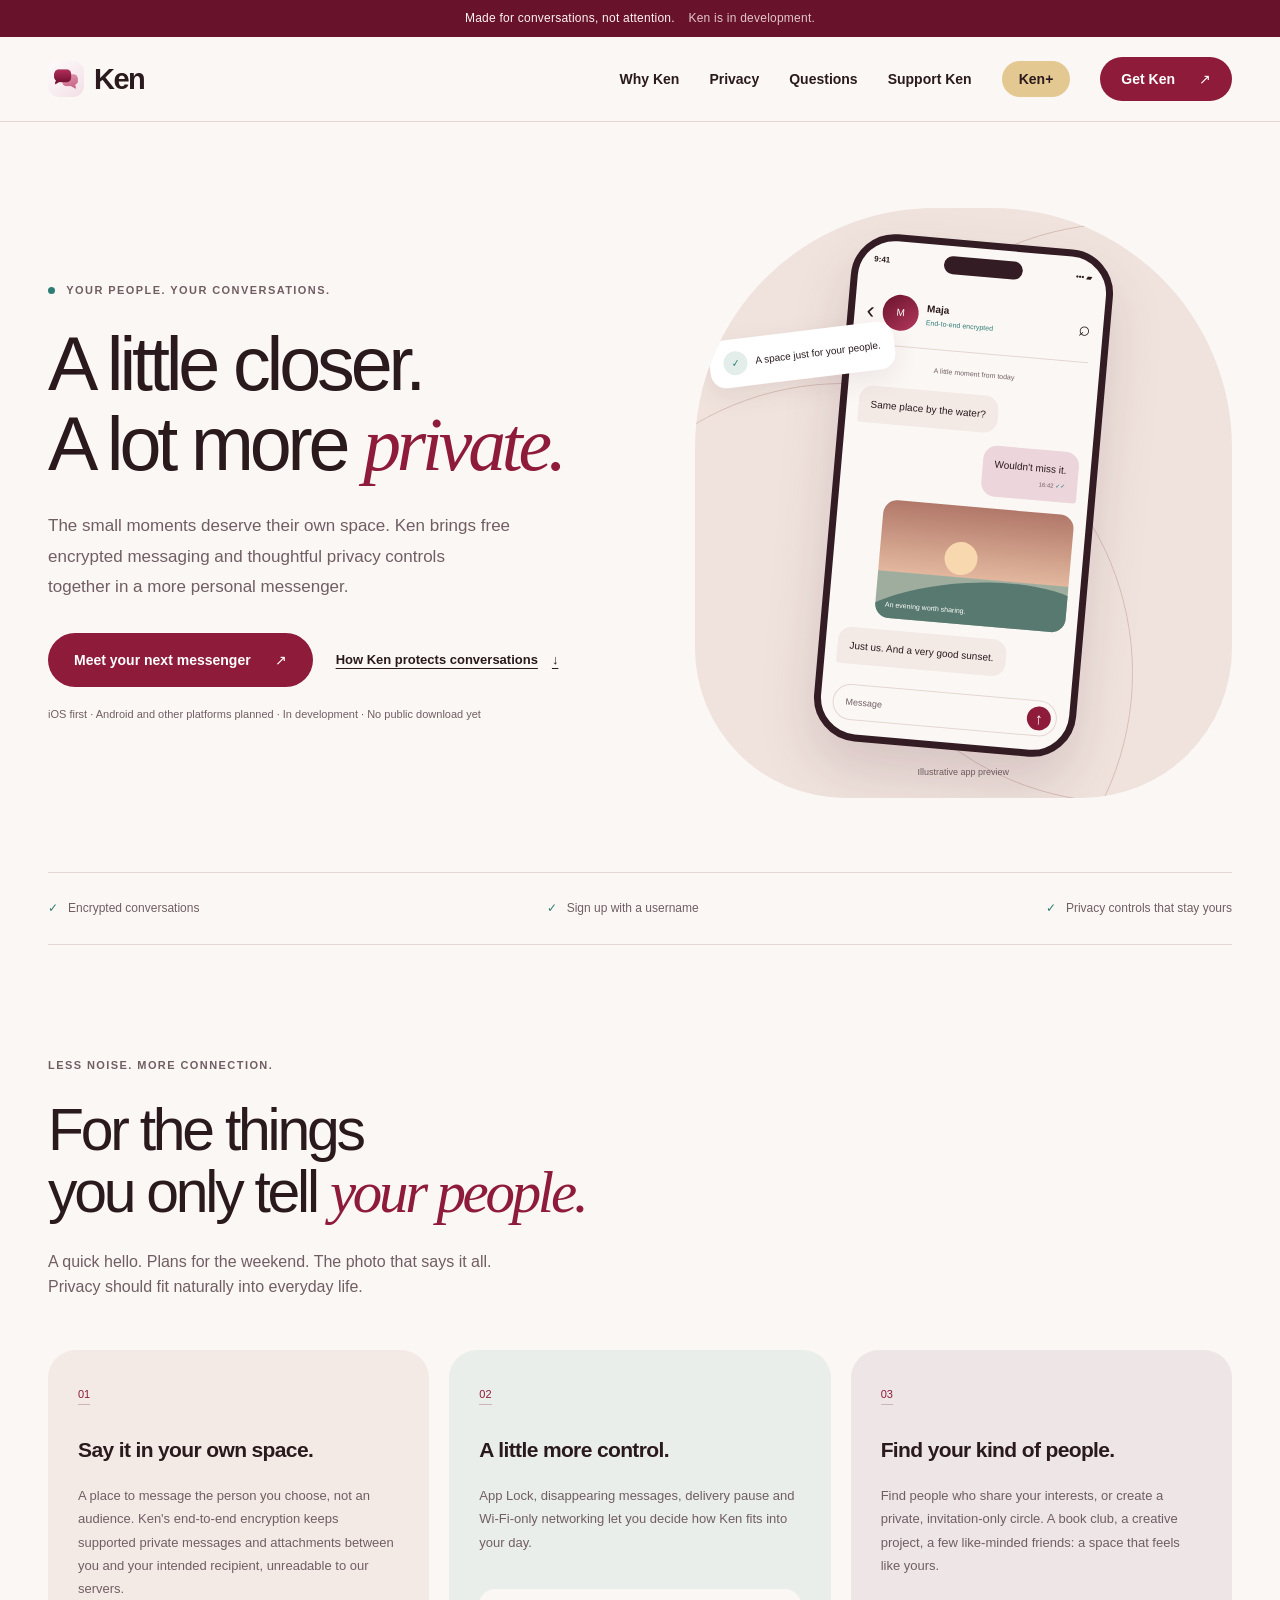
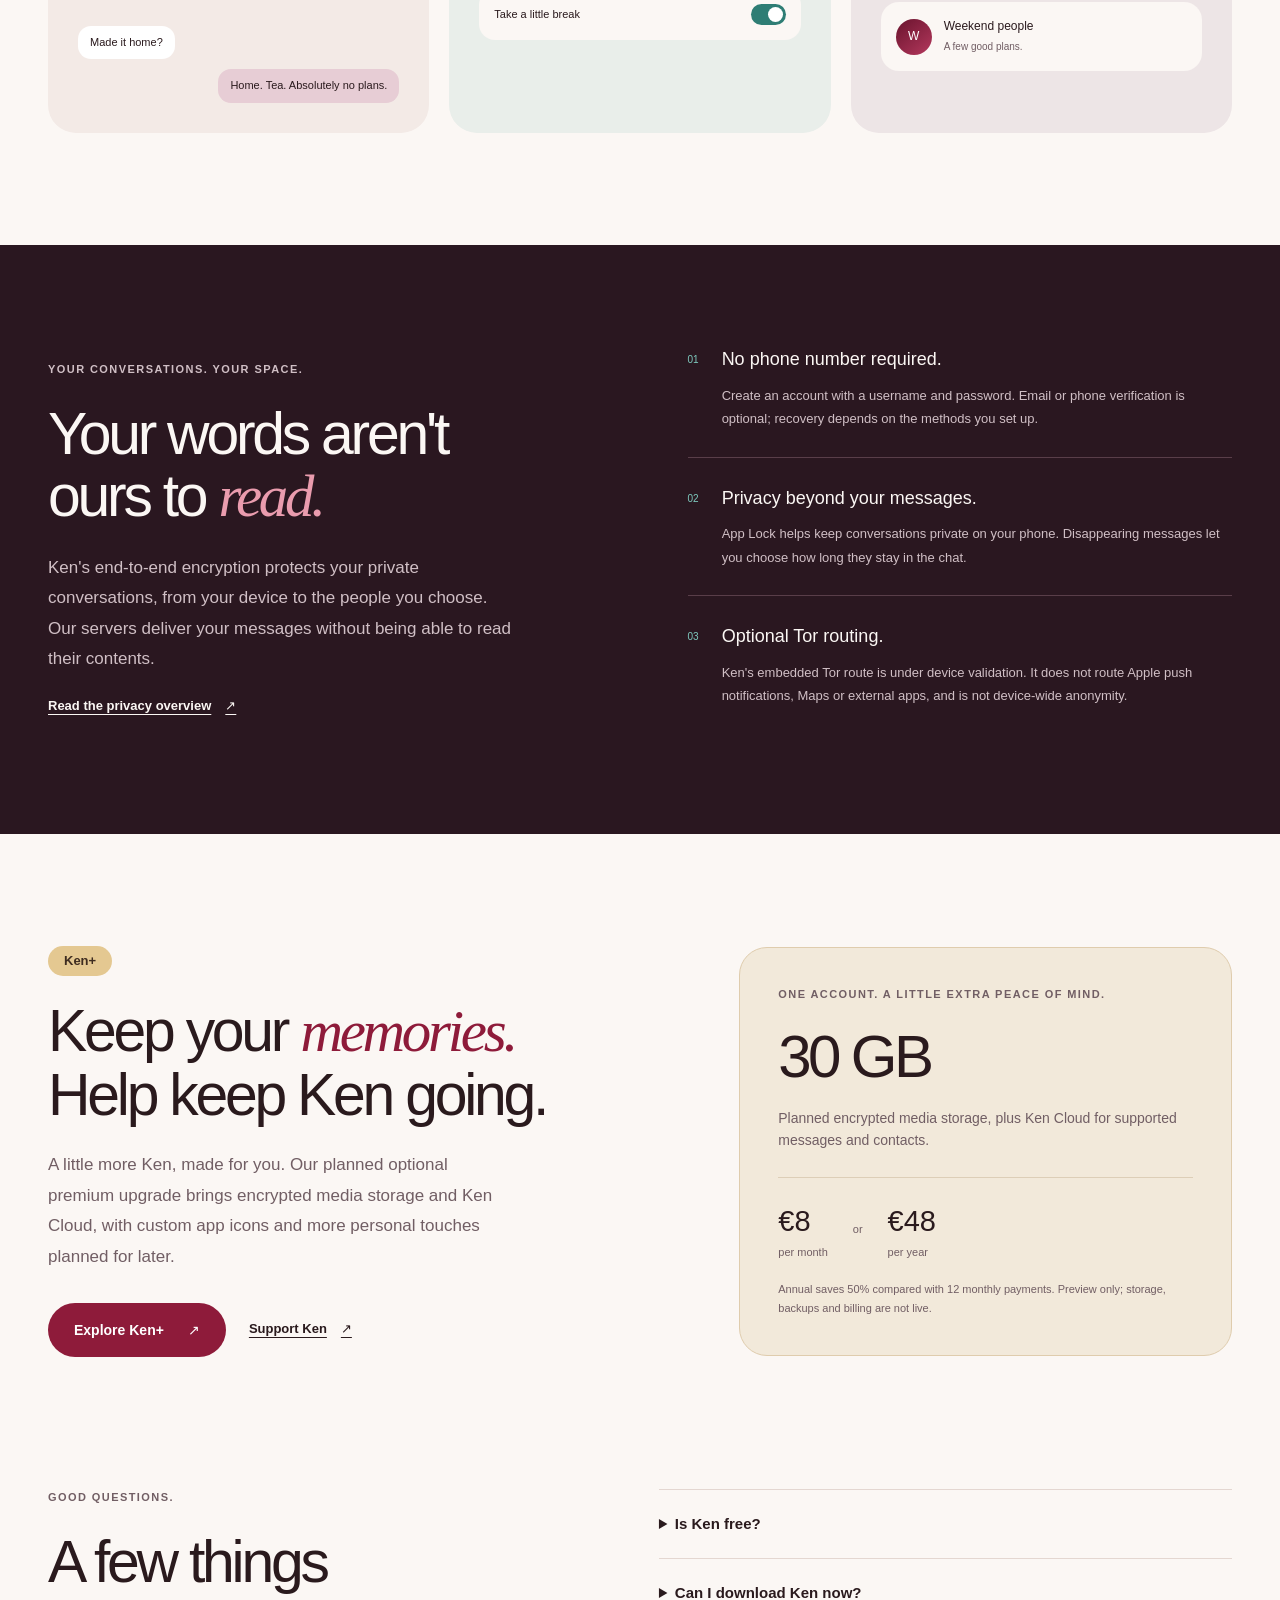
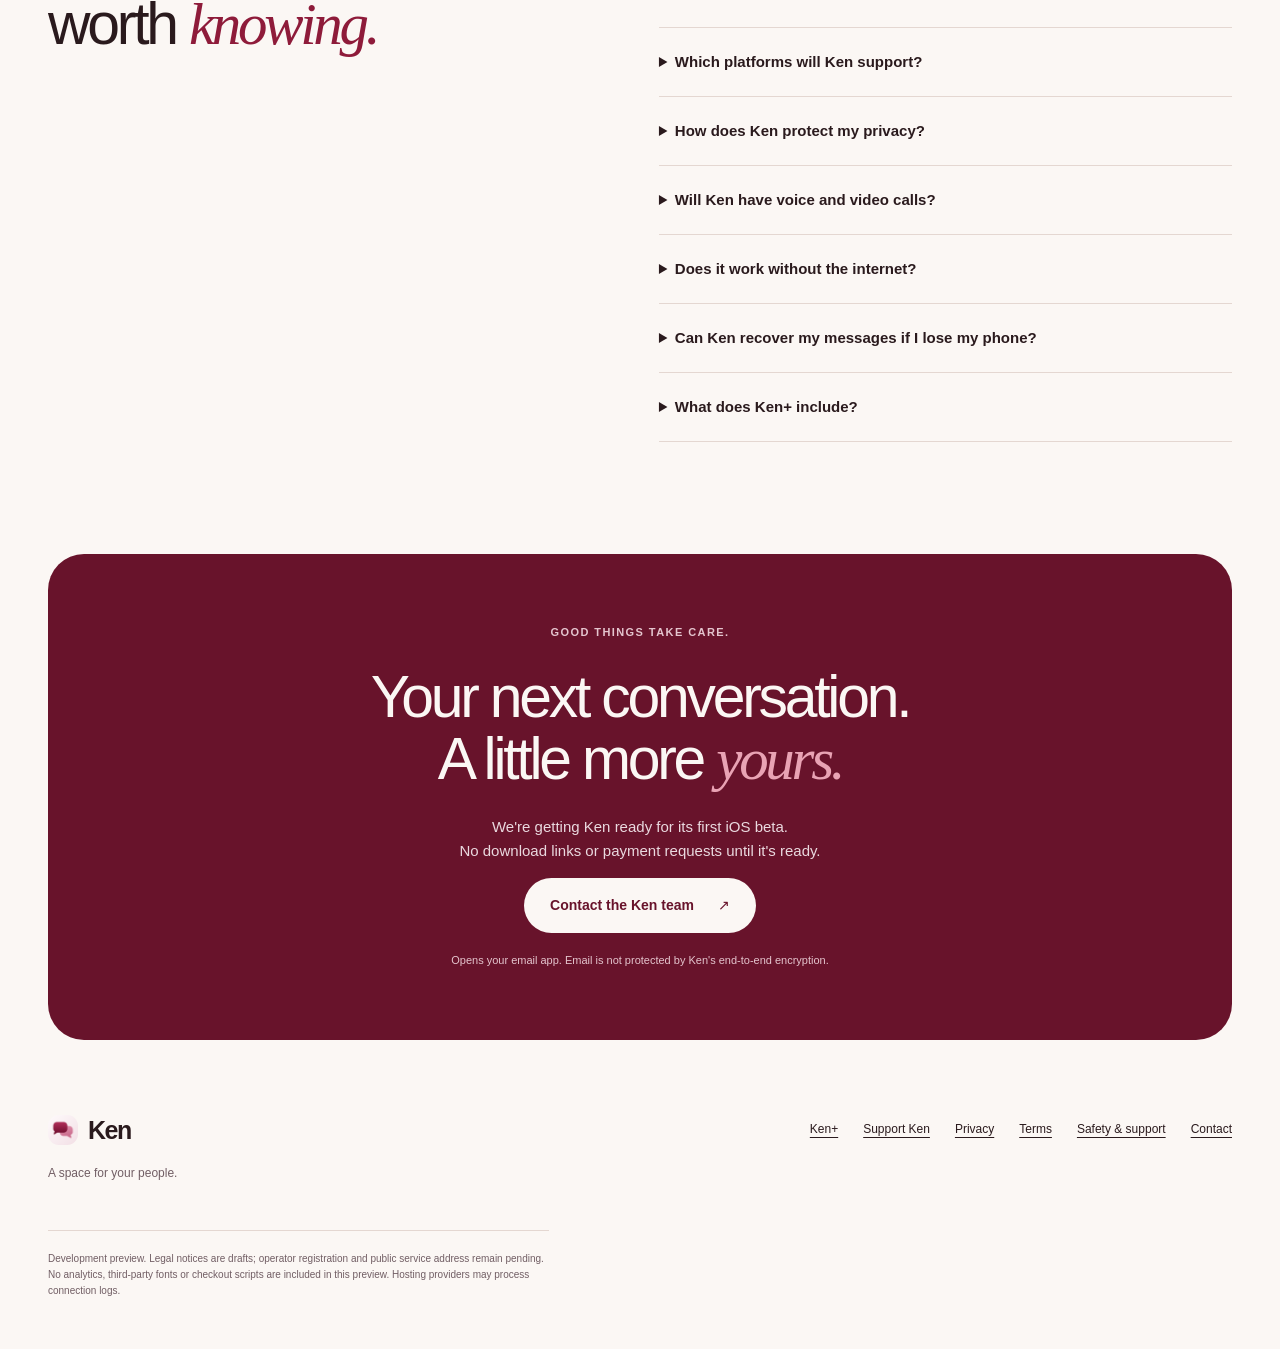
==== index.html @ 47c0e306 "Add one-time donation preview Co-authored-by: Copilot <223556219+Copilot@users.noreply.github.com>" ====
<!doctype html>
<html lang="en">
<head>
  <meta charset="utf-8">
  <meta name="viewport" content="width=device-width, initial-scale=1">
  <meta name="description" content="Meet Ken: free encrypted messaging and thoughtful privacy controls, with Ken+ as an optional premium upgrade. iOS first, with Android and other platforms planned. In development.">
  <meta name="theme-color" content="#8E1B3A">
  <title>Ken — A little closer. A lot more private.</title>
  <link rel="icon" href="ken-logo.png" type="image/png">
  <link rel="stylesheet" href="styles.css?v=20261105-dark">
  <script src="site.js?v=20261105-rates" defer></script>
</head>
<body>
  <a class="skip" href="#main">Skip to content</a>
  <div class="announcement">Made for conversations, not attention. <span>Ken is in development.</span></div>
  <header class="header">
    <nav class="wrap navigation" aria-label="Main navigation">
      <a class="brand" href="./" aria-label="Ken home"><img src="ken-logo.png" width="36" height="36" alt="">Ken</a>
      <button class="menu-button" aria-expanded="false" aria-controls="nav-links">Menu</button>
      <div class="nav-links" id="nav-links">
        <a href="#why-ken">Why Ken</a><a href="#privacy">Privacy</a><a href="#questions">Questions</a><a href="donate.html">Support Ken</a>
        <a class="plus-link" href="ken-plus.html" aria-label="Ken+">Ken<span aria-hidden="true">+</span></a>
        <a class="button small" href="#get-ken">Get Ken <span aria-hidden="true">↗</span></a>
      </div>
    </nav>
  </header>
  <main id="main">
    <section class="wrap hero">
      <div class="hero-copy">
        <p class="eyebrow"><span class="status-dot"></span> Your people. Your conversations.</p>
        <h1>A little closer.<br>A lot more <em>private.</em></h1>
        <p class="intro">The small moments deserve their own space. Ken brings free encrypted messaging and thoughtful privacy controls together in a more personal messenger.</p>
        <div class="actions"><a class="button" href="#get-ken">Meet your next messenger <span aria-hidden="true">↗</span></a><a class="text-link" href="#privacy">How Ken protects conversations <span aria-hidden="true">↓</span></a></div>
        <p class="caption">iOS first · Android and other platforms planned · In development · No public download yet</p>
      </div>
      <div class="hero-art" aria-label="Illustration of the Ken app, not a live conversation">
        <span class="art-orbit orbit-one"></span><span class="art-orbit orbit-two"></span>
        <div class="floating-note"><span class="lock-icon" aria-hidden="true">✓</span> A space just for your people.</div>
        <div class="phone">
          <div class="phone-island"></div>
          <div class="phone-status"><span>9:41</span><span aria-hidden="true">••• ▰</span></div>
          <div class="chat-header"><span aria-hidden="true">‹</span><div class="avatar">M</div><div><strong>Maja</strong><small>End-to-end encrypted</small></div><span class="chat-more" aria-hidden="true">⌕</span></div>
          <p class="chat-date">A little moment from today</p>
          <div class="bubble incoming">Same place by the water?</div>
          <div class="bubble outgoing">Wouldn't miss it. <small>16:42 <span>✓✓</span></small></div>
          <div class="chat-photo"><div class="sun"></div><div class="water"></div><span>An evening worth sharing.</span></div>
          <div class="bubble incoming">Just us. And a very good sunset.</div>
          <div class="phone-compose"><span>Message</span><span class="send-icon" aria-hidden="true">↑</span></div>
        </div>
        <p class="illustration-label">Illustrative app preview</p>
      </div>
    </section>
    <div class="principles wrap" aria-label="Ken at a glance"><span>Encrypted conversations</span><span>Sign up with a username</span><span>Privacy controls that stay yours</span></div>
    <section class="wrap section" id="why-ken">
      <div class="section-heading"><p class="eyebrow">Less noise. More connection.</p><h2>For the things<br>you only tell <em>your people.</em></h2><p>A quick hello. Plans for the weekend. The photo that says it all. Privacy should fit naturally into everyday life.</p></div>
      <div class="feature-grid">
        <article class="feature feature-chat"><span class="feature-icon" aria-hidden="true">01</span><h3>Say it in your own space.</h3><p>A place to message the person you choose, not an audience. Ken's end-to-end encryption keeps supported private messages and attachments between you and your intended recipient, unreadable to our servers.</p><div class="mini-bubbles" aria-hidden="true"><span>Made it home?</span><span>Home. Tea. Absolutely no plans.</span></div></article>
        <article class="feature feature-controls"><span class="feature-icon" aria-hidden="true">02</span><h3>A little more control.</h3><p>App Lock, disappearing messages, delivery pause and Wi-Fi-only networking let you decide how Ken fits into your day.</p><div class="control-demo" aria-hidden="true"><span>Take a little break</span><i class="toggle"></i></div></article>
        <article class="feature feature-community"><span class="feature-icon" aria-hidden="true">03</span><h3>Find your kind of people.</h3><p>Find people who share your interests, or create a private, invitation-only circle. A book club, a creative project, a few like-minded friends: a space that feels like yours.</p><div class="community-demo" aria-hidden="true"><span class="avatar">W</span><span>Weekend people<br><small>A few good plans.</small></span></div></article>
      </div>
    </section>
    <section class="privacy-section" id="privacy"><div class="wrap privacy-grid">
      <div><p class="eyebrow">Your conversations. Your space.</p><h2>Your words aren't<br>ours to <em>read.</em></h2><p class="intro">Ken's end-to-end encryption protects your private conversations, from your device to the people you choose. Our servers deliver your messages without being able to read their contents.</p><a class="text-link" href="legal.html#privacy">Read the privacy overview <span aria-hidden="true">↗</span></a></div>
      <div class="privacy-points">
        <article><span aria-hidden="true">01</span><div><h3>No phone number required.</h3><p>Create an account with a username and password. Email or phone verification is optional; recovery depends on the methods you set up.</p></div></article>
        <article><span aria-hidden="true">02</span><div><h3>Privacy beyond your messages.</h3><p>App Lock helps keep conversations private on your phone. Disappearing messages let you choose how long they stay in the chat.</p></div></article>
        <article><span aria-hidden="true">03</span><div><h3>Optional Tor routing.</h3><p>Ken's embedded Tor route is under device validation. It does not route Apple push notifications, Maps or external apps, and is not device-wide anonymity.</p></div></article>
      </div>
    </div></section>
    <section class="wrap section plus-section">
      <div><span class="plus-badge">Ken+</span><h2>Keep your <em>memories.</em><br>Help keep Ken going.</h2><p class="intro">A little more Ken, made for you. Our planned optional premium upgrade brings encrypted media storage and Ken Cloud, with custom app icons and more personal touches planned for later.</p><div class="actions"><a class="button" href="ken-plus.html">Explore Ken+ <span aria-hidden="true">↗</span></a><a class="text-link" href="donate.html">Support Ken <span aria-hidden="true">↗</span></a></div></div>
      <div class="plus-card"><p class="eyebrow">One account. A little extra peace of mind.</p><h3>30 GB</h3><p>Planned encrypted media storage, plus Ken Cloud for supported messages and contacts.</p><div class="price-pair"><p><strong>€8</strong><span>per month</span></p><span>or</span><p><strong>€48</strong><span>per year</span></p></div><p class="caption">Annual saves 50% compared with 12 monthly payments. Preview only; storage, backups and billing are not live.</p></div>
    </section>
    <section class="wrap section faq-section" id="questions">
      <div class="section-heading"><p class="eyebrow">Good questions.</p><h2>A few things<br>worth <em>knowing.</em></h2></div>
      <div class="faq-list">
        <details><summary>Is Ken free?</summary><p>Yes. Ken's messaging is free. Ken+ is an optional premium upgrade, not a requirement to chat. The app is still in development and is not yet available for public download.</p></details>
        <details><summary>Can I download Ken now?</summary><p>Not yet. Ken is being prepared for an iOS TestFlight beta. Physical-device testing, Apple distribution, legal/operator readiness and other release checks are still in progress. There is no public launch date.</p></details>
        <details><summary>Which platforms will Ken support?</summary><p>We're focusing on iOS for now. Android and other platforms are planned for later, with no release dates announced.</p></details>
        <details><summary>How does Ken protect my privacy?</summary><p>Your conversations are yours. End-to-end encryption keeps supported private messages and attachments unreadable to our servers. For a clear explanation of account information, message delivery and optional services, read our <a href="legal.html#privacy">privacy overview</a>.</p></details>
        <details><summary>Will Ken have voice and video calls?</summary><p>Sometimes a voice says more than a message. Voice and video calling are in development, so you can look forward to hearing a familiar voice or catching up face to face. Calling is experimental and disabled in release builds while production relay setup and two-device testing are completed.</p></details>
        <details><summary>Does it work without the internet?</summary><p>Encrypted nearby messaging over local Wi-Fi/Bluetooth is in development. It is not a released feature. The initial scope requires both apps open and paired nearby devices. Multi-hop relaying is not included, and iOS cannot guarantee forwarding while Ken is closed.</p></details>
        <details><summary>Can Ken recover my messages if I lose my phone?</summary><p>Account recovery does not recover lost device encryption keys or chat history. Ken Cloud is planned, not an available backup service. Keep your existing device and keys safe.</p></details>
        <details><summary>What does Ken+ include?</summary><p>Ken+ is our planned premium upgrade: 30 GB of encrypted media storage plus Ken Cloud for supported messages and contacts, at €8/month or €48/year, tied to one account and not transferable. Custom app icons and other special customization are planned for later; the final feature list will be confirmed before purchase. Billing and premium features are not live. Final tax, cancellation, refund and retention terms will be provided before purchasing becomes possible.</p></details>
      </div>
    </section>
    <section class="wrap get-section" id="get-ken"><p class="eyebrow">Good things take care.</p><h2>Your next conversation.<br>A little more <em>yours.</em></h2><p>We're getting Ken ready for its first iOS beta.<br>No download links or payment requests until it's ready.</p><a class="button light" href="mailto:Kenmessaging@proton.me?subject=Ken%20beta%20enquiry">Contact the Ken team <span aria-hidden="true">↗</span></a><p class="caption">Opens your email app. Email is not protected by Ken's end-to-end encryption.</p></section>
  </main>
  <footer class="wrap footer"><div><a class="brand" href="./"><img src="ken-logo.png" width="30" height="30" alt="">Ken</a><p>A space for your people.</p></div><nav aria-label="Footer"><a href="ken-plus.html">Ken+</a><a href="donate.html">Support Ken</a><a href="legal.html#privacy">Privacy</a><a href="legal.html#terms">Terms</a><a href="legal.html#safety">Safety & support</a><a href="mailto:Kenmessaging@proton.me">Contact</a></nav><p class="footer-note">Development preview. Legal notices are drafts; operator registration and public service address remain pending. No analytics, third-party fonts or checkout scripts are included in this preview. Hosting providers may process connection logs.</p></footer>
</body>
</html>
---- styles.css ----
:root{color-scheme:light;--bg:#FBF7F4;--surface:#F3EAE6;--ink:#2A1A1D;--muted:#715E64;--wine:#8E1B3A;--wine-dark:#68132B;--line:#E4D7D1;--teal:#2E7D74;--gold:#E4C891;--radius:28px;font-family:Inter,ui-sans-serif,-apple-system,BlinkMacSystemFont,"Segoe UI",sans-serif;font-synthesis:none}
@media(prefers-color-scheme:dark){
  :root{color-scheme:dark;--bg:#181316;--surface:#261D22;--ink:#F6EDF0;--muted:#C3ADB6;--wine:#EE9FB6;--wine-dark:#F0B0C2;--line:#503A44;--teal:#83CEC0}
  :root .header{background:rgba(24,19,22,.96)}
  :root .announcement,:root .get-section{background:#521329;color:#F6EDF0}
  :root .button,:root .send-icon{background:#9E294C;color:#fff}
  :root .button:hover{background:#B0395E}
  :root .button.light{background:#F6EDF0;color:#68132B}
  :root .button.light:hover{background:#EADBD4;color:#68132B!important}
  :root .plus-link,:root ::selection{color:#2A1A1D}
  :root .hero-art{background:#302129}
  :root .art-orbit{border-color:#61414E}
  :root .phone{border-color:#76515F;box-shadow:0 28px 55px #0006}
  :root .phone-island{background:#76515F}
  :root .outgoing,:root .mini-bubbles span:last-child{background:#4C2938}
  :root .floating-note,:root .mini-bubbles span{background:#30252B}
  :root .lock-icon{background:#243D36}
  :root .feature-icon{border-color:var(--line)}
  :root .feature-controls{background:#202D29}
  :root .feature-community{background:#30232B}
  :root .control-demo,:root .community-demo{background:var(--bg)}
  :root .privacy-section{color:var(--ink)}
  :root .plus-card{background:#30271F;border-color:#66503A}
  :root .price-pair{border-color:#66503A}
  :root .option input:checked+.option-content{background:#432333}
  :root #recipient-username::placeholder{color:#A49A9F}
}
.field-label{display:block;font-weight:600;margin-bottom:10px}
.estimate-card{padding:22px;border:1px solid var(--line);border-radius:20px;background:var(--surface)}
.estimate-amount{font-size:clamp(20px,4vw,27px);font-weight:600;overflow-wrap:anywhere}
.checkout-form section{min-width:0}
#recipient-username,#custom-amount{box-sizing:border-box;min-width:0;font-size:16px}
#recipient-username::placeholder{color:#808080;opacity:1}
#recipient-username,#custom-amount,#prepaid-months{display:block;width:100%;max-width:100%;min-height:48px;border:1px solid var(--line);border-radius:14px;padding:12px;background:var(--bg);color:var(--ink);font:inherit;margin-bottom:12px}
.order-card dd{overflow-wrap:anywhere;min-width:0}
.menu-button{color:var(--wine-dark);white-space:nowrap;flex-shrink:0;align-items:center;gap:10px;min-height:44px}
.menu-button::after{content:"";width:7px;height:7px;border-right:2px solid currentColor;border-bottom:2px solid currentColor;transform:rotate(45deg);margin-top:-4px}
.menu-button[aria-expanded=true]::after{transform:rotate(225deg);margin-top:4px}
@media(max-width:760px){
  .header .navigation{position:relative;flex-wrap:nowrap;gap:12px}
  .header .brand{flex-shrink:0}
  .js .header .menu-button{display:inline-flex;margin-left:auto}
  .header .nav-links{flex-direction:column;align-items:stretch}
  .js .header .nav-links{position:absolute;top:calc(100% + 8px);right:0;width:min(320px,100%);padding:14px;background:var(--bg);border:1px solid var(--line);border-radius:20px;box-shadow:0 16px 40px #2A1A1D20;gap:4px;max-height:calc(100dvh - 150px);overflow-y:auto}
  .header .nav-links>a{padding:12px 16px;min-height:44px;border-radius:12px}
  .header .nav-links .button{margin:8px 0 0}
  html:not(.js) .header .navigation{flex-wrap:wrap}
}
*{box-sizing:border-box}html{scroll-behavior:smooth;scroll-padding-top:100px}body{margin:0;background:var(--bg);color:var(--ink);font-size:16px;line-height:1.6;-webkit-font-smoothing:antialiased}a{color:inherit;text-underline-offset:4px}button,input{font:inherit}button,a,input,summary{touch-action:manipulation}button{cursor:pointer}img{max-width:100%}::selection{background:var(--gold);color:var(--ink)}:focus-visible{outline:3px solid var(--teal);outline-offset:5px}[hidden]{display:none!important}.wrap{width:min(1200px,calc(100% - 96px));margin-inline:auto}.skip{position:fixed;top:-100px;left:16px;background:var(--bg);padding:12px;z-index:100}.skip:focus{top:12px}.announcement{background:var(--wine-dark);color:#FFF3EF;text-align:center;padding:9px 20px;font-size:12px;letter-spacing:.02em}.announcement span{opacity:.8;margin-left:10px}.header{position:sticky;top:0;z-index:20;background:rgba(251,247,244,.96);border-bottom:1px solid var(--line);backdrop-filter:blur(16px)}.navigation{display:flex;align-items:center;justify-content:space-between;min-height:84px;gap:24px}.brand{display:inline-flex;align-items:center;gap:10px;font-size:29px;font-weight:700;letter-spacing:-1.5px;text-decoration:none}.brand img{border-radius:11px}.nav-links{display:flex;align-items:center;gap:30px;font-size:14px;font-weight:550}.nav-links>a:not(.button){text-decoration:none}.nav-links>a:hover{color:var(--wine)}.plus-link{background:var(--gold);color:var(--ink);padding:7px 17px;border-radius:30px;font-weight:750}.button{display:inline-flex;align-items:center;justify-content:center;gap:24px;background:var(--wine);color:#fff;border:1px solid transparent;border-radius:100px;padding:15px 25px;font-size:14px;font-weight:600;text-decoration:none;transition:background .15s,transform .15s;min-height:48px}.button:hover{background:var(--wine-dark);transform:translateY(-2px);color:#fff!important}.button.small{padding:10px 20px;min-height:44px}.button.light{background:var(--bg);color:var(--wine-dark)}.button.light:hover{background:#EADBD4;color:var(--wine-dark)!important}.button:disabled{opacity:.6;cursor:not-allowed;transform:none}.menu-button{display:none;background:none;border:1px solid var(--line);border-radius:30px;padding:9px 16px}.hero{display:grid;grid-template-columns:1.12fr 1fr;align-items:center;gap:45px;padding-block:86px 74px}.eyebrow{font-size:11px;text-transform:uppercase;letter-spacing:.13em;font-weight:650;margin:0 0 24px;color:var(--muted)}.status-dot{display:inline-block;width:7px;height:7px;background:var(--teal);border-radius:50%;margin-right:7px}h1,h2,h3,p{margin-top:0}h1,h2{font-weight:500;letter-spacing:-.055em;line-height:1.06}h1{font-size:clamp(48px,5.9vw,80px);margin-bottom:26px}h1 em,h2 em{font-family:Georgia,"Times New Roman",serif;font-weight:400;color:var(--wine)}.intro{color:var(--muted);font-size:17px;line-height:1.8;max-width:49ch}.actions{display:flex;align-items:center;gap:23px;flex-wrap:wrap;margin-top:30px}.text-link{font-size:13px;font-weight:600;display:inline-flex;align-items:center;gap:14px}.caption{font-size:11px;line-height:1.7;color:var(--muted);margin:18px 0 0}.hero-art{position:relative;display:grid;place-items:center;min-height:590px;background:#F0E3DD;border-radius:240px 240px 150px 150px;overflow:hidden}.art-orbit{position:absolute;border:1px solid #D7BFB6;border-radius:50%;width:580px;height:580px}.orbit-one{transform:translate(160px,10px)}.orbit-two{transform:translate(-120px,170px)}.phone{background:var(--bg);border:7px solid #331C24;border-radius:44px;width:263px;min-height:509px;position:relative;padding:14px 12px 12px;box-shadow:0 28px 55px #4A1A3026;transform:rotate(5deg);z-index:2;margin:30px 0 45px}.phone-island{background:#331C24;border-radius:20px;position:absolute;top:10px;left:85px;width:79px;height:18px}.phone-status{display:flex;justify-content:space-between;font-size:8px;font-weight:750;margin:0 3px 25px}.chat-header{display:flex;align-items:center;gap:8px;font-size:10px;padding-bottom:14px;border-bottom:1px solid var(--line)}.chat-header>span:first-child{font-size:24px}.avatar{display:grid;place-items:center;background:linear-gradient(140deg,#69132D,#B4385D);color:#fff;border-radius:50%;width:36px;height:36px;flex-shrink:0}.chat-header small{display:block;color:var(--teal);font-size:7px}.chat-more{margin-left:auto;font-size:20px}.chat-date{font-size:7px;color:var(--muted);text-align:center;margin:15px 0}.bubble{font-size:10px;line-height:1.5;padding:11px 12px;border-radius:14px;width:fit-content;max-width:91%;margin-bottom:12px}.incoming{background:var(--surface);border-bottom-left-radius:3px}.outgoing{background:#ECD6DC;margin-left:auto;border-bottom-right-radius:3px}.bubble small{display:block;text-align:right;font-size:6px;margin-top:5px;color:var(--muted)}.bubble small span{color:var(--teal)}.chat-photo{width:85%;height:118px;margin:0 0 12px auto;border-radius:14px;position:relative;overflow:hidden;background:linear-gradient(#B17869,#E2B79E 60%,#9FAD9F 61%)}.sun{width:33px;height:33px;border-radius:50%;background:#F8D8AF;position:absolute;top:36px;left:65px}.water{position:absolute;width:250px;height:90px;bottom:-48px;left:-30px;border-radius:50%;background:#58796F;transform:rotate(-8deg)}.chat-photo span{position:absolute;bottom:8px;left:10px;color:#fff;font-size:7px}.phone-compose{margin-top:20px;border:1px solid var(--line);border-radius:24px;display:flex;align-items:center;justify-content:space-between;padding:5px 5px 5px 12px;color:var(--muted);font-size:9px}.send-icon{background:var(--wine);color:white;width:24px;height:24px;border-radius:50%;display:grid;place-items:center;font-size:16px}.floating-note{position:absolute;top:123px;left:14px;z-index:3;box-shadow:0 8px 26px #4A1A3015;background:#fff;border-radius:16px;padding:12px 14px;transform:rotate(-7deg);font-size:10px;display:flex;align-items:center;gap:8px}.lock-icon{color:var(--teal);background:#E3EEEA;border-radius:50%;padding:4px 8px}.illustration-label{font-size:9px;color:var(--muted);position:absolute;bottom:10px}.principles{display:flex;justify-content:space-between;gap:20px;padding:26px 0;border-top:1px solid var(--line);border-bottom:1px solid var(--line);font-size:12px;color:var(--muted)}.principles span::before{content:"✓";color:var(--teal);margin-right:10px}.section{padding-block:112px}.section-heading{max-width:690px;margin-bottom:50px}h2{font-size:clamp(36px,4.6vw,59px);margin-bottom:24px}.section-heading>p:last-child{max-width:52ch;color:var(--muted)}.feature-grid{display:grid;grid-template-columns:repeat(3,1fr);gap:20px}.feature{border-radius:var(--radius);background:var(--surface);padding:30px;overflow:hidden;min-height:350px}.feature-icon{color:var(--wine);font-size:11px;border-bottom:1px solid #CEB5BB;display:inline-block;margin-bottom:32px}.feature h3{font-size:21px;font-weight:550;letter-spacing:-.03em;line-height:1.25}.feature p{font-size:13px;color:var(--muted);line-height:1.8}.feature-controls{background:#E9EEEA}.feature-community{background:#EDE5E6}.mini-bubbles{margin-top:25px;display:grid;gap:10px;font-size:11px}.mini-bubbles span{padding:8px 12px;background:#fff;border-radius:13px;width:fit-content}.mini-bubbles span:last-child{background:#E7CDD5;margin-left:auto}.control-demo{padding:15px;background:#FBF7F4;border-radius:16px;display:flex;align-items:center;justify-content:space-between;font-size:11px;margin-top:35px;gap:12px}.toggle{display:inline-block;width:35px;height:21px;background:var(--teal);border-radius:20px;position:relative}.toggle::after{content:"";position:absolute;width:15px;height:15px;border-radius:50%;background:#fff;right:3px;top:3px}.community-demo{display:flex;gap:12px;align-items:center;font-size:12px;background:#FBF7F4;padding:15px;border-radius:18px;margin-top:25px}.community-demo small{font-size:10px;color:var(--muted)}.privacy-section{background:#2A1720;color:var(--bg);padding-block:100px}.privacy-grid{display:grid;grid-template-columns:1fr 1fr;gap:95px;align-items:center}.privacy-section .eyebrow,.privacy-section .intro{color:#D0BFC5}.privacy-section h2 em{color:#EA9CAE}.privacy-points article{display:flex;gap:23px;padding:26px 0;border-bottom:1px solid #593E49}.privacy-points article:first-child{padding-top:0}.privacy-points article:last-child{border:0}.privacy-points article>span{font-size:10px;color:#7ECABE;line-height:30px}.privacy-points h3{font-size:18px;font-weight:500;margin-bottom:10px}.privacy-points p{font-size:13px;color:#D0BFC5;margin:0;line-height:1.8}.plus-section{display:grid;grid-template-columns:1.2fr 1fr;gap:100px;align-items:center}.plus-badge{display:inline-block;background:var(--gold);border-radius:30px;color:#3E2C20;font-size:13px;font-weight:700;padding:5px 16px;margin-bottom:24px}.plus-card{background:#F2E9DA;border:1px solid #DFCCAD;border-radius:var(--radius);padding:38px}.plus-card h3{font-size:60px;font-weight:500;letter-spacing:-.06em;line-height:1;margin-bottom:20px}.plus-card>p:not(.eyebrow):not(.caption){font-size:14px;color:var(--muted)}.price-pair{display:flex;align-items:center;gap:25px;padding-top:20px;border-top:1px solid #DDCEB7;margin-top:25px}.price-pair p{margin:0}.price-pair strong{font-size:29px;font-weight:500}.price-pair span{display:block;font-size:11px;color:var(--muted)}.faq-section{padding-top:20px;display:grid;grid-template-columns:1fr 1.1fr;gap:90px}.faq-list{border-top:1px solid var(--line)}details{border-bottom:1px solid var(--line);padding:22px 0}summary{cursor:pointer;font-size:15px;font-weight:550;padding-right:25px}details p{font-size:13px;color:var(--muted);margin:16px 0 0;line-height:1.8}.get-section{background:var(--wine-dark);color:var(--bg);border-radius:36px;padding:70px 30px;text-align:center;margin-bottom:70px}.get-section h2 em{color:#E9A3B4}.get-section .eyebrow,.get-section .caption{color:#E4C5CE}.get-section>p:not(.eyebrow):not(.caption){font-size:15px;color:#EAD9DF}.footer{display:grid;grid-template-columns:1fr 1.5fr;gap:35px;padding-bottom:40px}.footer .brand{font-size:25px}.footer>div>p{font-size:12px;color:var(--muted);margin-top:12px}.footer nav{display:flex;gap:25px;align-items:flex-start;justify-content:flex-end;flex-wrap:wrap;font-size:12px;padding-top:10px}.footer-note{grid-column:1/-1;font-size:10px;color:var(--muted);max-width:90ch;border-top:1px solid var(--line);padding-top:20px}.payment-hero{max-width:780px;padding-block:65px 35px}.payment-hero h1{font-size:64px}.checkout-grid{display:grid;grid-template-columns:1.3fr 1fr;gap:65px;align-items:start;padding-bottom:80px}.checkout-form{display:grid;gap:30px}.checkout-form fieldset{margin:0;padding:0;border:0;min-width:0}.checkout-form legend{font-size:20px;font-weight:550;margin-bottom:12px}.hint{font-size:13px;color:var(--muted)}.plans{display:grid;grid-template-columns:1fr 1fr;gap:12px}.option{display:block;position:relative}.option input{position:absolute;left:18px;top:21px;accent-color:var(--wine);width:16px;height:16px}.option-content{display:block;border:1px solid var(--line);border-radius:18px;padding:18px 18px 18px 45px;height:100%}.option input:checked+.option-content{border-color:var(--wine);background:#F2E4E8;box-shadow:inset 0 0 0 1px var(--wine)}.option input:focus-visible+.option-content{outline:3px solid var(--teal);outline-offset:3px}.option-content strong{display:block;font-weight:550}.option-price{display:block;font-size:29px;margin-top:8px}.option-content small{display:block;font-size:11px;color:var(--muted)}.payment-methods{display:grid;gap:10px}.order-card{background:var(--surface);border:1px solid var(--line);border-radius:24px;padding:28px;position:sticky;top:110px}.order-card h2{font-size:29px;letter-spacing:-.03em}.order-card dl{margin:0}.order-card dl>div{display:flex;justify-content:space-between;gap:20px;padding:13px 0;border-bottom:1px solid var(--line);font-size:13px}.order-card dt{color:var(--muted)}.order-card dd{margin:0;text-align:right}.order-card .total{font-size:20px}.order-card .button{width:100%;margin-top:20px}.notice{padding:18px;border:1px solid var(--line);background:var(--surface);border-radius:16px;font-size:13px}.notice strong{color:var(--wine)}.legal{max-width:780px;padding-block:60px}.legal h1{font-size:56px}.legal h2{font-size:32px;letter-spacing:-.03em}.legal h3{font-size:18px}.legal section{padding-block:30px;border-bottom:1px solid var(--line)}.legal p,.legal li{font-size:14px;color:var(--muted);line-height:1.9}.legal .notice{color:var(--ink)}.legal-nav{display:flex;gap:20px;flex-wrap:wrap;font-size:13px;margin:25px 0}.save-note{color:var(--teal);font-size:13px}.account-example{border:1px dashed var(--line);border-radius:14px;padding:16px;font-size:13px;color:var(--muted)}
@media(min-width:1500px){.hero{padding-block:105px}}@media(max-width:1050px){.wrap{width:calc(100% - 56px)}.hero{gap:20px}.hero-art{min-height:550px}.floating-note{left:5px;font-size:9px}.nav-links{gap:20px}.privacy-grid,.plus-section{gap:50px}.feature{padding:24px}.faq-section{gap:45px}}@media(max-width:760px){.wrap{width:calc(100% - 40px)}.announcement{font-size:10px}.announcement span{display:block;margin:0}.navigation{min-height:70px;flex-wrap:wrap;padding-block:12px;gap:12px}.brand{font-size:26px}.nav-links{gap:14px;font-size:12px;width:100%;padding-bottom:8px;flex-wrap:wrap}.nav-links .button{margin-left:auto;padding:8px 13px}.menu-button{display:block}.js .nav-links{display:none}.js .nav-links.is-open{display:flex}.hero{grid-template-columns:1fr;padding-block:42px;gap:36px}.hero-copy{max-width:560px}.eyebrow{font-size:9px;margin-bottom:20px}h1{font-size:clamp(44px,9vw,65px)}.intro{font-size:15px}.actions{gap:18px}.hero-art{min-height:535px;max-width:440px;width:100%;justify-self:center;border-radius:200px 200px 100px 100px}.floating-note{left:15px;top:122px}.phone{margin-bottom:32px}.principles{gap:12px;flex-wrap:wrap;justify-content:flex-start;font-size:10px}.section{padding-block:65px}.section-heading{margin-bottom:30px}.feature-grid,.privacy-grid,.plus-section,.faq-section,.checkout-grid{grid-template-columns:1fr;gap:24px}.feature{min-height:0;padding:28px}.feature-icon{margin-bottom:25px}.privacy-section{padding-block:60px}.privacy-grid{gap:35px}.plus-section{gap:35px}.plus-card{padding:28px}.faq-section{padding-top:0}.faq-section .section-heading{margin-bottom:0}.get-section{padding:50px 20px;margin-bottom:45px;border-radius:25px}.footer{grid-template-columns:1fr;gap:20px}.footer nav{justify-content:flex-start;gap:18px}.footer-note{margin-top:0}.payment-hero{padding-block:45px 20px}.payment-hero h1{font-size:52px}.checkout-grid{padding-bottom:55px;gap:30px}.order-card{position:static}.legal h1{font-size:42px}.legal{padding-top:40px}}@media(prefers-reduced-motion:reduce){html{scroll-behavior:auto}*,*::before,*::after{transition:none!important;animation:none!important}}
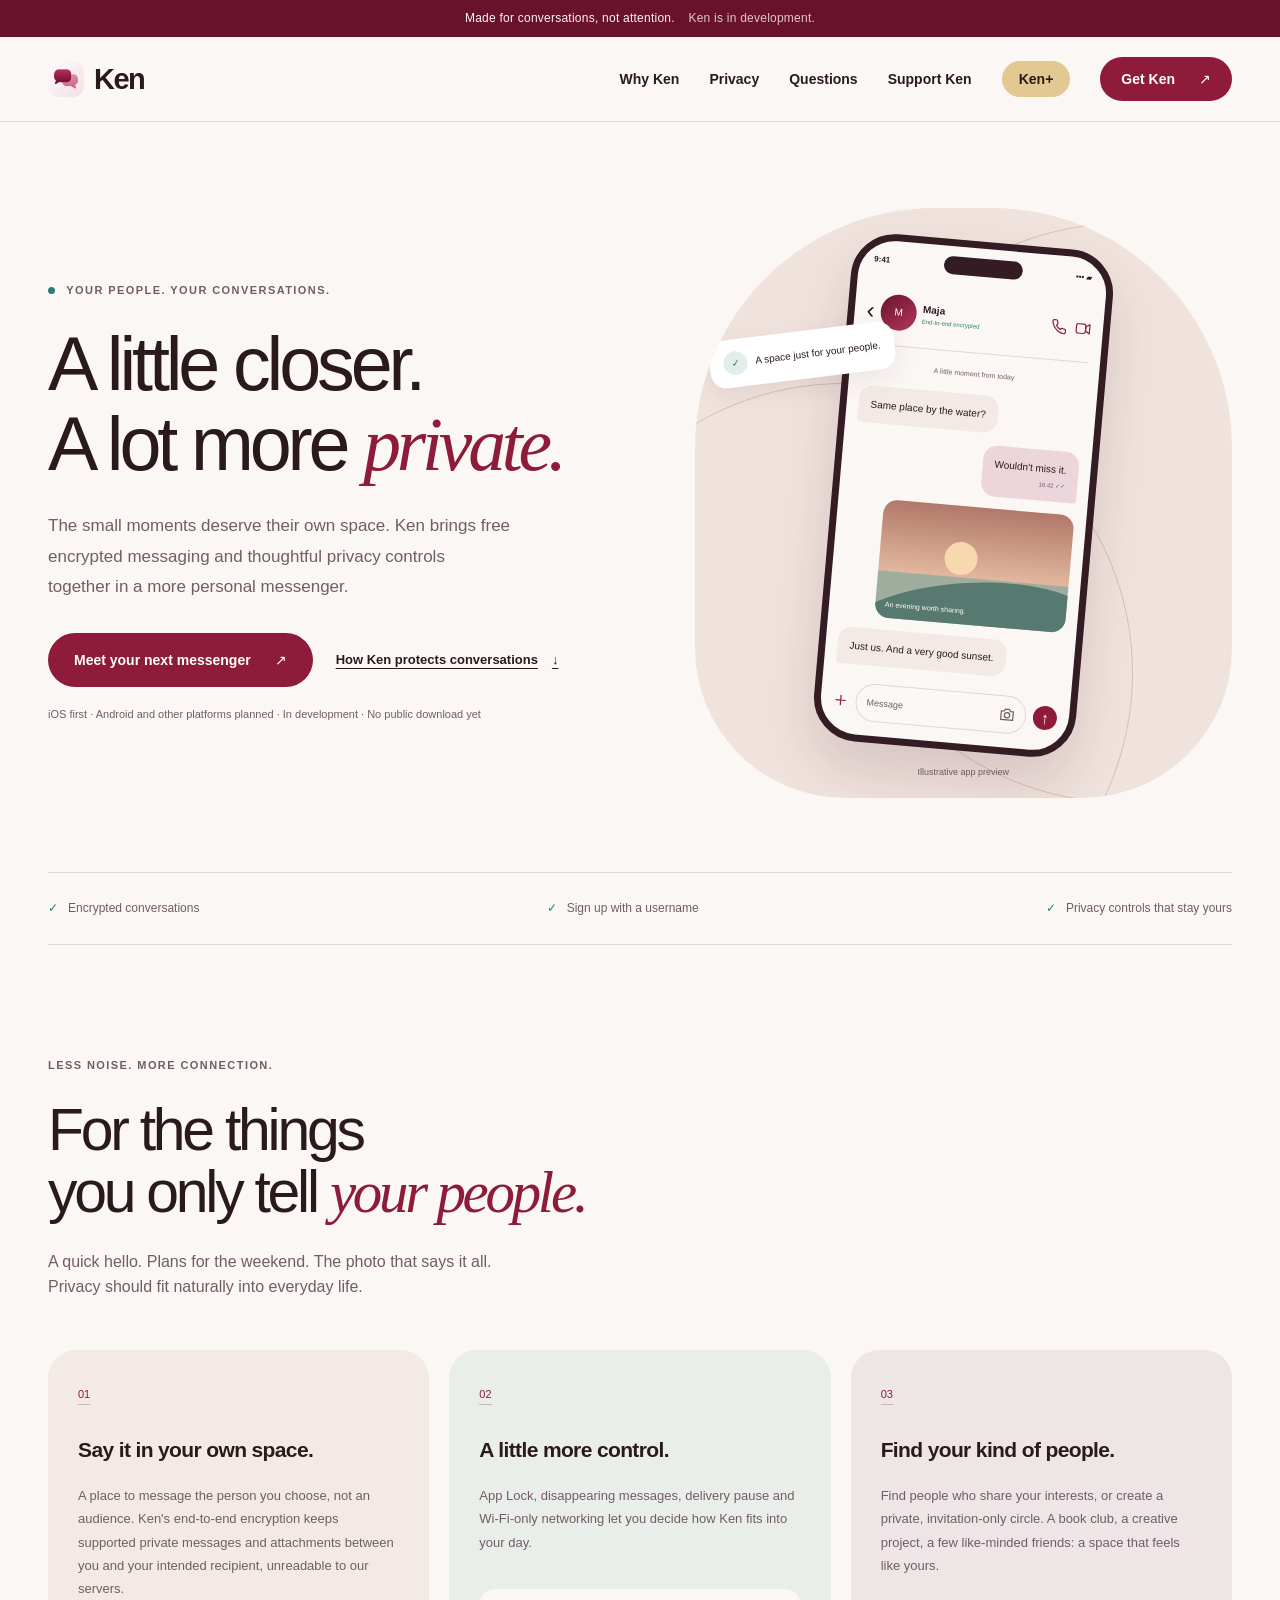
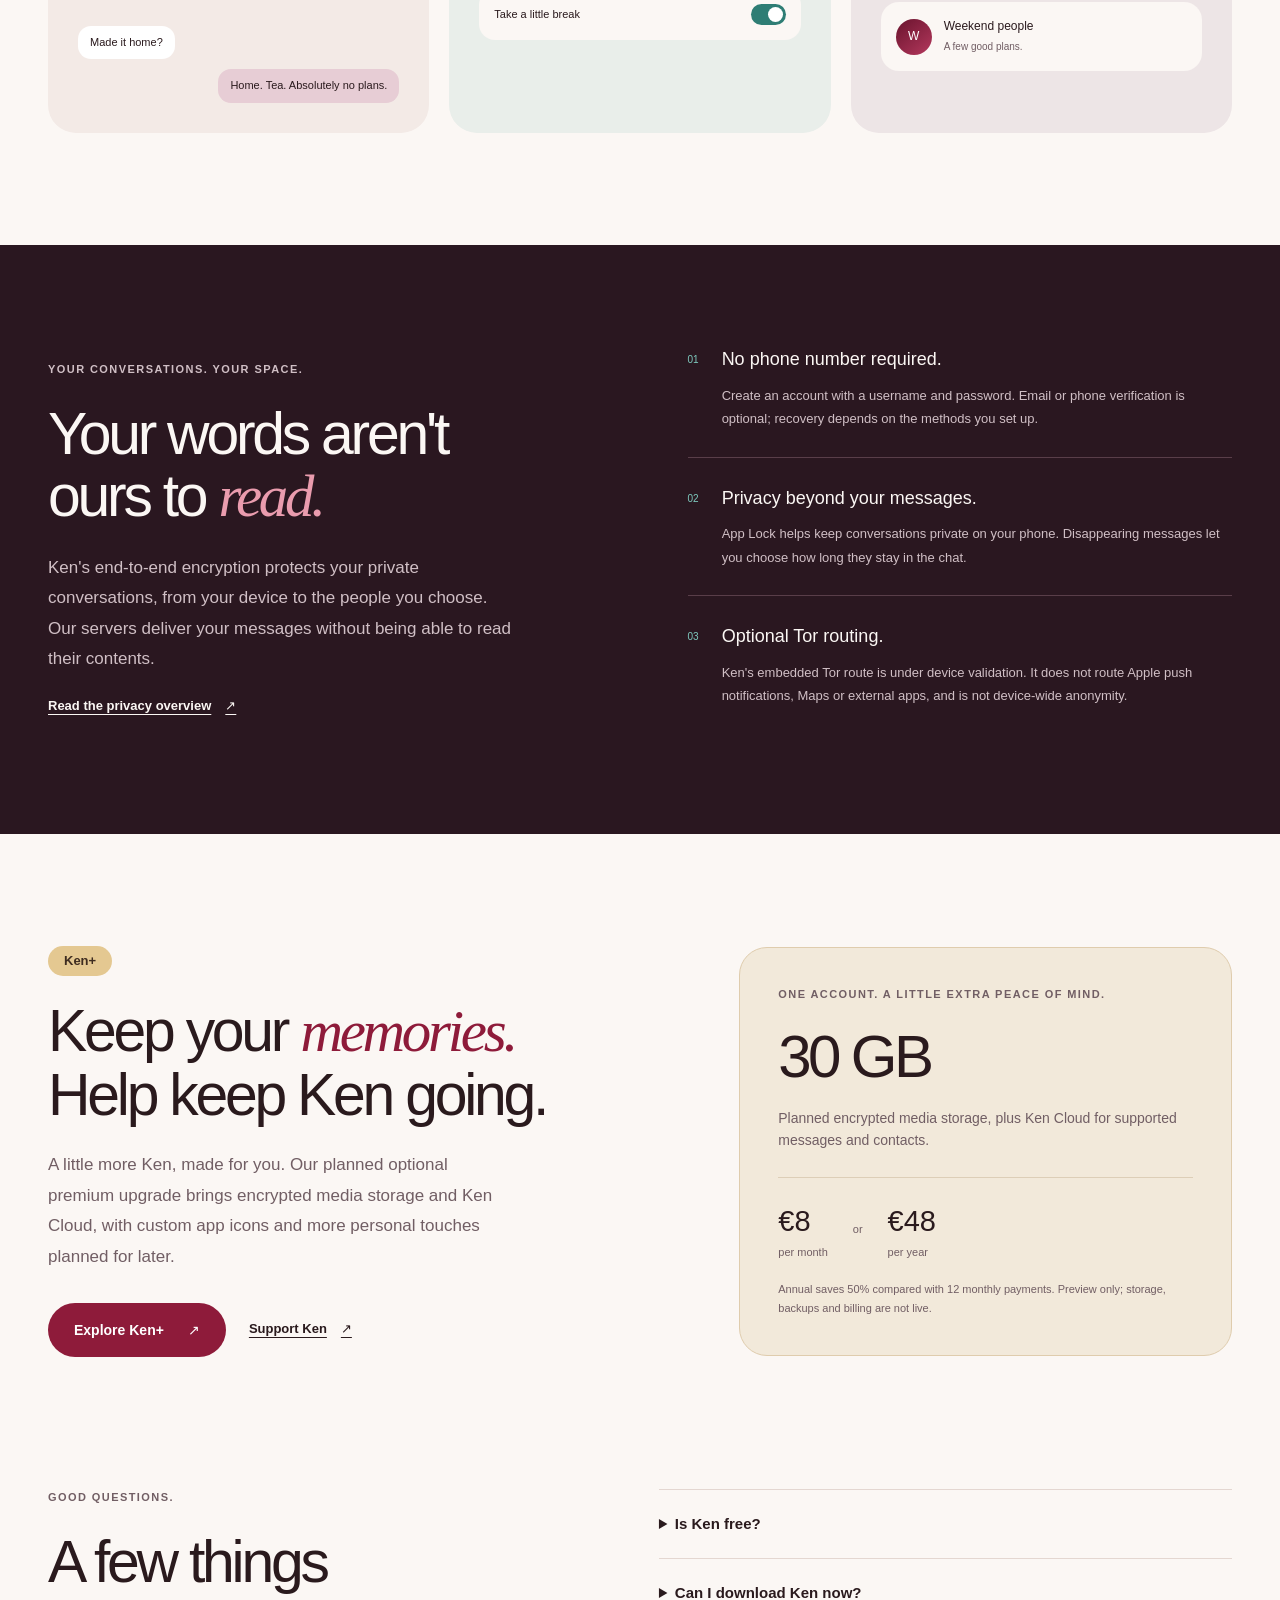
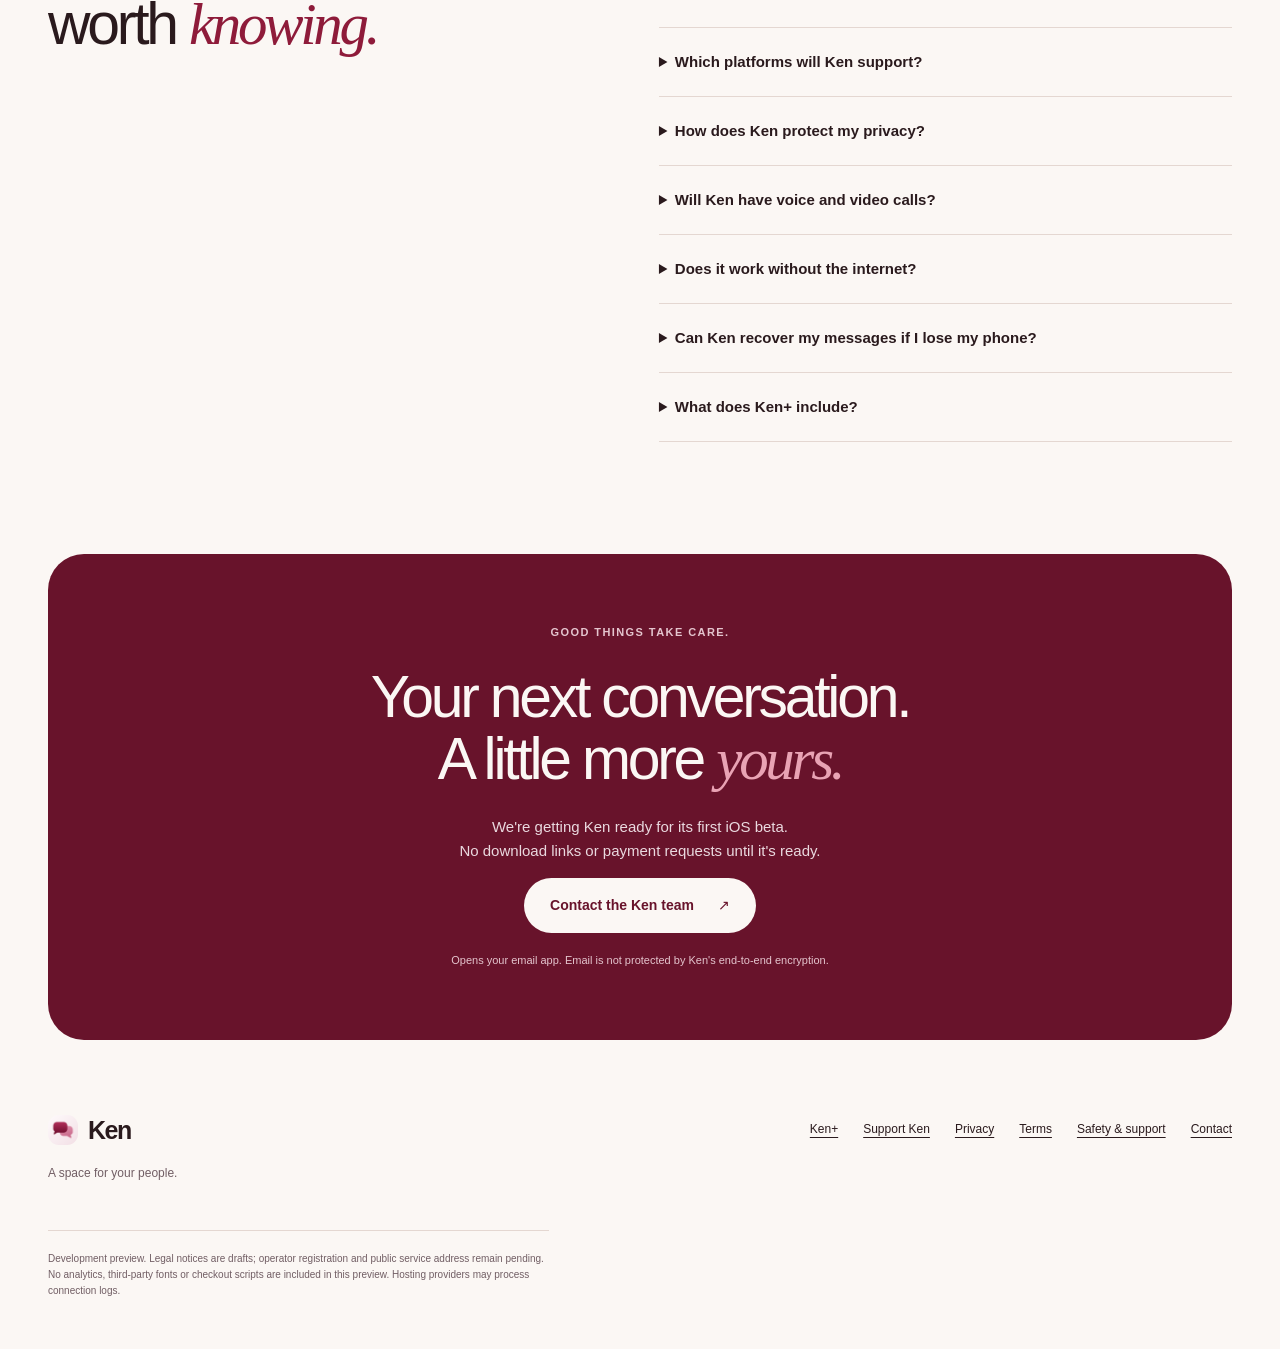
==== commit 0cd26c5e: "Enable Solana donations and unify website navigation Co-authored-by: Copilot <223556219+Copilot@user" ====
--- a/index.html
+++ b/index.html
@@ -7,8 +7,8 @@
   <meta name="theme-color" content="#8E1B3A">
   <title>Ken — A little closer. A lot more private.</title>
   <link rel="icon" href="ken-logo.png" type="image/png">
-  <link rel="stylesheet" href="styles.css?v=20261105-dark">
-  <script src="site.js?v=20261105-rates" defer></script>
+  <link rel="stylesheet" href="styles.css?v=20261107-donations">
+  <script src="site.js?v=20261107-donations" defer></script>
 </head>
 <body>
   <a class="skip" href="#main">Skip to content</a>
@@ -18,9 +18,9 @@
       <a class="brand" href="./" aria-label="Ken home"><img src="ken-logo.png" width="36" height="36" alt="">Ken</a>
       <button class="menu-button" aria-expanded="false" aria-controls="nav-links">Menu</button>
       <div class="nav-links" id="nav-links">
-        <a href="#why-ken">Why Ken</a><a href="#privacy">Privacy</a><a href="#questions">Questions</a><a href="donate.html">Support Ken</a>
+        <a href="./#why-ken">Why Ken</a><a href="./#privacy">Privacy</a><a href="./#questions">Questions</a><a href="donate.html">Support Ken</a>
         <a class="plus-link" href="ken-plus.html" aria-label="Ken+">Ken<span aria-hidden="true">+</span></a>
-        <a class="button small" href="#get-ken">Get Ken <span aria-hidden="true">↗</span></a>
+        <a class="button small" href="./#get-ken">Get Ken <span aria-hidden="true">↗</span></a>
       </div>
     </nav>
   </header>
@@ -39,13 +39,16 @@
         <div class="phone">
           <div class="phone-island"></div>
           <div class="phone-status"><span>9:41</span><span aria-hidden="true">••• ▰</span></div>
-          <div class="chat-header"><span aria-hidden="true">‹</span><div class="avatar">M</div><div><strong>Maja</strong><small>End-to-end encrypted</small></div><span class="chat-more" aria-hidden="true">⌕</span></div>
+          <div class="chat-header"><span aria-hidden="true">‹</span><div class="avatar">M</div><div class="chat-contact"><strong>Maja</strong><small>End-to-end encrypted</small></div><div class="chat-actions">
+            <svg class="phone-icon" viewBox="0 0 24 24" role="img" aria-label="Voice call"><path d="M22 16.9v3a2 2 0 0 1-2.2 2 19.8 19.8 0 0 1-8.6-3.1 19.5 19.5 0 0 1-6-6A19.8 19.8 0 0 1 2.1 4.2 2 2 0 0 1 4.1 2h3a2 2 0 0 1 2 1.7c.1 1 .4 2 .7 2.9a2 2 0 0 1-.5 2.1L8 10a16 16 0 0 0 6 6l1.3-1.3a2 2 0 0 1 2.1-.5c.9.3 1.9.6 2.9.7a2 2 0 0 1 1.7 2Z"/></svg>
+            <svg class="phone-icon" viewBox="0 0 24 24" role="img" aria-label="Video call"><rect x="2" y="5" width="14" height="14" rx="3"/><path d="m16 9 6-4v14l-6-4Z"/></svg>
+          </div></div>
           <p class="chat-date">A little moment from today</p>
           <div class="bubble incoming">Same place by the water?</div>
           <div class="bubble outgoing">Wouldn't miss it. <small>16:42 <span>✓✓</span></small></div>
           <div class="chat-photo"><div class="sun"></div><div class="water"></div><span>An evening worth sharing.</span></div>
           <div class="bubble incoming">Just us. And a very good sunset.</div>
-          <div class="phone-compose"><span>Message</span><span class="send-icon" aria-hidden="true">↑</span></div>
+          <div class="phone-composer"><svg class="phone-icon" viewBox="0 0 24 24" role="img" aria-label="Add attachment"><path d="M12 5v14M5 12h14"/></svg><div class="phone-compose"><span>Message</span><svg class="phone-icon" viewBox="0 0 24 24" role="img" aria-label="Take photo"><path d="M9 4 7 7H3v13h18V7h-4l-2-3Z"/><circle cx="12" cy="13" r="4"/></svg></div><span class="send-icon" aria-label="Send message">↑</span></div>
         </div>
         <p class="illustration-label">Illustrative app preview</p>
       </div>
--- a/styles.css
+++ b/styles.css
@@ -27,12 +27,27 @@
 }
 .field-label{display:block;font-weight:600;margin-bottom:10px}
 .estimate-card{padding:22px;border:1px solid var(--line);border-radius:20px;background:var(--surface)}
+.sol-donation{display:grid;grid-template-columns:minmax(0,1fr);gap:24px;align-items:center;margin-top:24px}
+.sol-donation h2{font-size:clamp(36px,5vw,52px)}
+.wallet-address{display:block;overflow-wrap:anywhere;font-size:16px;padding:14px;border:1px solid var(--line);border-radius:14px;background:var(--bg);margin-bottom:16px;user-select:all}
+.wallet-qr{margin:0;text-align:center;justify-self:center}
+.wallet-qr img{display:block;background:#fff;border-radius:12px}
+.wallet-qr figcaption{font-size:12px;color:var(--muted);margin-top:12px}
+@media(max-width:760px){.sol-donation{grid-template-columns:minmax(0,1fr)}.wallet-qr{justify-self:center}}
 .estimate-amount{font-size:clamp(20px,4vw,27px);font-weight:600;overflow-wrap:anywhere}
 .checkout-form section{min-width:0}
 #recipient-username,#custom-amount{box-sizing:border-box;min-width:0;font-size:16px}
 #recipient-username::placeholder{color:#808080;opacity:1}
 #recipient-username,#custom-amount,#prepaid-months{display:block;width:100%;max-width:100%;min-height:48px;border:1px solid var(--line);border-radius:14px;padding:12px;background:var(--bg);color:var(--ink);font:inherit;margin-bottom:12px}
 .order-card dd{overflow-wrap:anywhere;min-width:0}
+.phone .chat-header{gap:6px}
+.phone .chat-contact{min-width:0}
+.phone .chat-contact small{font-size:6px;white-space:nowrap}
+.chat-actions{display:flex;gap:8px;margin-left:auto;align-items:center;color:var(--wine)}
+.phone-icon{width:16px;height:16px;flex-shrink:0;fill:none;stroke:currentColor;stroke-width:1.8;stroke-linecap:round;stroke-linejoin:round}
+.phone-composer{display:flex;align-items:center;gap:7px;margin-top:18px;color:var(--wine)}
+.phone .phone-compose{flex:1;min-width:0;margin:0;gap:8px;padding:10px}
+.phone-composer .send-icon{flex-shrink:0}
 .menu-button{color:var(--wine-dark);white-space:nowrap;flex-shrink:0;align-items:center;gap:10px;min-height:44px}
 .menu-button::after{content:"";width:7px;height:7px;border-right:2px solid currentColor;border-bottom:2px solid currentColor;transform:rotate(45deg);margin-top:-4px}
 .menu-button[aria-expanded=true]::after{transform:rotate(225deg);margin-top:4px}
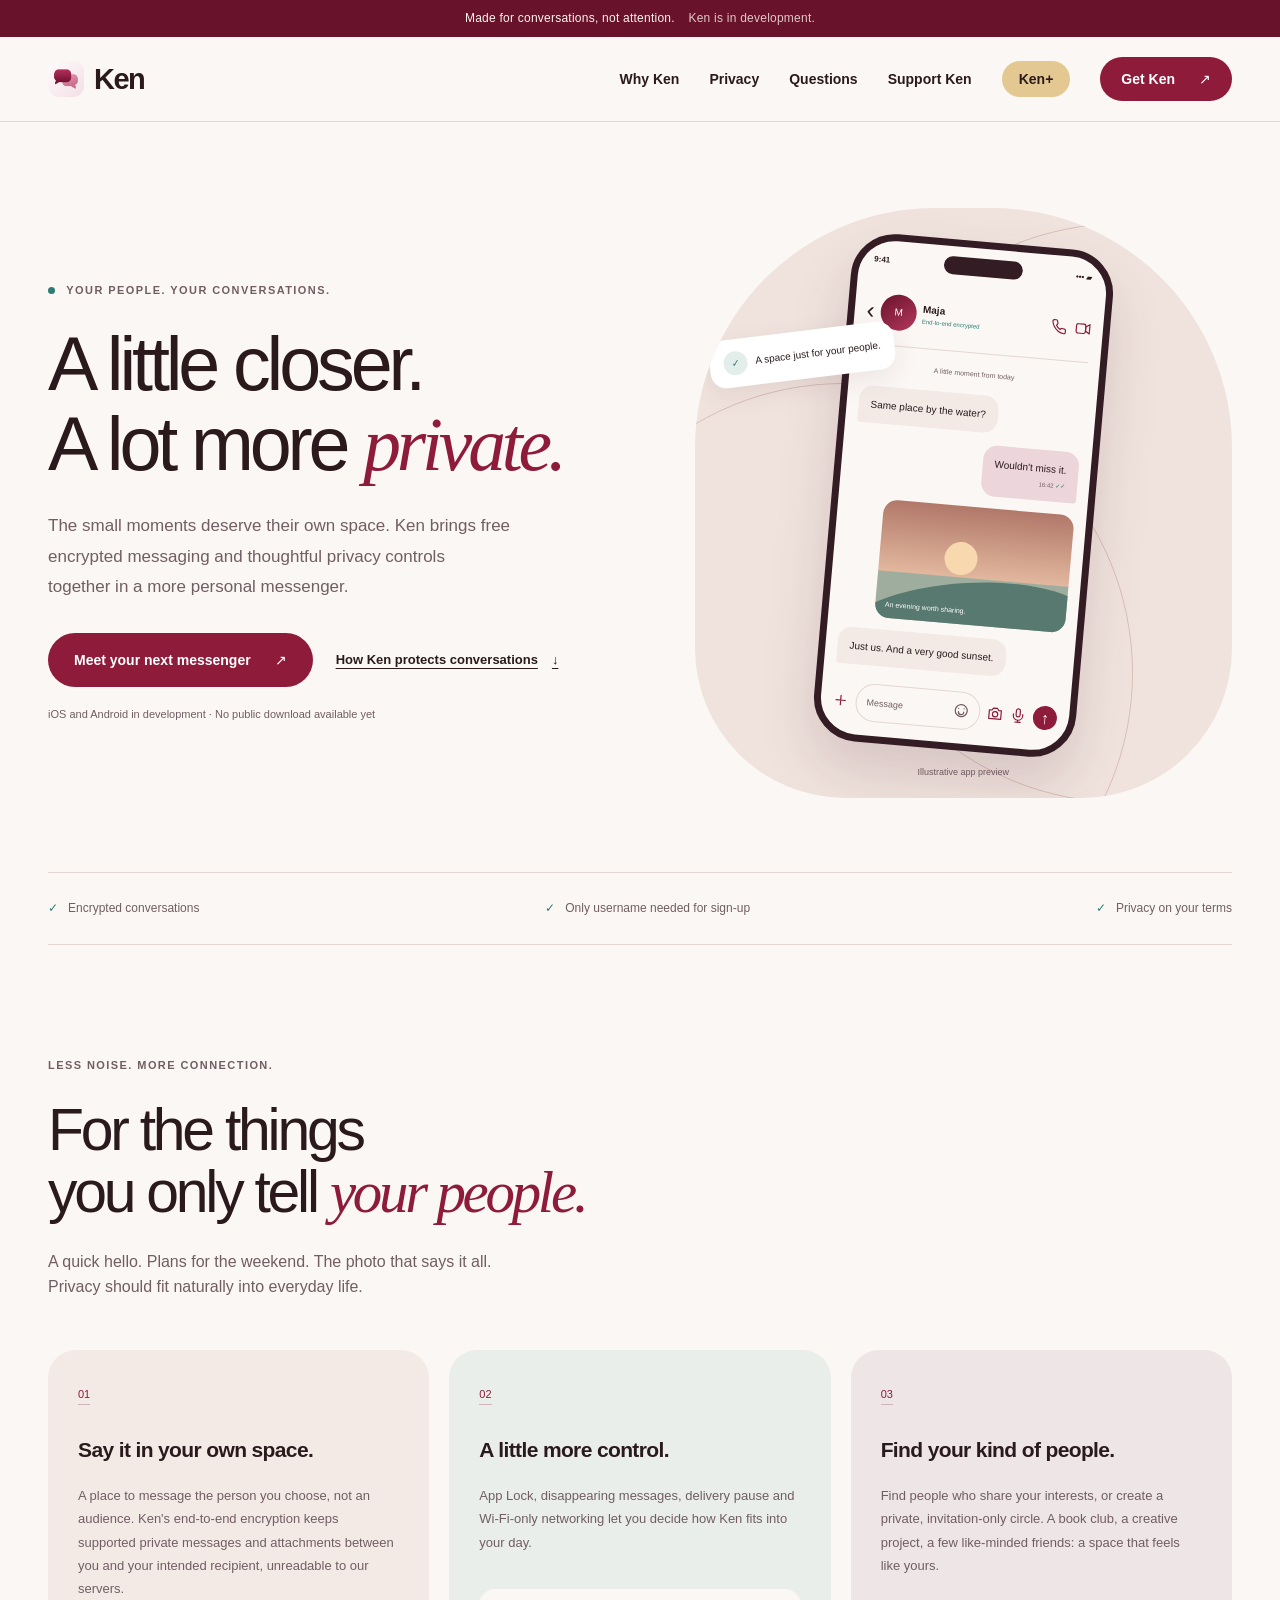
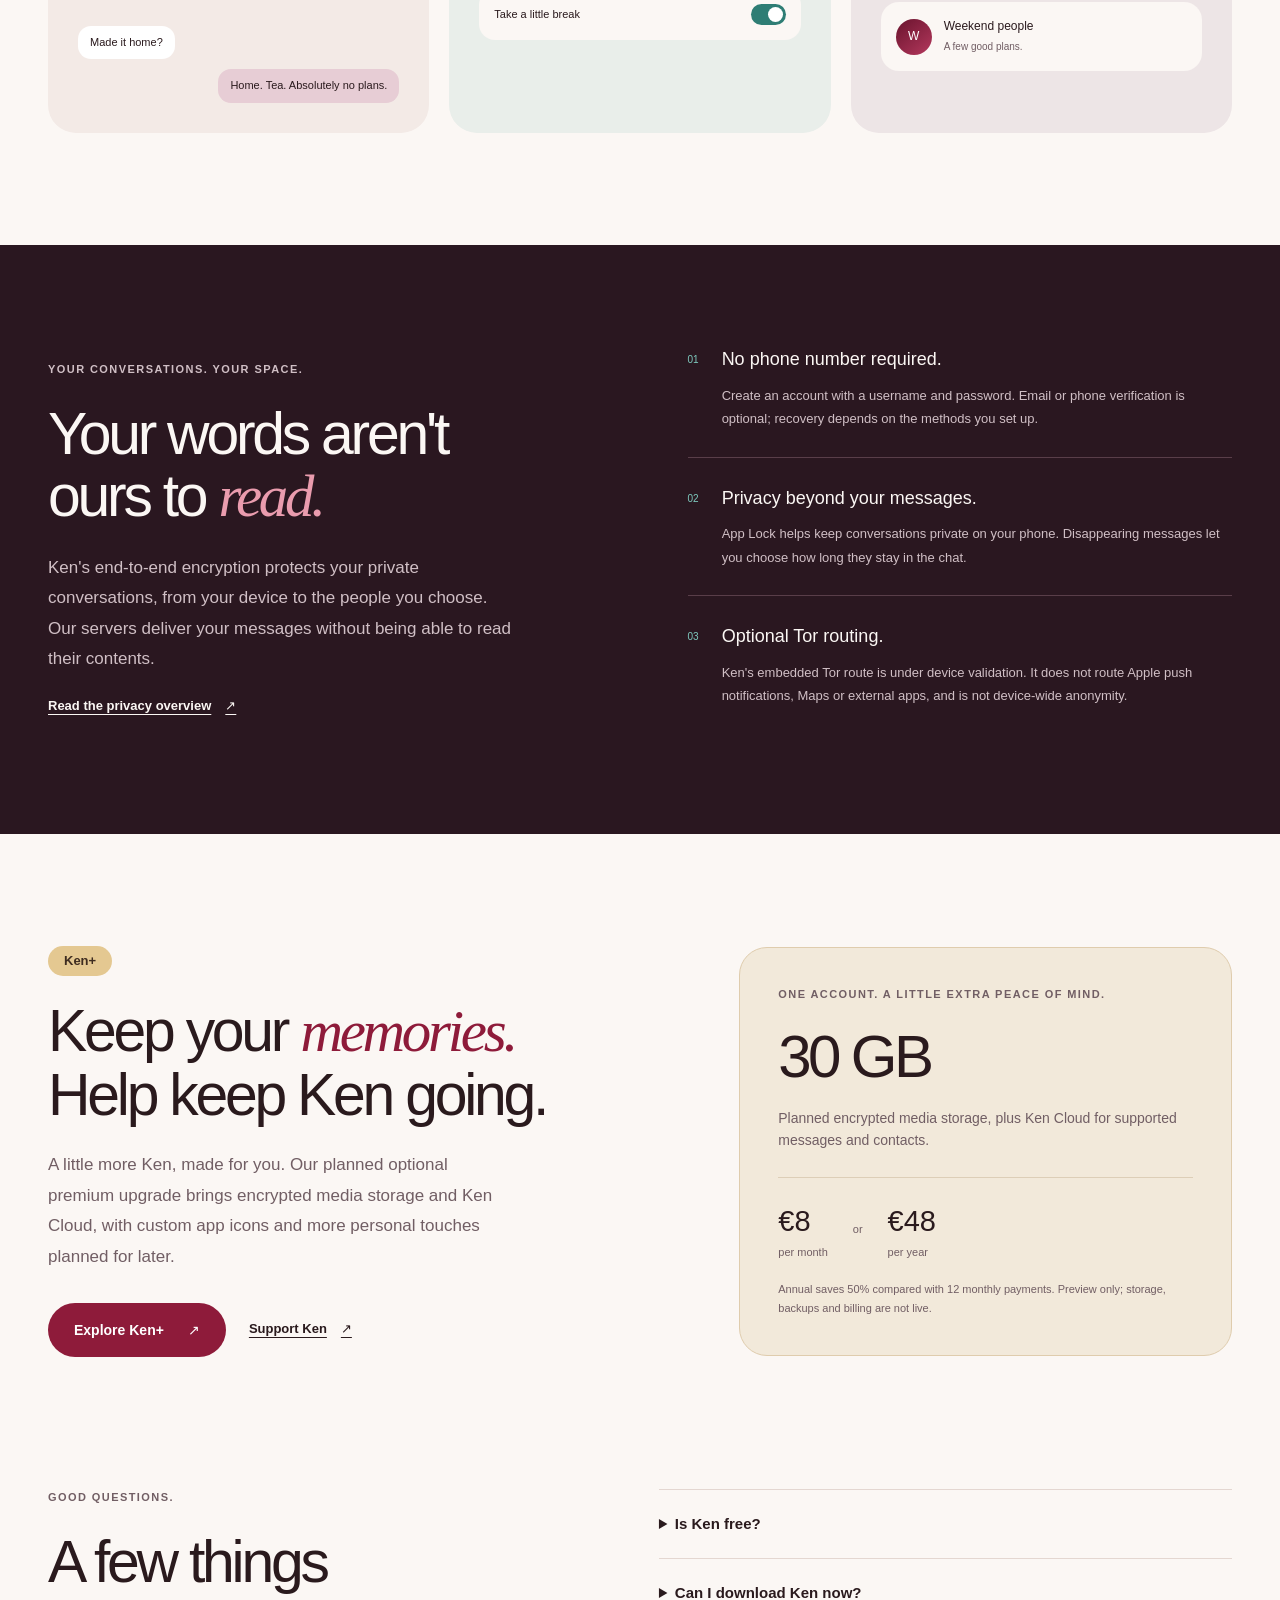
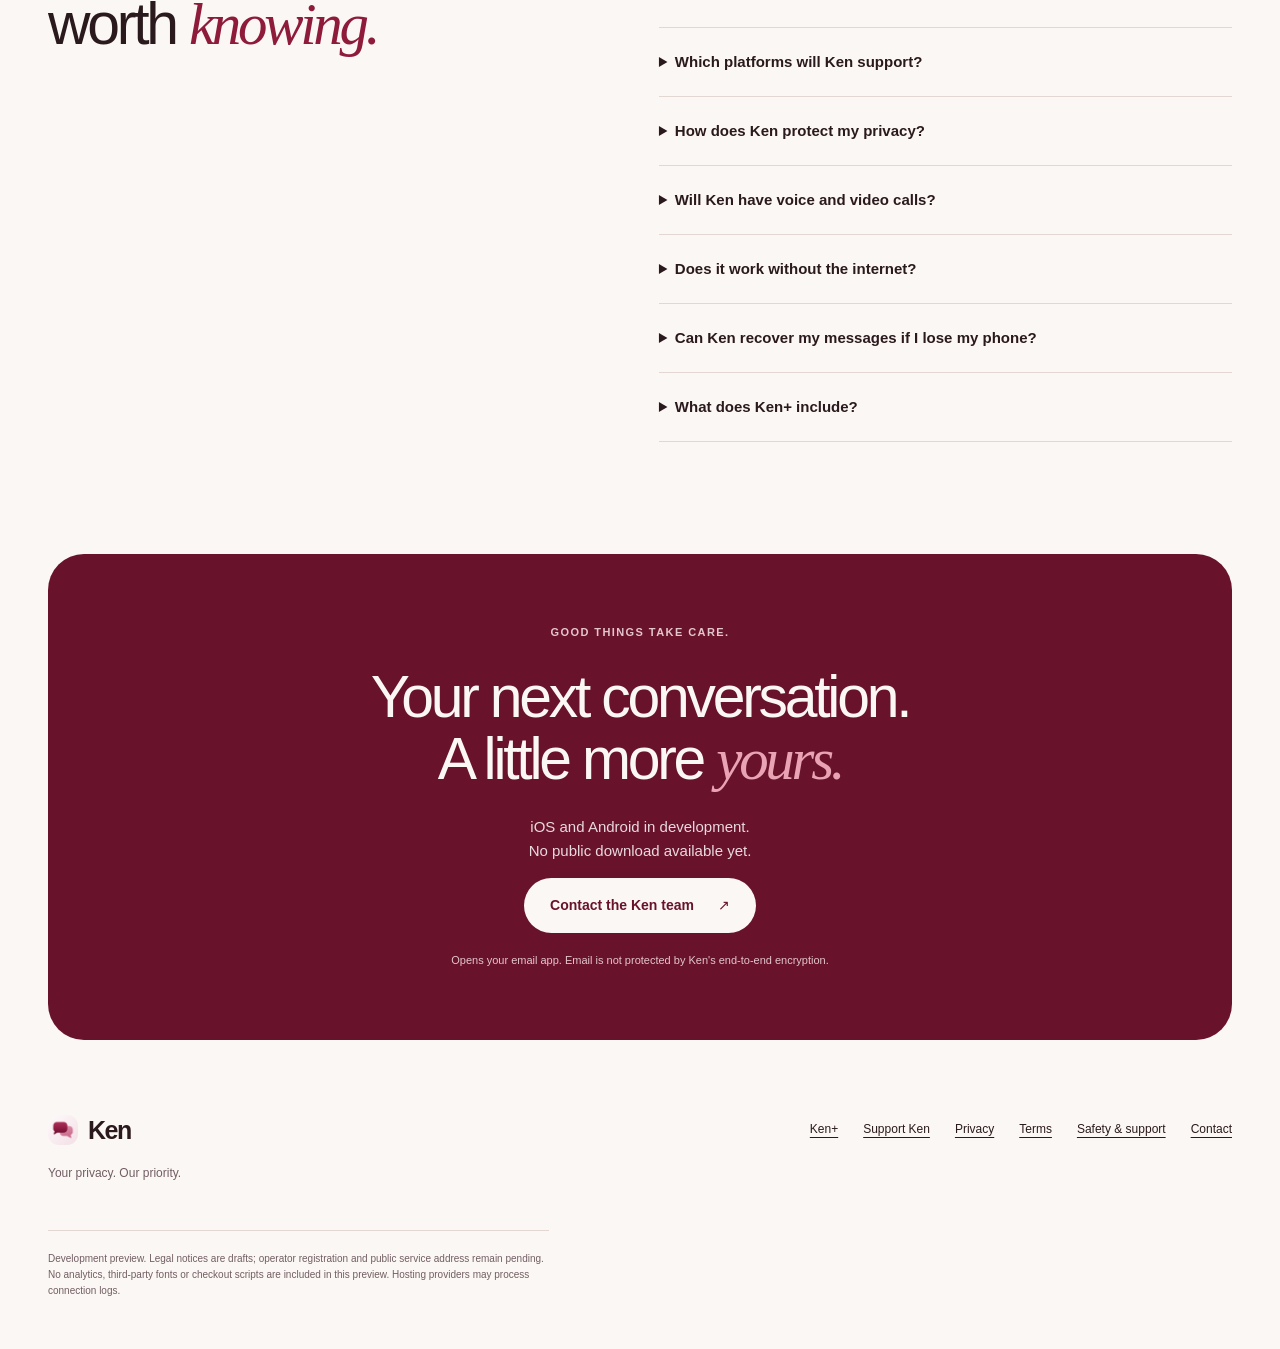
==== commit 9da4f1b0: "Refine homepage copy and align chat composer preview Co-authored-by: Copilot <223556219+Copilot@user" ====
--- a/index.html
+++ b/index.html
@@ -3,7 +3,7 @@
 <head>
   <meta charset="utf-8">
   <meta name="viewport" content="width=device-width, initial-scale=1">
-  <meta name="description" content="Meet Ken: free encrypted messaging and thoughtful privacy controls, with Ken+ as an optional premium upgrade. iOS first, with Android and other platforms planned. In development.">
+  <meta name="description" content="Meet Ken: free encrypted messaging and thoughtful privacy controls, with Ken+ as an optional premium upgrade. iOS and Android in development. No public download available yet.">
   <meta name="theme-color" content="#8E1B3A">
   <title>Ken — A little closer. A lot more private.</title>
   <link rel="icon" href="ken-logo.png" type="image/png">
@@ -31,7 +31,7 @@
         <h1>A little closer.<br>A lot more <em>private.</em></h1>
         <p class="intro">The small moments deserve their own space. Ken brings free encrypted messaging and thoughtful privacy controls together in a more personal messenger.</p>
         <div class="actions"><a class="button" href="#get-ken">Meet your next messenger <span aria-hidden="true">↗</span></a><a class="text-link" href="#privacy">How Ken protects conversations <span aria-hidden="true">↓</span></a></div>
-        <p class="caption">iOS first · Android and other platforms planned · In development · No public download yet</p>
+        <p class="caption">iOS and Android in development · No public download available yet</p>
       </div>
       <div class="hero-art" aria-label="Illustration of the Ken app, not a live conversation">
         <span class="art-orbit orbit-one"></span><span class="art-orbit orbit-two"></span>
@@ -48,12 +48,12 @@
           <div class="bubble outgoing">Wouldn't miss it. <small>16:42 <span>✓✓</span></small></div>
           <div class="chat-photo"><div class="sun"></div><div class="water"></div><span>An evening worth sharing.</span></div>
           <div class="bubble incoming">Just us. And a very good sunset.</div>
-          <div class="phone-composer"><svg class="phone-icon" viewBox="0 0 24 24" role="img" aria-label="Add attachment"><path d="M12 5v14M5 12h14"/></svg><div class="phone-compose"><span>Message</span><svg class="phone-icon" viewBox="0 0 24 24" role="img" aria-label="Take photo"><path d="M9 4 7 7H3v13h18V7h-4l-2-3Z"/><circle cx="12" cy="13" r="4"/></svg></div><span class="send-icon" aria-label="Send message">↑</span></div>
+          <div class="phone-composer"><svg class="phone-icon" viewBox="0 0 24 24" role="img" aria-label="Add attachment"><path d="M12 5v14M5 12h14"/></svg><div class="phone-compose"><span>Message</span><svg class="phone-icon" viewBox="0 0 24 24" role="img" aria-label="Emojis"><circle cx="12" cy="12" r="9"/><path d="M8 14a4 4 0 0 0 8 0M8 9h.01M16 9h.01"/></svg></div><svg class="phone-icon" viewBox="0 0 24 24" role="img" aria-label="Photo options"><path d="M9 4 7 7H3v13h18V7h-4l-2-3Z"/><circle cx="12" cy="13" r="4"/></svg><svg class="phone-icon" viewBox="0 0 24 24" role="img" aria-label="Record voice message"><rect x="9" y="2" width="6" height="12" rx="3"/><path d="M5 10v2a7 7 0 0 0 14 0v-2M12 19v3M8 22h8"/></svg><span class="send-icon" aria-label="Send message">↑</span></div>
         </div>
         <p class="illustration-label">Illustrative app preview</p>
       </div>
     </section>
-    <div class="principles wrap" aria-label="Ken at a glance"><span>Encrypted conversations</span><span>Sign up with a username</span><span>Privacy controls that stay yours</span></div>
+    <div class="principles wrap" aria-label="Ken at a glance"><span>Encrypted conversations</span><span>Only username needed for sign-up</span><span>Privacy on your terms</span></div>
     <section class="wrap section" id="why-ken">
       <div class="section-heading"><p class="eyebrow">Less noise. More connection.</p><h2>For the things<br>you only tell <em>your people.</em></h2><p>A quick hello. Plans for the weekend. The photo that says it all. Privacy should fit naturally into everyday life.</p></div>
       <div class="feature-grid">
@@ -79,7 +79,7 @@
       <div class="faq-list">
         <details><summary>Is Ken free?</summary><p>Yes. Ken's messaging is free. Ken+ is an optional premium upgrade, not a requirement to chat. The app is still in development and is not yet available for public download.</p></details>
         <details><summary>Can I download Ken now?</summary><p>Not yet. Ken is being prepared for an iOS TestFlight beta. Physical-device testing, Apple distribution, legal/operator readiness and other release checks are still in progress. There is no public launch date.</p></details>
-        <details><summary>Which platforms will Ken support?</summary><p>We're focusing on iOS for now. Android and other platforms are planned for later, with no release dates announced.</p></details>
+        <details><summary>Which platforms will Ken support?</summary><p>iOS and Android are in development. No public download is available yet, and no release dates have been announced.</p></details>
         <details><summary>How does Ken protect my privacy?</summary><p>Your conversations are yours. End-to-end encryption keeps supported private messages and attachments unreadable to our servers. For a clear explanation of account information, message delivery and optional services, read our <a href="legal.html#privacy">privacy overview</a>.</p></details>
         <details><summary>Will Ken have voice and video calls?</summary><p>Sometimes a voice says more than a message. Voice and video calling are in development, so you can look forward to hearing a familiar voice or catching up face to face. Calling is experimental and disabled in release builds while production relay setup and two-device testing are completed.</p></details>
         <details><summary>Does it work without the internet?</summary><p>Encrypted nearby messaging over local Wi-Fi/Bluetooth is in development. It is not a released feature. The initial scope requires both apps open and paired nearby devices. Multi-hop relaying is not included, and iOS cannot guarantee forwarding while Ken is closed.</p></details>
@@ -87,8 +87,8 @@
         <details><summary>What does Ken+ include?</summary><p>Ken+ is our planned premium upgrade: 30 GB of encrypted media storage plus Ken Cloud for supported messages and contacts, at €8/month or €48/year, tied to one account and not transferable. Custom app icons and other special customization are planned for later; the final feature list will be confirmed before purchase. Billing and premium features are not live. Final tax, cancellation, refund and retention terms will be provided before purchasing becomes possible.</p></details>
       </div>
     </section>
-    <section class="wrap get-section" id="get-ken"><p class="eyebrow">Good things take care.</p><h2>Your next conversation.<br>A little more <em>yours.</em></h2><p>We're getting Ken ready for its first iOS beta.<br>No download links or payment requests until it's ready.</p><a class="button light" href="mailto:Kenmessaging@proton.me?subject=Ken%20beta%20enquiry">Contact the Ken team <span aria-hidden="true">↗</span></a><p class="caption">Opens your email app. Email is not protected by Ken's end-to-end encryption.</p></section>
+    <section class="wrap get-section" id="get-ken"><p class="eyebrow">Good things take care.</p><h2>Your next conversation.<br>A little more <em>yours.</em></h2><p>iOS and Android in development.<br>No public download available yet.</p><a class="button light" href="mailto:Kenmessaging@proton.me?subject=Ken%20beta%20enquiry">Contact the Ken team <span aria-hidden="true">↗</span></a><p class="caption">Opens your email app. Email is not protected by Ken's end-to-end encryption.</p></section>
   </main>
-  <footer class="wrap footer"><div><a class="brand" href="./"><img src="ken-logo.png" width="30" height="30" alt="">Ken</a><p>A space for your people.</p></div><nav aria-label="Footer"><a href="ken-plus.html">Ken+</a><a href="donate.html">Support Ken</a><a href="legal.html#privacy">Privacy</a><a href="legal.html#terms">Terms</a><a href="legal.html#safety">Safety & support</a><a href="mailto:Kenmessaging@proton.me">Contact</a></nav><p class="footer-note">Development preview. Legal notices are drafts; operator registration and public service address remain pending. No analytics, third-party fonts or checkout scripts are included in this preview. Hosting providers may process connection logs.</p></footer>
+  <footer class="wrap footer"><div><a class="brand" href="./"><img src="ken-logo.png" width="30" height="30" alt="">Ken</a><p>Your privacy. Our priority.</p></div><nav aria-label="Footer"><a href="ken-plus.html">Ken+</a><a href="donate.html">Support Ken</a><a href="legal.html#privacy">Privacy</a><a href="legal.html#terms">Terms</a><a href="legal.html#safety">Safety & support</a><a href="mailto:Kenmessaging@proton.me">Contact</a></nav><p class="footer-note">Development preview. Legal notices are drafts; operator registration and public service address remain pending. No analytics, third-party fonts or checkout scripts are included in this preview. Hosting providers may process connection logs.</p></footer>
 </body>
 </html>
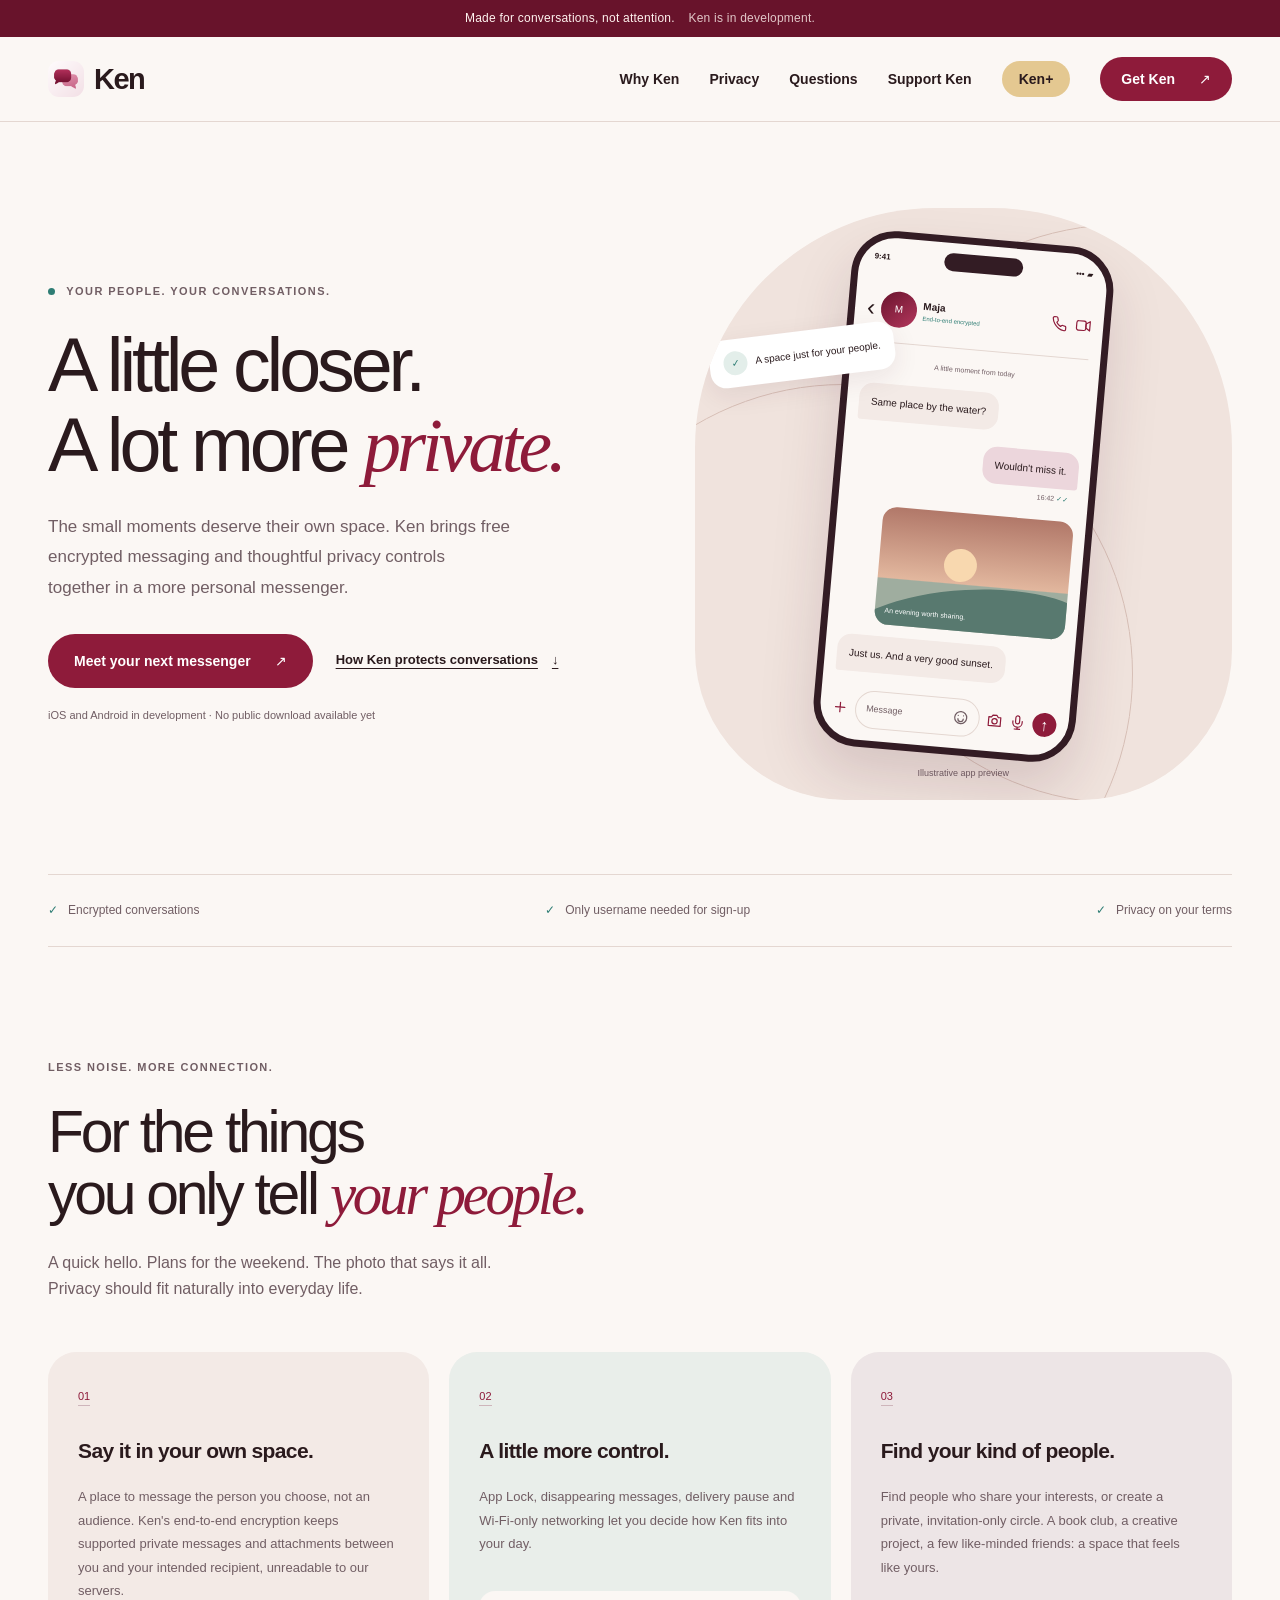
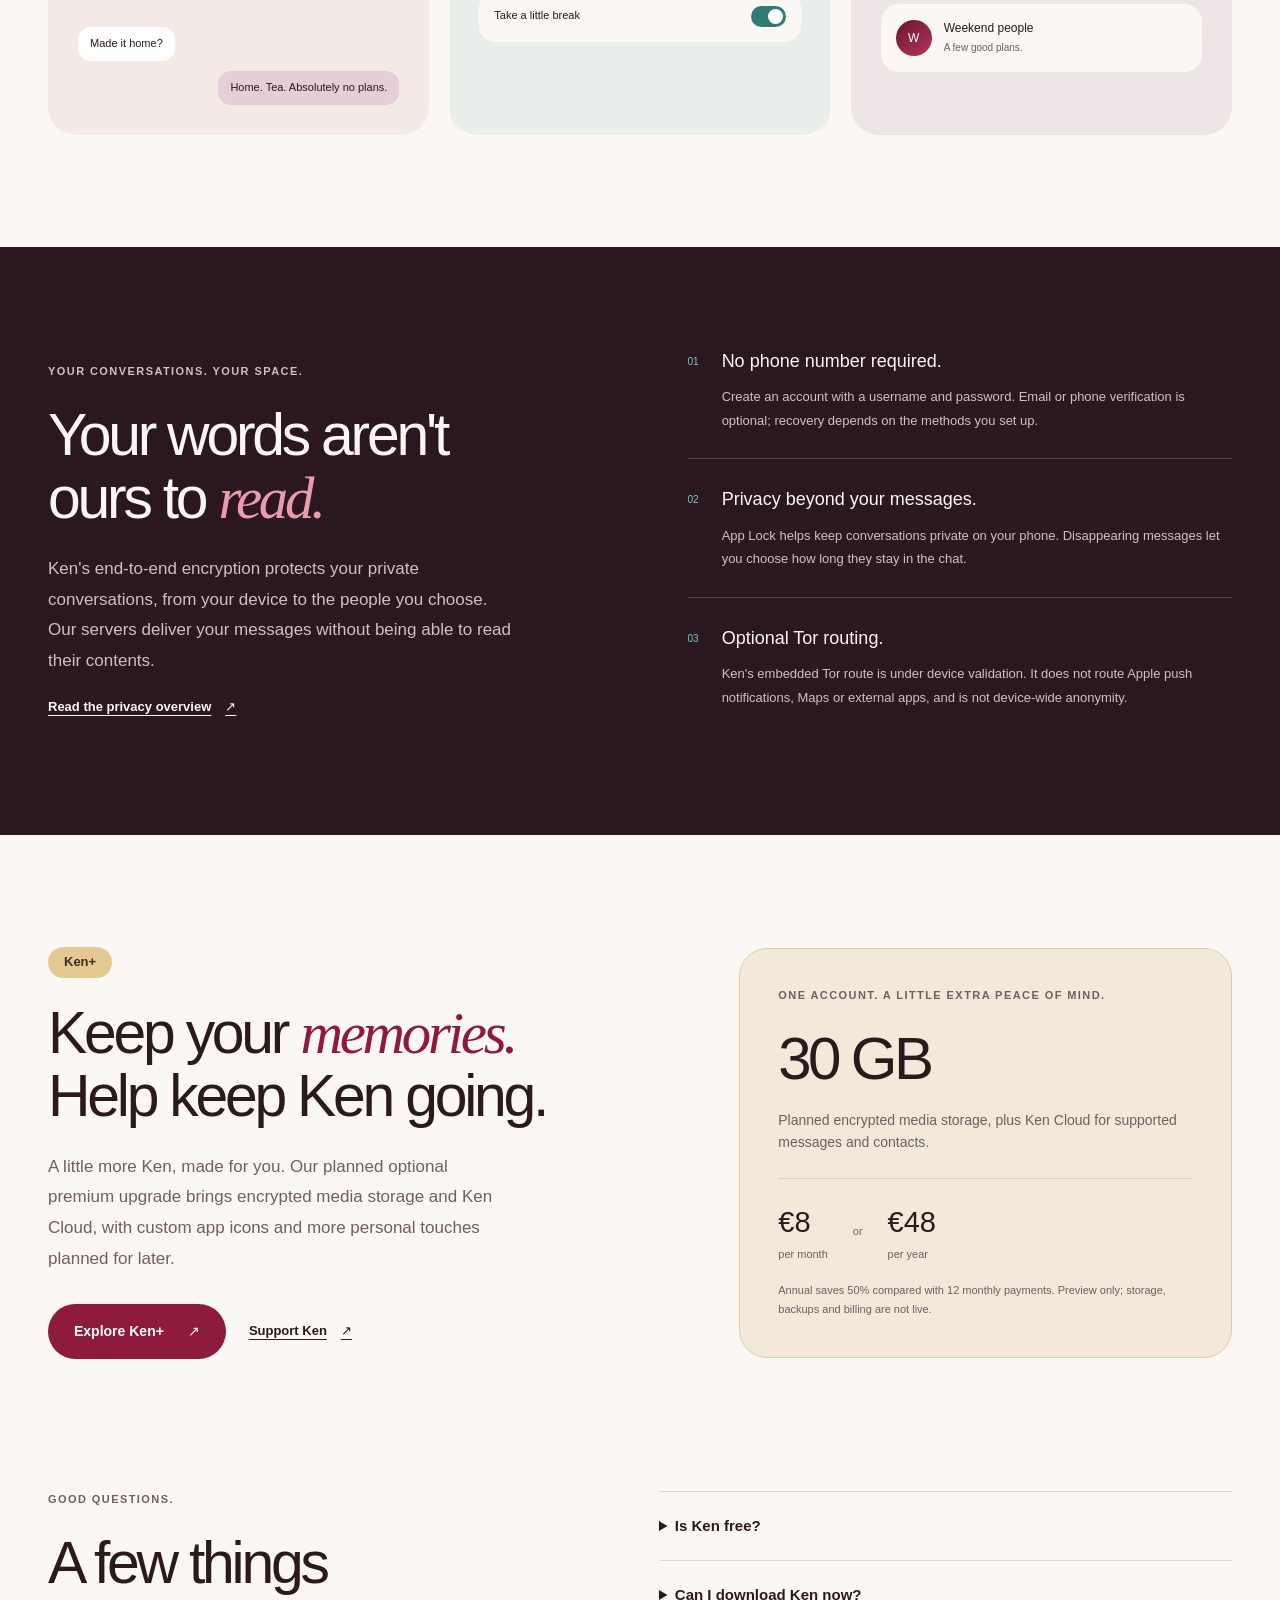
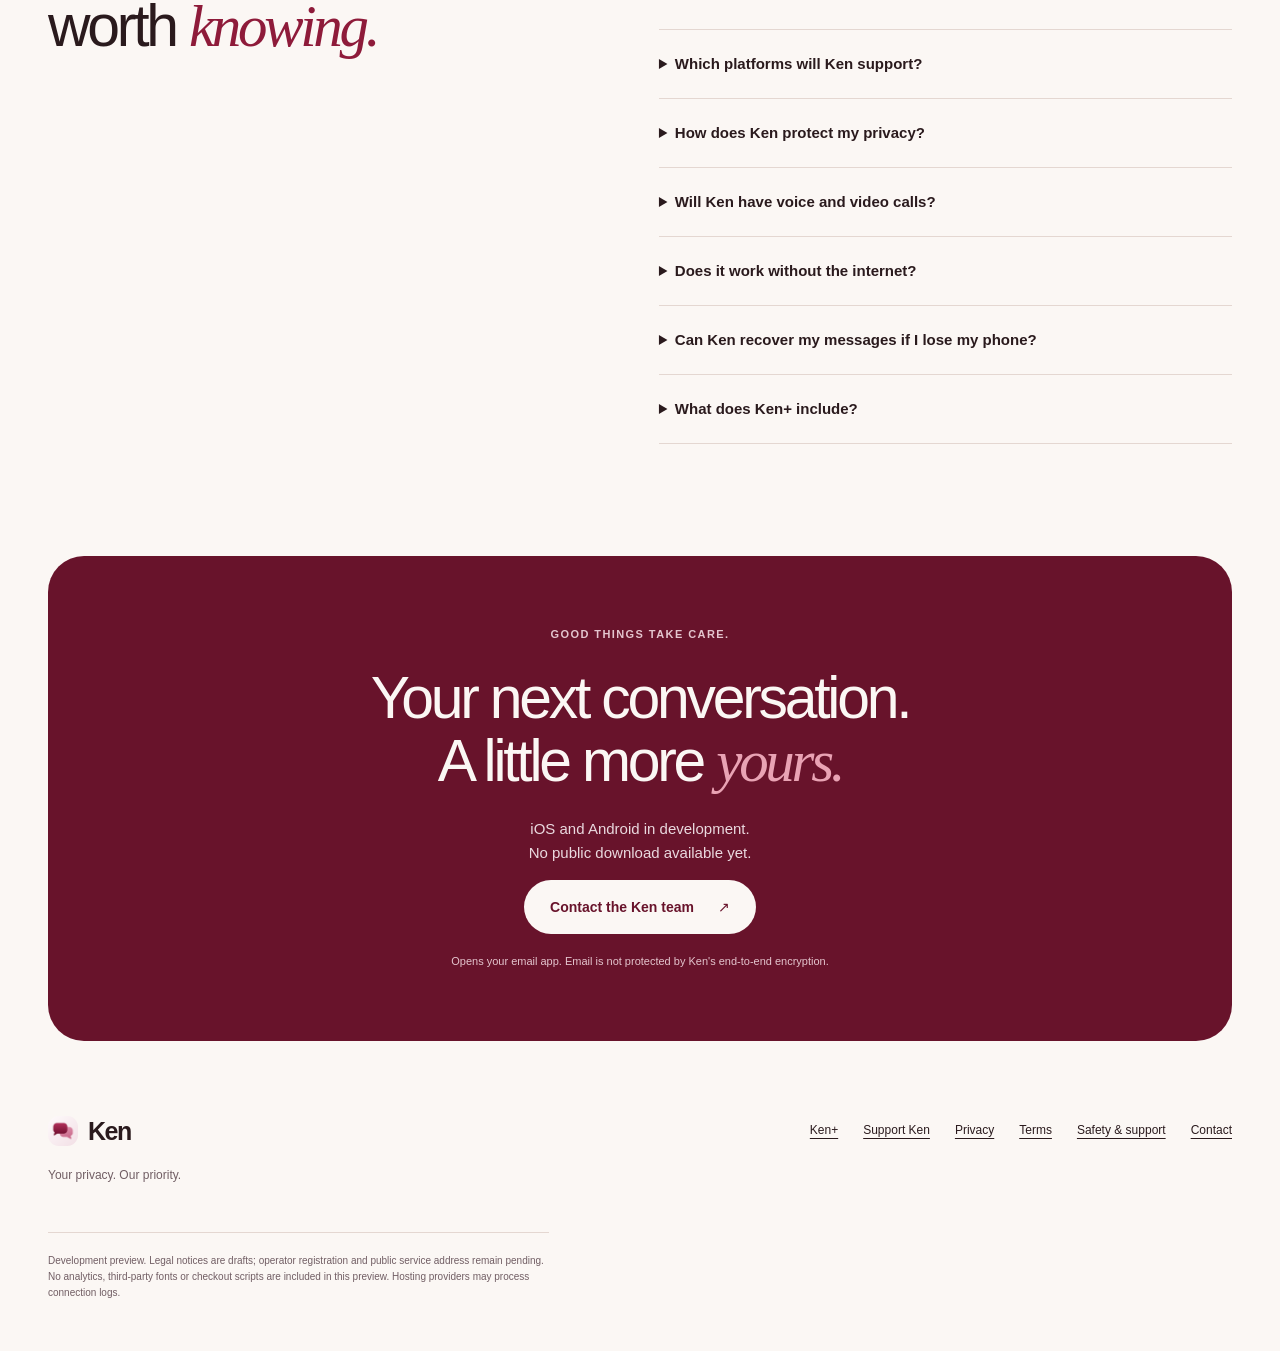
==== commit e0450838: "Move preview read receipt outside the chat bubble Co-authored-by: Copilot <223556219+Copilot@users.n" ====
--- a/index.html
+++ b/index.html
@@ -7,7 +7,7 @@
   <meta name="theme-color" content="#8E1B3A">
   <title>Ken — A little closer. A lot more private.</title>
   <link rel="icon" href="ken-logo.png" type="image/png">
-  <link rel="stylesheet" href="styles.css?v=20261107-donations">
+  <link rel="stylesheet" href="styles.css?v=20261107-receipts">
   <script src="site.js?v=20261107-donations" defer></script>
 </head>
 <body>
@@ -45,7 +45,7 @@
           </div></div>
           <p class="chat-date">A little moment from today</p>
           <div class="bubble incoming">Same place by the water?</div>
-          <div class="bubble outgoing">Wouldn't miss it. <small>16:42 <span>✓✓</span></small></div>
+          <div class="outgoing-message"><div class="bubble outgoing">Wouldn't miss it.</div><small class="message-receipt">16:42 <span aria-label="Read">✓✓</span></small></div>
           <div class="chat-photo"><div class="sun"></div><div class="water"></div><span>An evening worth sharing.</span></div>
           <div class="bubble incoming">Just us. And a very good sunset.</div>
           <div class="phone-composer"><svg class="phone-icon" viewBox="0 0 24 24" role="img" aria-label="Add attachment"><path d="M12 5v14M5 12h14"/></svg><div class="phone-compose"><span>Message</span><svg class="phone-icon" viewBox="0 0 24 24" role="img" aria-label="Emojis"><circle cx="12" cy="12" r="9"/><path d="M8 14a4 4 0 0 0 8 0M8 9h.01M16 9h.01"/></svg></div><svg class="phone-icon" viewBox="0 0 24 24" role="img" aria-label="Photo options"><path d="M9 4 7 7H3v13h18V7h-4l-2-3Z"/><circle cx="12" cy="13" r="4"/></svg><svg class="phone-icon" viewBox="0 0 24 24" role="img" aria-label="Record voice message"><rect x="9" y="2" width="6" height="12" rx="3"/><path d="M5 10v2a7 7 0 0 0 14 0v-2M12 19v3M8 22h8"/></svg><span class="send-icon" aria-label="Send message">↑</span></div>
--- a/styles.css
+++ b/styles.css
@@ -48,6 +48,10 @@
 .phone-composer{display:flex;align-items:center;gap:7px;margin-top:18px;color:var(--wine)}
 .phone .phone-compose{flex:1;min-width:0;margin:0;gap:8px;padding:10px}
 .phone-composer .send-icon{flex-shrink:0}
+.outgoing-message{display:flex;flex-direction:column;align-items:flex-end;margin:16px 0}
+.phone .outgoing-message .outgoing{margin:0}
+.message-receipt{font-size:7px;color:var(--muted);padding:4px 8px 0}
+.message-receipt span{color:var(--teal)}
 .menu-button{color:var(--wine-dark);white-space:nowrap;flex-shrink:0;align-items:center;gap:10px;min-height:44px}
 .menu-button::after{content:"";width:7px;height:7px;border-right:2px solid currentColor;border-bottom:2px solid currentColor;transform:rotate(45deg);margin-top:-4px}
 .menu-button[aria-expanded=true]::after{transform:rotate(225deg);margin-top:4px}
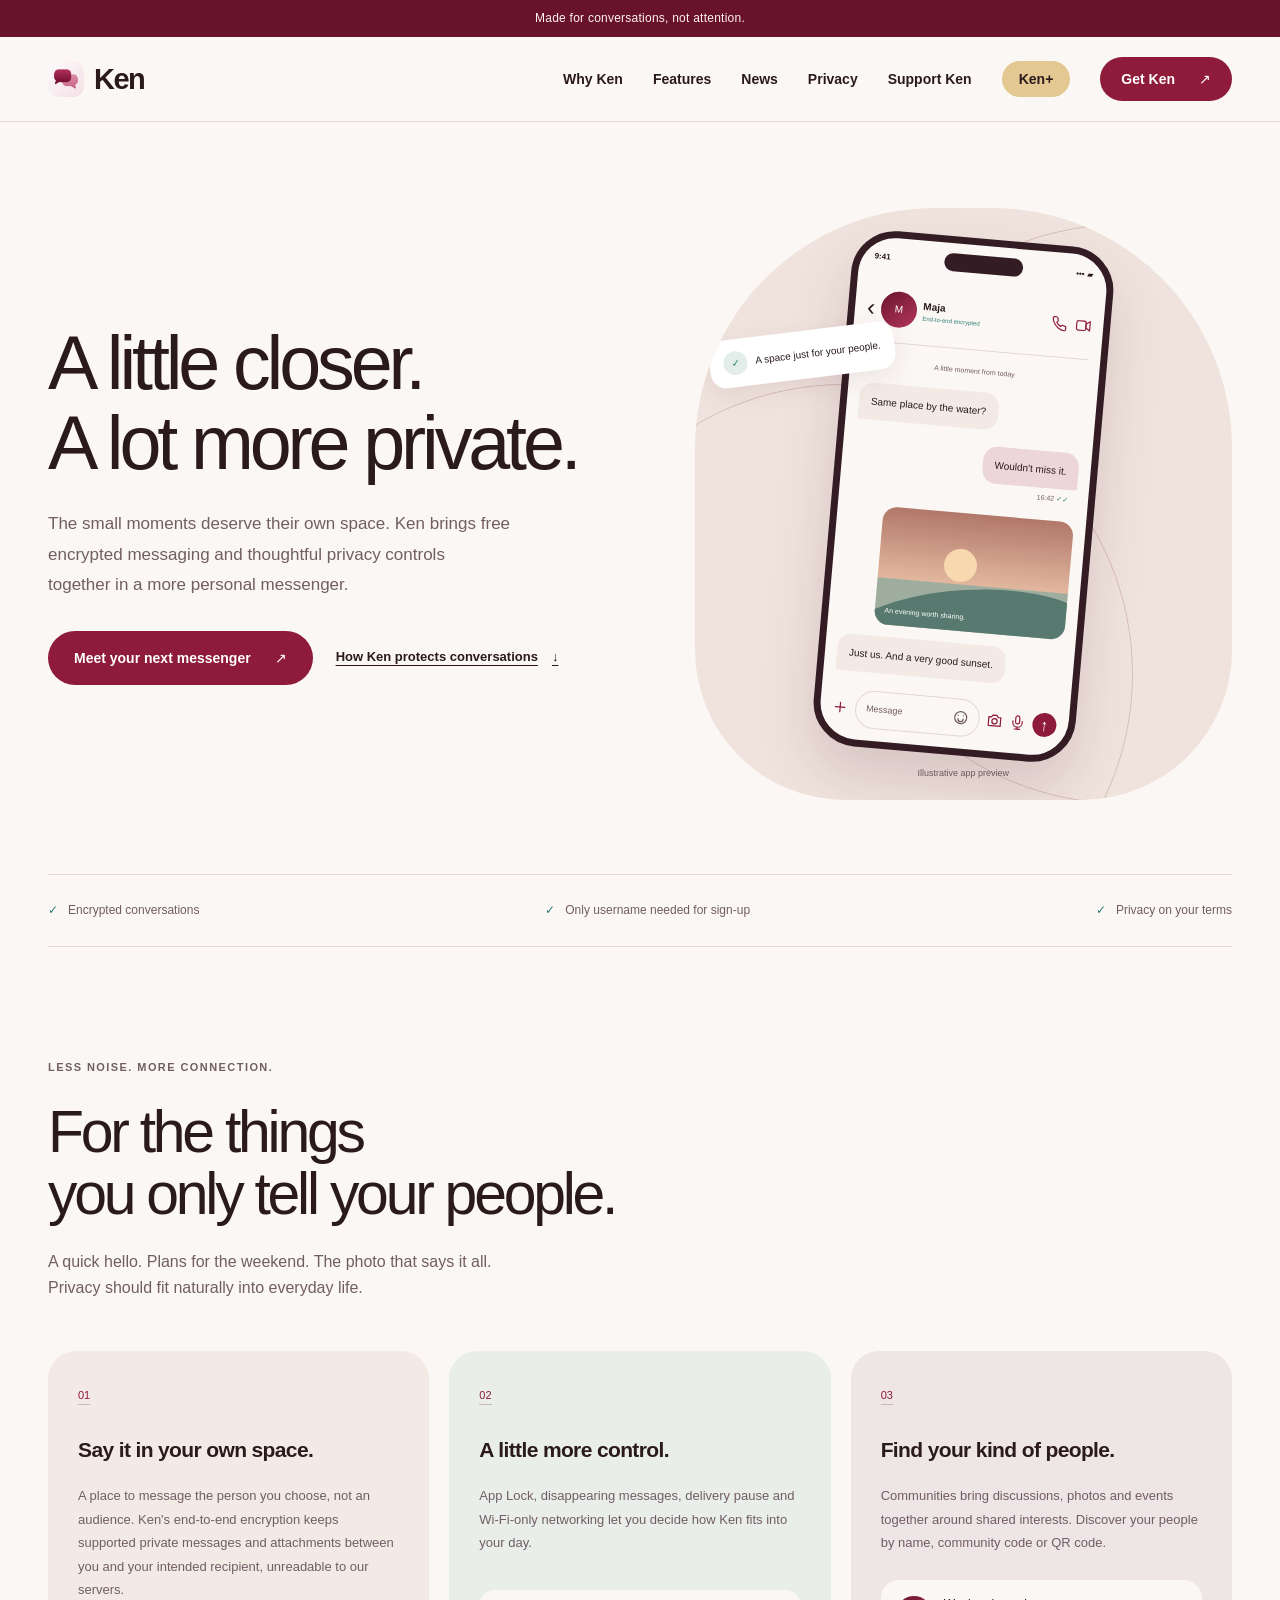
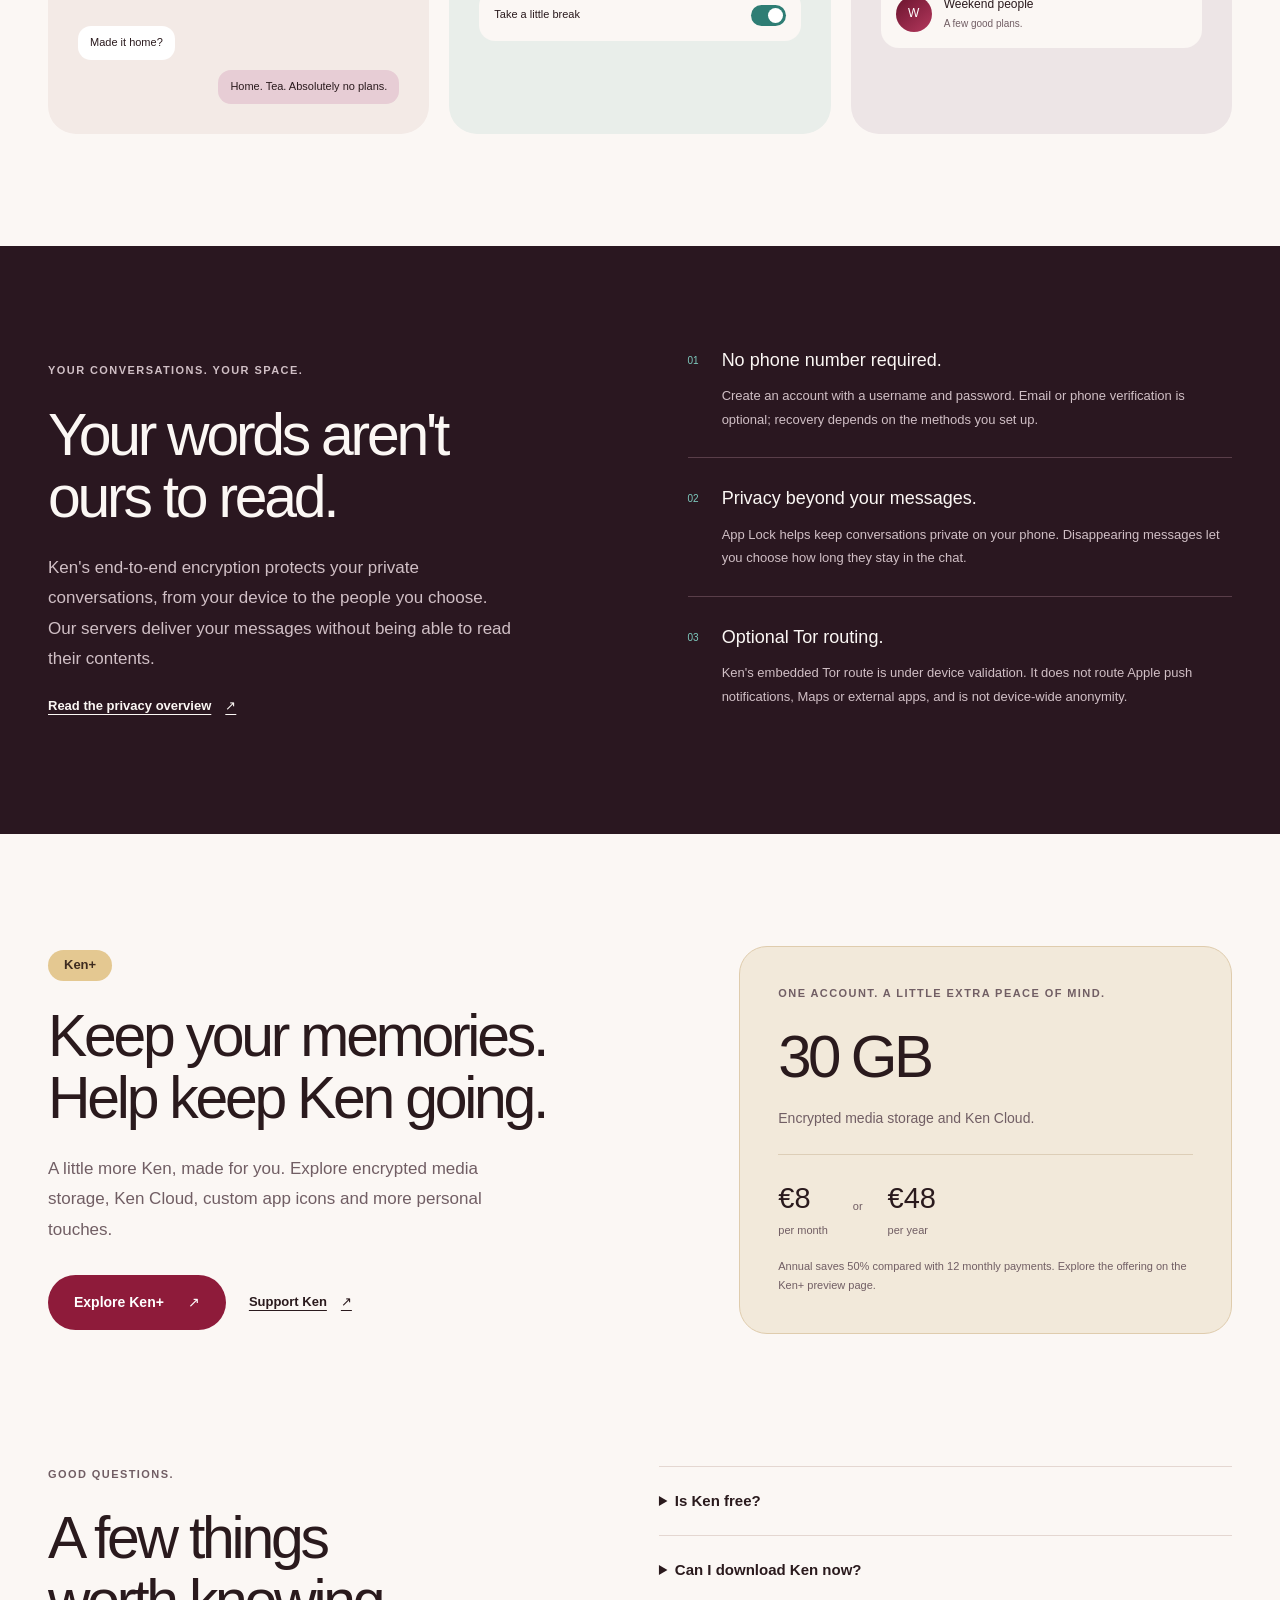
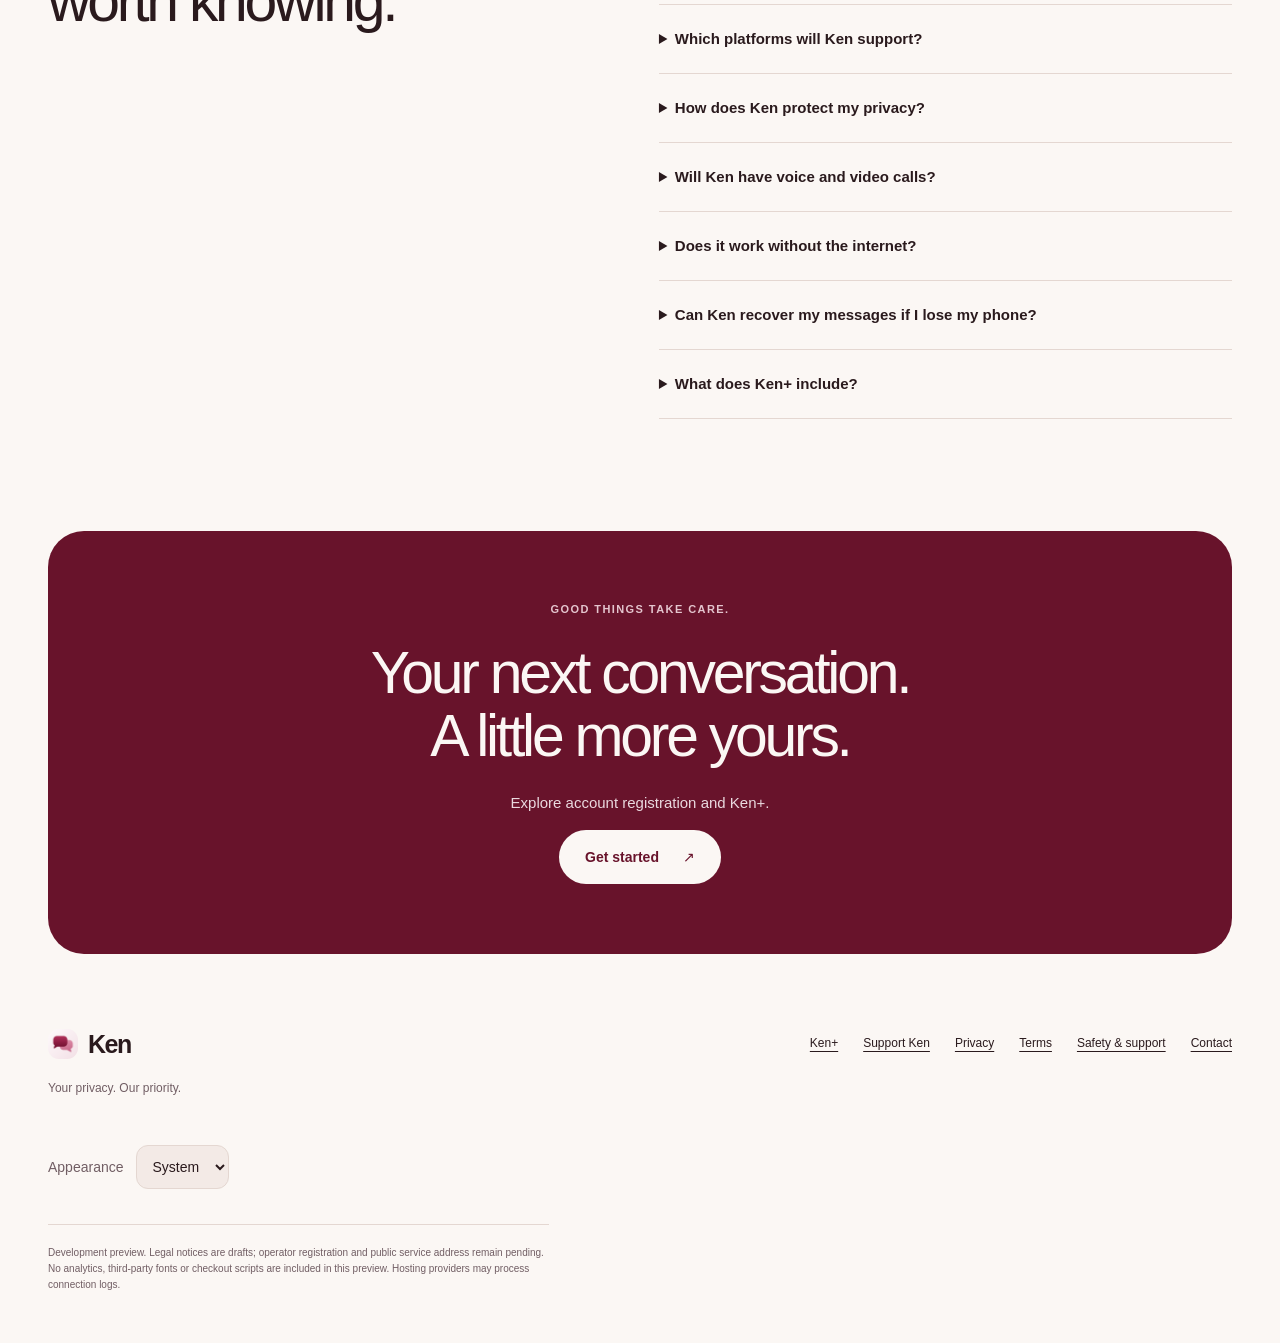
==== commit 475cf9f5: "Add feature pages and launch dedicated Ken website subdomains Simplify marketing copy, preserve bill" ====
--- a/index.html
+++ b/index.html
@@ -3,22 +3,23 @@
 <head>
   <meta charset="utf-8">
   <meta name="viewport" content="width=device-width, initial-scale=1">
-  <meta name="description" content="Meet Ken: free encrypted messaging and thoughtful privacy controls, with Ken+ as an optional premium upgrade. iOS and Android in development. No public download available yet.">
+  <meta name="description" content="Meet Ken: encrypted messaging, communities and thoughtful privacy controls. Explore the features, Ken+ and news.">
+  <link rel="canonical" href="https://kenmessaging.app/">
   <meta name="theme-color" content="#8E1B3A">
   <title>Ken — A little closer. A lot more private.</title>
   <link rel="icon" href="ken-logo.png" type="image/png">
-  <link rel="stylesheet" href="styles.css?v=20261107-receipts">
-  <script src="site.js?v=20261107-donations" defer></script>
+  <link rel="stylesheet" href="styles.css?v=20261109">
+  <script src="site.js?v=20261109" defer></script>
 </head>
 <body>
   <a class="skip" href="#main">Skip to content</a>
-  <div class="announcement">Made for conversations, not attention. <span>Ken is in development.</span></div>
+  <div class="announcement">Made for conversations, not attention.</div>
   <header class="header">
     <nav class="wrap navigation" aria-label="Main navigation">
       <a class="brand" href="./" aria-label="Ken home"><img src="ken-logo.png" width="36" height="36" alt="">Ken</a>
       <button class="menu-button" aria-expanded="false" aria-controls="nav-links">Menu</button>
       <div class="nav-links" id="nav-links">
-        <a href="./#why-ken">Why Ken</a><a href="./#privacy">Privacy</a><a href="./#questions">Questions</a><a href="donate.html">Support Ken</a>
+        <a href="./#why-ken">Why Ken</a><a href="features.html">Features</a><a href="https://news.kenmessaging.app/">News</a><a href="./#privacy">Privacy</a><a href="donate.html">Support Ken</a>
         <a class="plus-link" href="ken-plus.html" aria-label="Ken+">Ken<span aria-hidden="true">+</span></a>
         <a class="button small" href="./#get-ken">Get Ken <span aria-hidden="true">↗</span></a>
       </div>
@@ -27,11 +28,9 @@
   <main id="main">
     <section class="wrap hero">
       <div class="hero-copy">
-        <p class="eyebrow"><span class="status-dot"></span> Your people. Your conversations.</p>
-        <h1>A little closer.<br>A lot more <em>private.</em></h1>
+        <h1>A little closer.<br>A lot more private.</h1>
         <p class="intro">The small moments deserve their own space. Ken brings free encrypted messaging and thoughtful privacy controls together in a more personal messenger.</p>
         <div class="actions"><a class="button" href="#get-ken">Meet your next messenger <span aria-hidden="true">↗</span></a><a class="text-link" href="#privacy">How Ken protects conversations <span aria-hidden="true">↓</span></a></div>
-        <p class="caption">iOS and Android in development · No public download available yet</p>
       </div>
       <div class="hero-art" aria-label="Illustration of the Ken app, not a live conversation">
         <span class="art-orbit orbit-one"></span><span class="art-orbit orbit-two"></span>
@@ -55,15 +54,15 @@
     </section>
     <div class="principles wrap" aria-label="Ken at a glance"><span>Encrypted conversations</span><span>Only username needed for sign-up</span><span>Privacy on your terms</span></div>
     <section class="wrap section" id="why-ken">
-      <div class="section-heading"><p class="eyebrow">Less noise. More connection.</p><h2>For the things<br>you only tell <em>your people.</em></h2><p>A quick hello. Plans for the weekend. The photo that says it all. Privacy should fit naturally into everyday life.</p></div>
+      <div class="section-heading"><p class="eyebrow">Less noise. More connection.</p><h2>For the things<br>you only tell your people.</h2><p>A quick hello. Plans for the weekend. The photo that says it all. Privacy should fit naturally into everyday life.</p></div>
       <div class="feature-grid">
         <article class="feature feature-chat"><span class="feature-icon" aria-hidden="true">01</span><h3>Say it in your own space.</h3><p>A place to message the person you choose, not an audience. Ken's end-to-end encryption keeps supported private messages and attachments between you and your intended recipient, unreadable to our servers.</p><div class="mini-bubbles" aria-hidden="true"><span>Made it home?</span><span>Home. Tea. Absolutely no plans.</span></div></article>
         <article class="feature feature-controls"><span class="feature-icon" aria-hidden="true">02</span><h3>A little more control.</h3><p>App Lock, disappearing messages, delivery pause and Wi-Fi-only networking let you decide how Ken fits into your day.</p><div class="control-demo" aria-hidden="true"><span>Take a little break</span><i class="toggle"></i></div></article>
-        <article class="feature feature-community"><span class="feature-icon" aria-hidden="true">03</span><h3>Find your kind of people.</h3><p>Find people who share your interests, or create a private, invitation-only circle. A book club, a creative project, a few like-minded friends: a space that feels like yours.</p><div class="community-demo" aria-hidden="true"><span class="avatar">W</span><span>Weekend people<br><small>A few good plans.</small></span></div></article>
+        <article class="feature feature-community"><span class="feature-icon" aria-hidden="true">03</span><h3>Find your kind of people.</h3><p>Communities bring discussions, photos and events together around shared interests. Discover your people by name, community code or QR code.</p><div class="community-demo" aria-hidden="true"><span class="avatar">W</span><span>Weekend people<br><small>A few good plans.</small></span></div></article>
       </div>
     </section>
     <section class="privacy-section" id="privacy"><div class="wrap privacy-grid">
-      <div><p class="eyebrow">Your conversations. Your space.</p><h2>Your words aren't<br>ours to <em>read.</em></h2><p class="intro">Ken's end-to-end encryption protects your private conversations, from your device to the people you choose. Our servers deliver your messages without being able to read their contents.</p><a class="text-link" href="legal.html#privacy">Read the privacy overview <span aria-hidden="true">↗</span></a></div>
+      <div><p class="eyebrow">Your conversations. Your space.</p><h2>Your words aren't<br>ours to read.</h2><p class="intro">Ken's end-to-end encryption protects your private conversations, from your device to the people you choose. Our servers deliver your messages without being able to read their contents.</p><a class="text-link" href="legal.html#privacy">Read the privacy overview <span aria-hidden="true">↗</span></a></div>
       <div class="privacy-points">
         <article><span aria-hidden="true">01</span><div><h3>No phone number required.</h3><p>Create an account with a username and password. Email or phone verification is optional; recovery depends on the methods you set up.</p></div></article>
         <article><span aria-hidden="true">02</span><div><h3>Privacy beyond your messages.</h3><p>App Lock helps keep conversations private on your phone. Disappearing messages let you choose how long they stay in the chat.</p></div></article>
@@ -71,24 +70,24 @@
       </div>
     </div></section>
     <section class="wrap section plus-section">
-      <div><span class="plus-badge">Ken+</span><h2>Keep your <em>memories.</em><br>Help keep Ken going.</h2><p class="intro">A little more Ken, made for you. Our planned optional premium upgrade brings encrypted media storage and Ken Cloud, with custom app icons and more personal touches planned for later.</p><div class="actions"><a class="button" href="ken-plus.html">Explore Ken+ <span aria-hidden="true">↗</span></a><a class="text-link" href="donate.html">Support Ken <span aria-hidden="true">↗</span></a></div></div>
-      <div class="plus-card"><p class="eyebrow">One account. A little extra peace of mind.</p><h3>30 GB</h3><p>Planned encrypted media storage, plus Ken Cloud for supported messages and contacts.</p><div class="price-pair"><p><strong>€8</strong><span>per month</span></p><span>or</span><p><strong>€48</strong><span>per year</span></p></div><p class="caption">Annual saves 50% compared with 12 monthly payments. Preview only; storage, backups and billing are not live.</p></div>
+      <div><span class="plus-badge">Ken+</span><h2>Keep your memories.<br>Help keep Ken going.</h2><p class="intro">A little more Ken, made for you. Explore encrypted media storage, Ken Cloud, custom app icons and more personal touches.</p><div class="actions"><a class="button" href="ken-plus.html">Explore Ken+ <span aria-hidden="true">↗</span></a><a class="text-link" href="donate.html">Support Ken <span aria-hidden="true">↗</span></a></div></div>
+      <div class="plus-card"><p class="eyebrow">One account. A little extra peace of mind.</p><h3>30 GB</h3><p>Encrypted media storage and Ken Cloud.</p><div class="price-pair"><p><strong>€8</strong><span>per month</span></p><span>or</span><p><strong>€48</strong><span>per year</span></p></div><p class="caption">Annual saves 50% compared with 12 monthly payments. Explore the offering on the Ken+ preview page.</p></div>
     </section>
     <section class="wrap section faq-section" id="questions">
-      <div class="section-heading"><p class="eyebrow">Good questions.</p><h2>A few things<br>worth <em>knowing.</em></h2></div>
+      <div class="section-heading"><p class="eyebrow">Good questions.</p><h2>A few things<br>worth knowing.</h2></div>
       <div class="faq-list">
-        <details><summary>Is Ken free?</summary><p>Yes. Ken's messaging is free. Ken+ is an optional premium upgrade, not a requirement to chat. The app is still in development and is not yet available for public download.</p></details>
+        <details><summary>Is Ken free?</summary><p>Yes. Ken's messaging is free. Ken+ is an optional premium upgrade, not a requirement to chat.</p></details>
         <details><summary>Can I download Ken now?</summary><p>Not yet. Ken is being prepared for an iOS TestFlight beta. Physical-device testing, Apple distribution, legal/operator readiness and other release checks are still in progress. There is no public launch date.</p></details>
         <details><summary>Which platforms will Ken support?</summary><p>iOS and Android are in development. No public download is available yet, and no release dates have been announced.</p></details>
         <details><summary>How does Ken protect my privacy?</summary><p>Your conversations are yours. End-to-end encryption keeps supported private messages and attachments unreadable to our servers. For a clear explanation of account information, message delivery and optional services, read our <a href="legal.html#privacy">privacy overview</a>.</p></details>
-        <details><summary>Will Ken have voice and video calls?</summary><p>Sometimes a voice says more than a message. Voice and video calling are in development, so you can look forward to hearing a familiar voice or catching up face to face. Calling is experimental and disabled in release builds while production relay setup and two-device testing are completed.</p></details>
-        <details><summary>Does it work without the internet?</summary><p>Encrypted nearby messaging over local Wi-Fi/Bluetooth is in development. It is not a released feature. The initial scope requires both apps open and paired nearby devices. Multi-hop relaying is not included, and iOS cannot guarantee forwarding while Ken is closed.</p></details>
-        <details><summary>Can Ken recover my messages if I lose my phone?</summary><p>Account recovery does not recover lost device encryption keys or chat history. Ken Cloud is planned, not an available backup service. Keep your existing device and keys safe.</p></details>
-        <details><summary>What does Ken+ include?</summary><p>Ken+ is our planned premium upgrade: 30 GB of encrypted media storage plus Ken Cloud for supported messages and contacts, at €8/month or €48/year, tied to one account and not transferable. Custom app icons and other special customization are planned for later; the final feature list will be confirmed before purchase. Billing and premium features are not live. Final tax, cancellation, refund and retention terms will be provided before purchasing becomes possible.</p></details>
+        <details><summary>Will Ken have voice and video calls?</summary><p>Yes. Voice and video calling are part of Ken. Our <a href="features.html">feature list</a> covers the experience we are building.</p></details>
+        <details><summary>Does it work without the internet?</summary><p>Nearby discovery connects people around you. Offline Wi-Fi/Bluetooth messaging is also part of our feature vision, but isn't available in the current app.</p></details>
+        <details><summary>Can Ken recover my messages if I lose my phone?</summary><p>Account recovery does not recover lost device encryption keys or chat history. Keep your existing device and keys safe. Ken Cloud is not an available recovery service yet.</p></details>
+        <details><summary>What does Ken+ include?</summary><p>Explore 30 GB of encrypted media storage, Ken Cloud, custom icons and other personalization on the <a href="ken-plus.html">Ken+ page</a>. Messaging stays free.</p></details>
       </div>
     </section>
-    <section class="wrap get-section" id="get-ken"><p class="eyebrow">Good things take care.</p><h2>Your next conversation.<br>A little more <em>yours.</em></h2><p>iOS and Android in development.<br>No public download available yet.</p><a class="button light" href="mailto:Kenmessaging@proton.me?subject=Ken%20beta%20enquiry">Contact the Ken team <span aria-hidden="true">↗</span></a><p class="caption">Opens your email app. Email is not protected by Ken's end-to-end encryption.</p></section>
+    <section class="wrap get-section" id="get-ken"><p class="eyebrow">Good things take care.</p><h2>Your next conversation.<br>A little more yours.</h2><p>Explore account registration and Ken+.</p><a class="button light" href="https://register.kenmessaging.app/">Get started <span aria-hidden="true">↗</span></a></section>
   </main>
-  <footer class="wrap footer"><div><a class="brand" href="./"><img src="ken-logo.png" width="30" height="30" alt="">Ken</a><p>Your privacy. Our priority.</p></div><nav aria-label="Footer"><a href="ken-plus.html">Ken+</a><a href="donate.html">Support Ken</a><a href="legal.html#privacy">Privacy</a><a href="legal.html#terms">Terms</a><a href="legal.html#safety">Safety & support</a><a href="mailto:Kenmessaging@proton.me">Contact</a></nav><p class="footer-note">Development preview. Legal notices are drafts; operator registration and public service address remain pending. No analytics, third-party fonts or checkout scripts are included in this preview. Hosting providers may process connection logs.</p></footer>
+  <footer class="wrap footer"><div><a class="brand" href="./"><img src="ken-logo.png" width="30" height="30" alt="">Ken</a><p>Your privacy. Our priority.</p></div><nav aria-label="Footer"><a href="ken-plus.html">Ken+</a><a href="donate.html">Support Ken</a><a href="legal.html#privacy">Privacy</a><a href="legal.html#terms">Terms</a><a href="legal.html#safety">Safety & support</a><a href="mailto:Kenmessaging@proton.me">Contact</a></nav><label class="theme-choice">Appearance <select data-theme-choice><option value="system">System</option><option value="light">Light</option><option value="dark">Dark</option></select></label><p class="footer-note">Development preview. Legal notices are drafts; operator registration and public service address remain pending. No analytics, third-party fonts or checkout scripts are included in this preview. Hosting providers may process connection logs.</p></footer>
 </body>
 </html>
--- a/styles.css
+++ b/styles.css
@@ -1,32 +1,59 @@
 :root{color-scheme:light;--bg:#FBF7F4;--surface:#F3EAE6;--ink:#2A1A1D;--muted:#715E64;--wine:#8E1B3A;--wine-dark:#68132B;--line:#E4D7D1;--teal:#2E7D74;--gold:#E4C891;--radius:28px;font-family:Inter,ui-sans-serif,-apple-system,BlinkMacSystemFont,"Segoe UI",sans-serif;font-synthesis:none}
+:root[data-theme=dark]{color-scheme:dark;--bg:#181316;--surface:#261D22;--ink:#F6EDF0;--muted:#C3ADB6;--wine:#EE9FB6;--wine-dark:#F0B0C2;--line:#503A44;--teal:#83CEC0}
+:root[data-theme=dark] .header{background:rgba(24,19,22,.96)}
+:root[data-theme=dark] .announcement,:root[data-theme=dark] .get-section{background:#521329;color:#F6EDF0}
+:root[data-theme=dark] .button,:root[data-theme=dark] .send-icon{background:#9E294C;color:#fff}
+:root[data-theme=dark] .button:hover{background:#B0395E}
+:root[data-theme=dark] .button.light{background:#F6EDF0;color:#68132B}
+:root[data-theme=dark] .button.light:hover{background:#EADBD4;color:#68132B!important}
+:root[data-theme=dark] .plus-link,:root[data-theme=dark] ::selection{color:#2A1A1D}
+:root[data-theme=dark] .hero-art{background:#302129}
+:root[data-theme=dark] .art-orbit{border-color:#61414E}
+:root[data-theme=dark] .phone{border-color:#76515F;box-shadow:0 28px 55px #0006}
+:root[data-theme=dark] .phone-island{background:#76515F}
+:root[data-theme=dark] .outgoing,:root[data-theme=dark] .mini-bubbles span:last-child{background:#4C2938}
+:root[data-theme=dark] .floating-note,:root[data-theme=dark] .mini-bubbles span{background:#30252B}
+:root[data-theme=dark] .lock-icon{background:#243D36}
+:root[data-theme=dark] .feature-icon{border-color:var(--line)}
+:root[data-theme=dark] .feature-controls{background:#202D29}
+:root[data-theme=dark] .feature-community{background:#30232B}
+:root[data-theme=dark] .control-demo,:root[data-theme=dark] .community-demo{background:var(--bg)}
+:root[data-theme=dark] .privacy-section{color:var(--ink)}
+:root[data-theme=dark] .plus-card{background:#30271F;border-color:#66503A}
+:root[data-theme=dark] .price-pair{border-color:#66503A}
+:root[data-theme=dark] .option input:checked+.option-content{background:#432333}
+:root[data-theme=dark] #recipient-username::placeholder{color:#A49A9F}
 @media(prefers-color-scheme:dark){
-  :root{color-scheme:dark;--bg:#181316;--surface:#261D22;--ink:#F6EDF0;--muted:#C3ADB6;--wine:#EE9FB6;--wine-dark:#F0B0C2;--line:#503A44;--teal:#83CEC0}
-  :root .header{background:rgba(24,19,22,.96)}
-  :root .announcement,:root .get-section{background:#521329;color:#F6EDF0}
-  :root .button,:root .send-icon{background:#9E294C;color:#fff}
-  :root .button:hover{background:#B0395E}
-  :root .button.light{background:#F6EDF0;color:#68132B}
-  :root .button.light:hover{background:#EADBD4;color:#68132B!important}
-  :root .plus-link,:root ::selection{color:#2A1A1D}
-  :root .hero-art{background:#302129}
-  :root .art-orbit{border-color:#61414E}
-  :root .phone{border-color:#76515F;box-shadow:0 28px 55px #0006}
-  :root .phone-island{background:#76515F}
-  :root .outgoing,:root .mini-bubbles span:last-child{background:#4C2938}
-  :root .floating-note,:root .mini-bubbles span{background:#30252B}
-  :root .lock-icon{background:#243D36}
-  :root .feature-icon{border-color:var(--line)}
-  :root .feature-controls{background:#202D29}
-  :root .feature-community{background:#30232B}
-  :root .control-demo,:root .community-demo{background:var(--bg)}
-  :root .privacy-section{color:var(--ink)}
-  :root .plus-card{background:#30271F;border-color:#66503A}
-  :root .price-pair{border-color:#66503A}
-  :root .option input:checked+.option-content{background:#432333}
-  :root #recipient-username::placeholder{color:#A49A9F}
+  :root:not([data-theme]){color-scheme:dark;--bg:#181316;--surface:#261D22;--ink:#F6EDF0;--muted:#C3ADB6;--wine:#EE9FB6;--wine-dark:#F0B0C2;--line:#503A44;--teal:#83CEC0}
+  :root:not([data-theme]) .header{background:rgba(24,19,22,.96)}
+  :root:not([data-theme]) .announcement,:root:not([data-theme]) .get-section{background:#521329;color:#F6EDF0}
+  :root:not([data-theme]) .button,:root:not([data-theme]) .send-icon{background:#9E294C;color:#fff}
+  :root:not([data-theme]) .button:hover{background:#B0395E}
+  :root:not([data-theme]) .button.light{background:#F6EDF0;color:#68132B}
+  :root:not([data-theme]) .button.light:hover{background:#EADBD4;color:#68132B!important}
+  :root:not([data-theme]) .plus-link,:root:not([data-theme]) ::selection{color:#2A1A1D}
+  :root:not([data-theme]) .hero-art{background:#302129}
+  :root:not([data-theme]) .art-orbit{border-color:#61414E}
+  :root:not([data-theme]) .phone{border-color:#76515F;box-shadow:0 28px 55px #0006}
+  :root:not([data-theme]) .phone-island{background:#76515F}
+  :root:not([data-theme]) .outgoing,:root:not([data-theme]) .mini-bubbles span:last-child{background:#4C2938}
+  :root:not([data-theme]) .floating-note,:root:not([data-theme]) .mini-bubbles span{background:#30252B}
+  :root:not([data-theme]) .lock-icon{background:#243D36}
+  :root:not([data-theme]) .feature-icon{border-color:var(--line)}
+  :root:not([data-theme]) .feature-controls{background:#202D29}
+  :root:not([data-theme]) .feature-community{background:#30232B}
+  :root:not([data-theme]) .control-demo,:root:not([data-theme]) .community-demo{background:var(--bg)}
+  :root:not([data-theme]) .privacy-section{color:var(--ink)}
+  :root:not([data-theme]) .plus-card{background:#30271F;border-color:#66503A}
+  :root:not([data-theme]) .price-pair{border-color:#66503A}
+  :root:not([data-theme]) .option input:checked+.option-content{background:#432333}
+  :root:not([data-theme]) #recipient-username::placeholder{color:#A49A9F}
 }
+em{font-style:normal}
 .field-label{display:block;font-weight:600;margin-bottom:10px}
 .estimate-card{padding:22px;border:1px solid var(--line);border-radius:20px;background:var(--surface)}
+.theme-choice{display:flex;align-items:center;gap:12px;color:var(--muted);font-size:14px}
+.theme-choice select{font:inherit;color:var(--ink);background:var(--surface);border:1px solid var(--line);border-radius:12px;min-height:44px;padding:8px 12px}
 .sol-donation{display:grid;grid-template-columns:minmax(0,1fr);gap:24px;align-items:center;margin-top:24px}
 .sol-donation h2{font-size:clamp(36px,5vw,52px)}
 .wallet-address{display:block;overflow-wrap:anywhere;font-size:16px;padding:14px;border:1px solid var(--line);border-radius:14px;background:var(--bg);margin-bottom:16px;user-select:all}
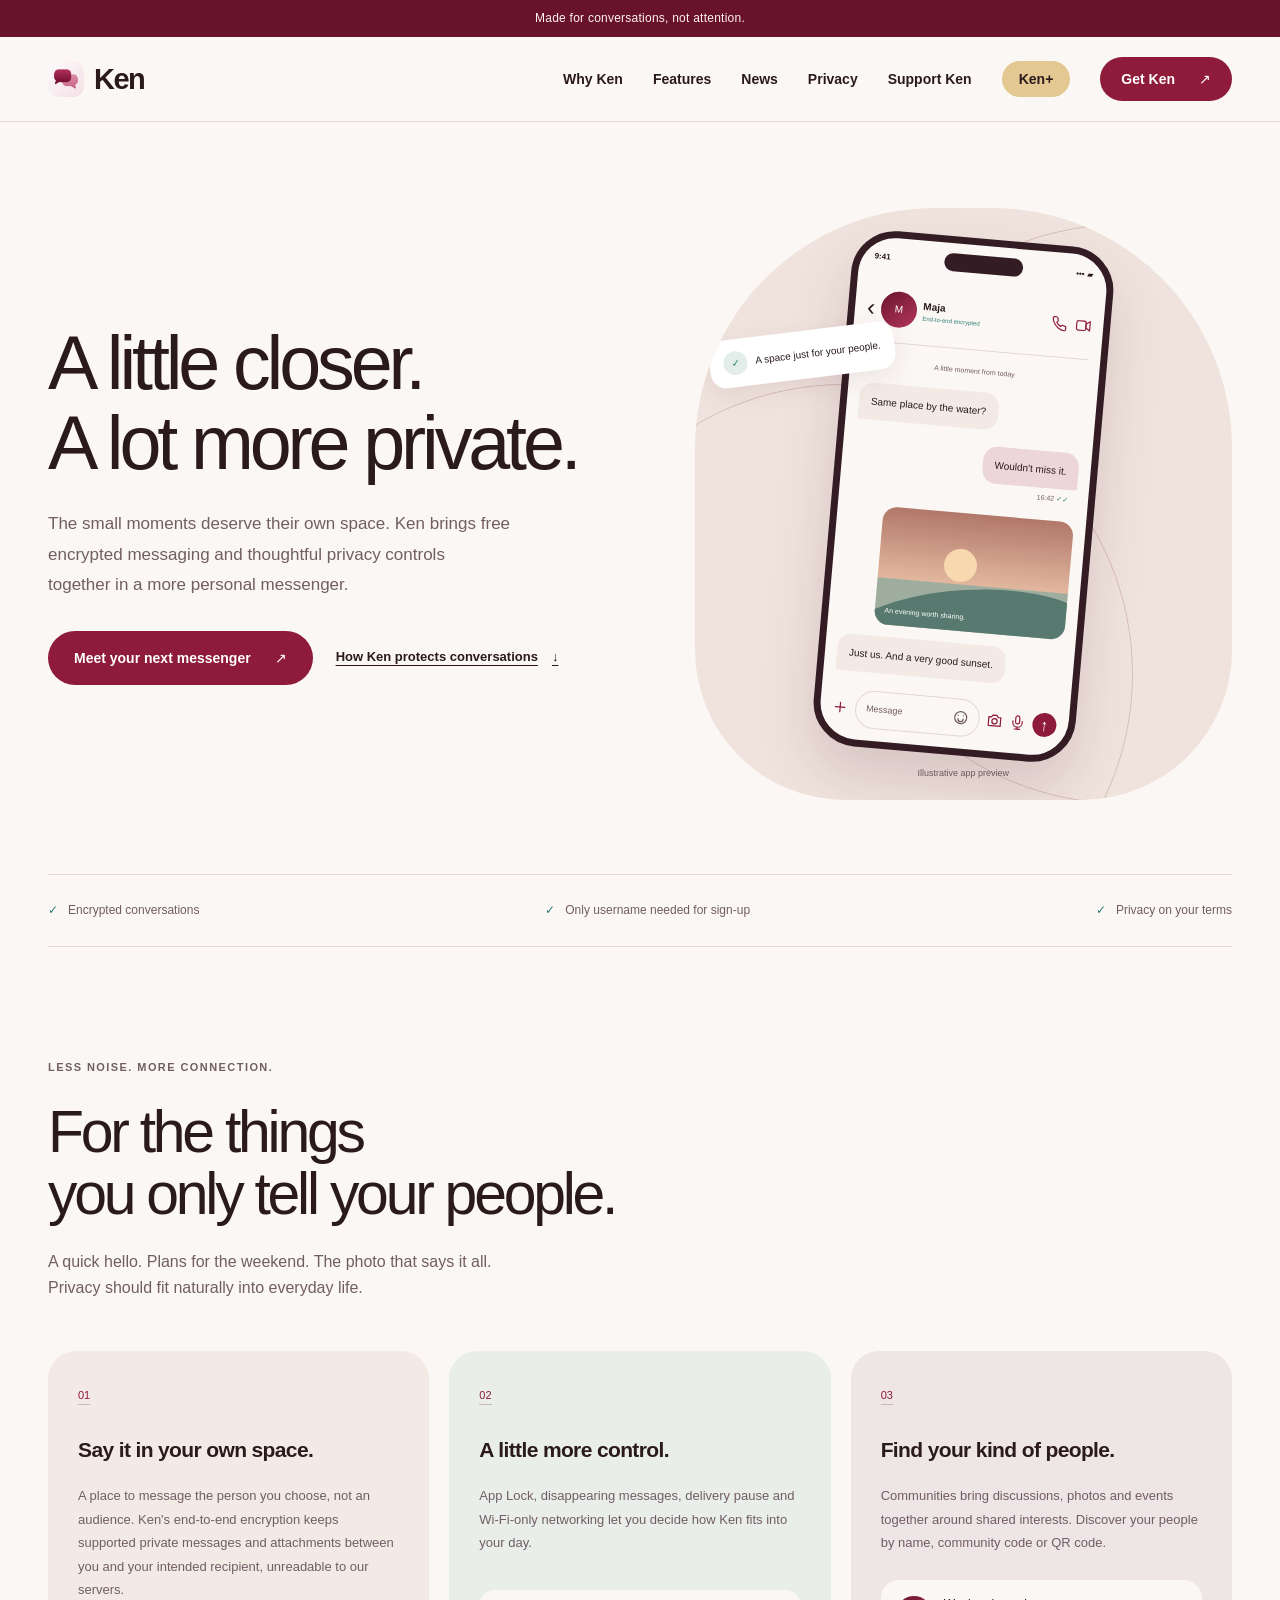
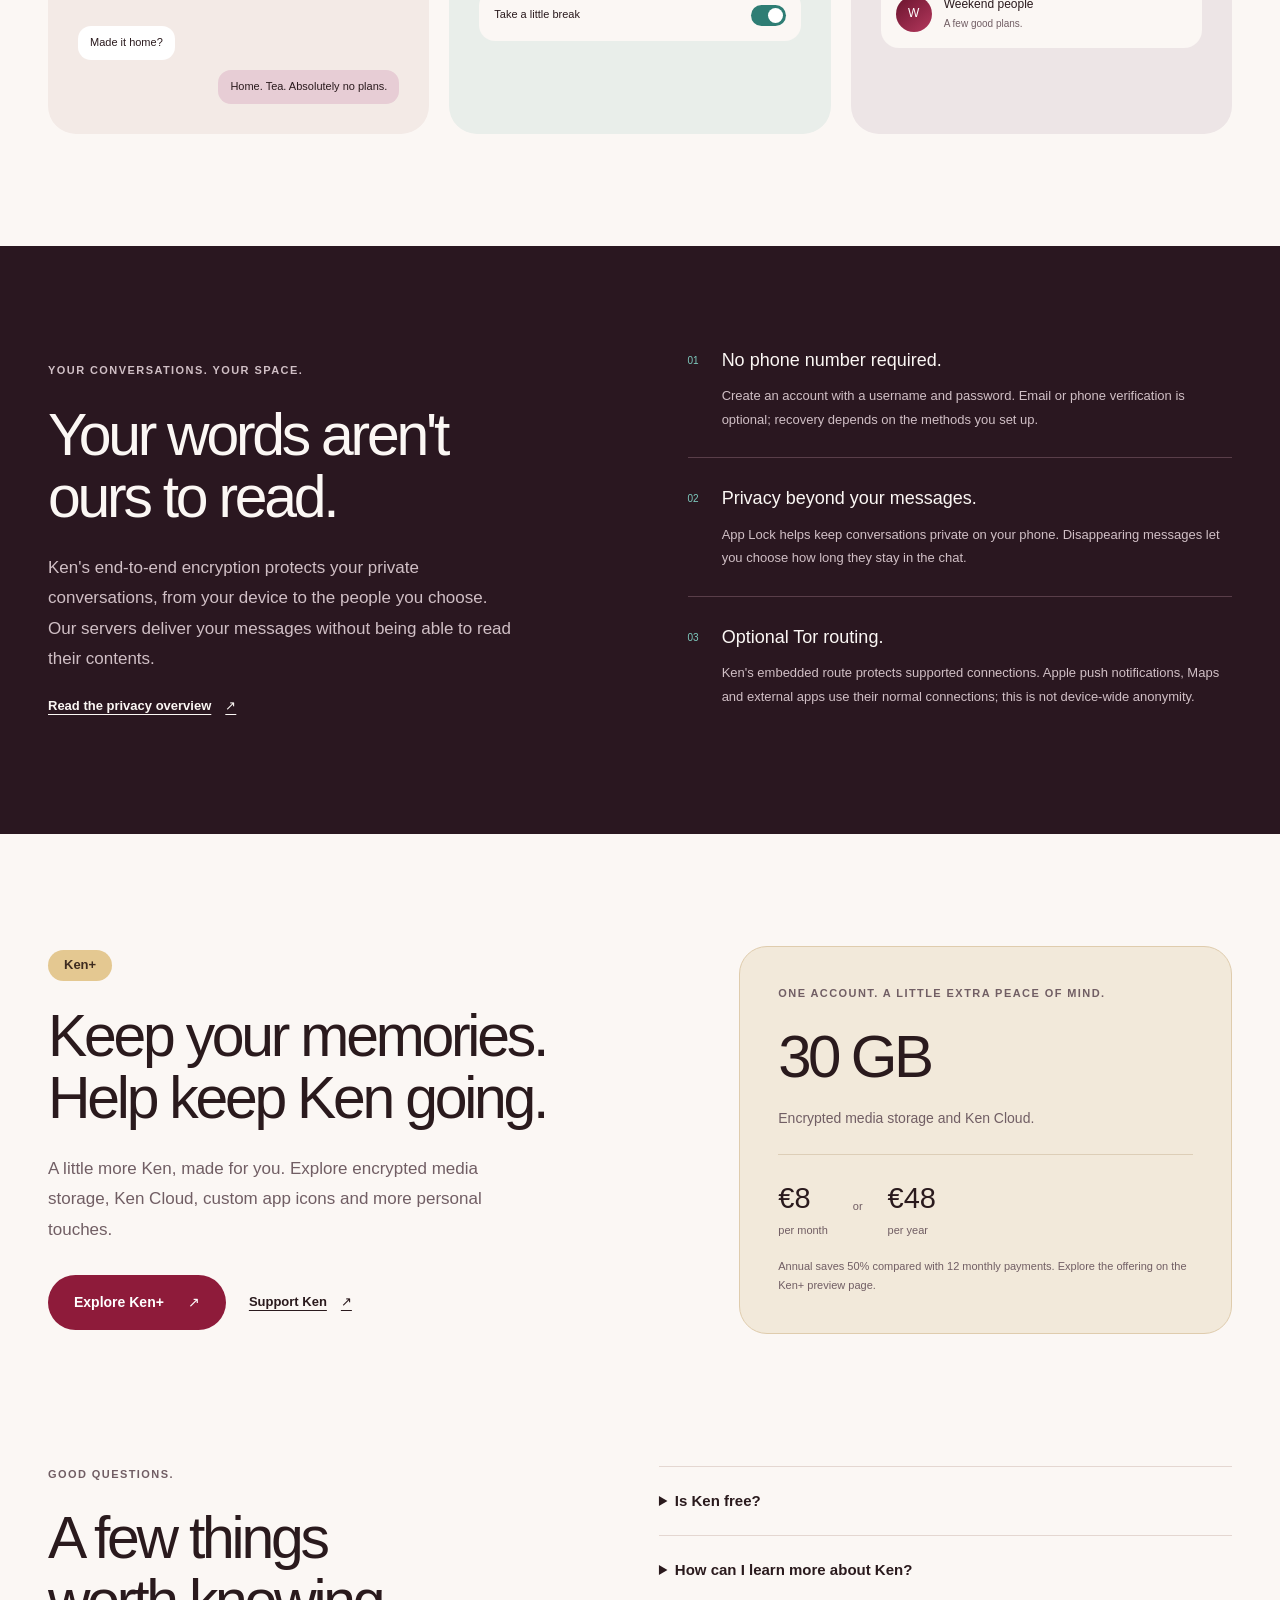
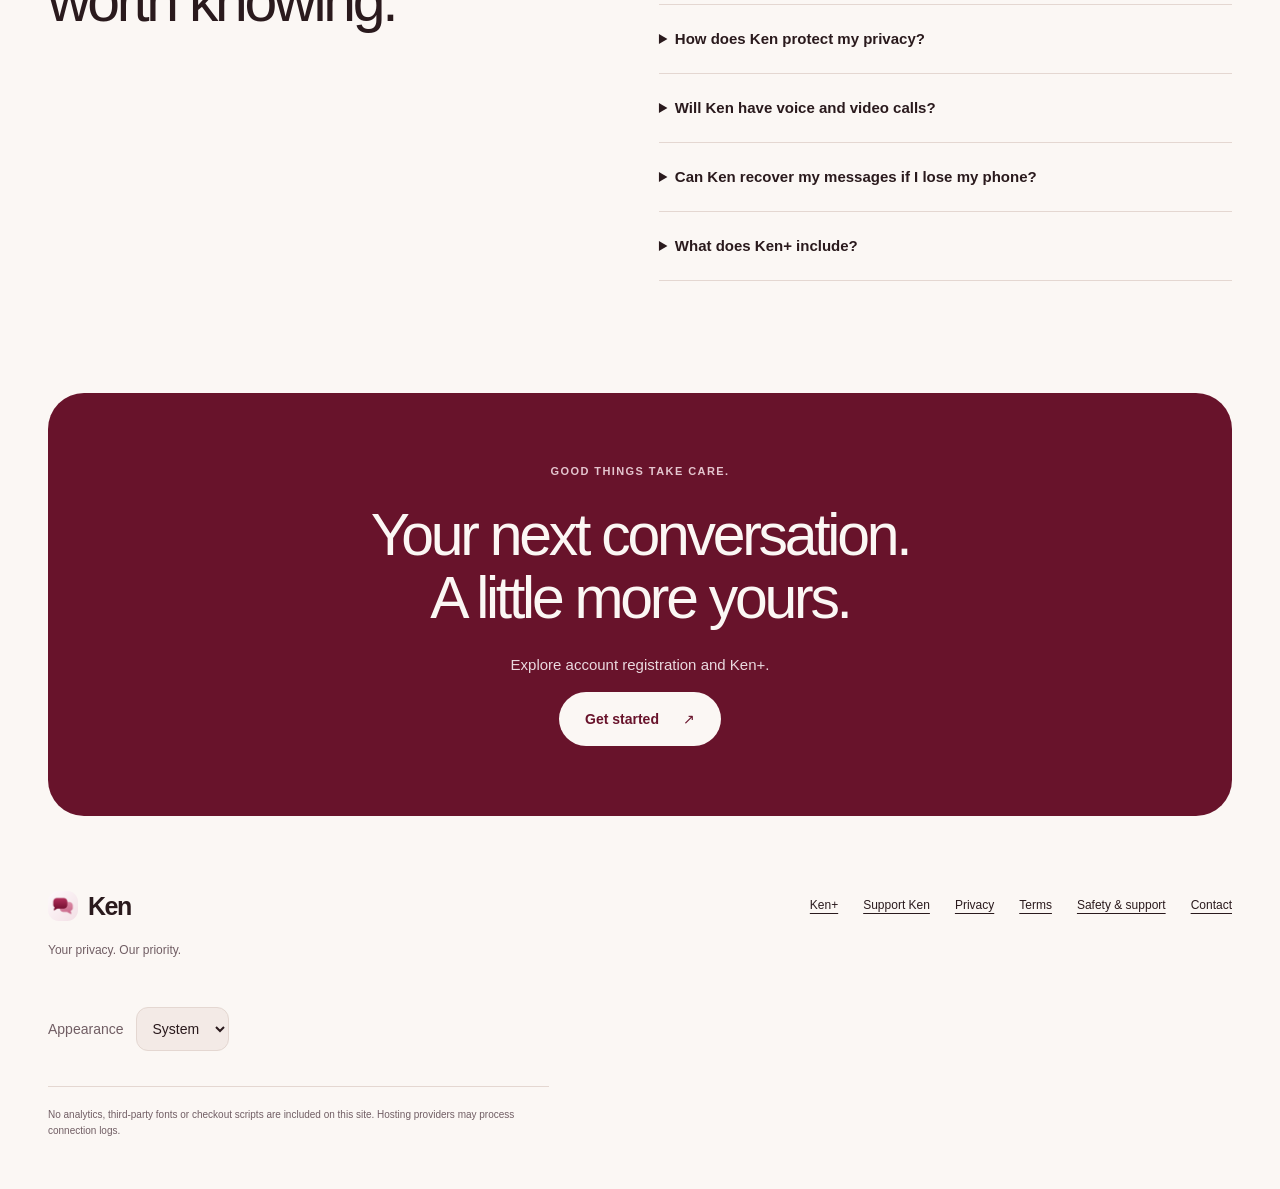
==== commit 7ba61aaf: "Remove repetitive availability notices from website Keep essential payment, legal and privacy disclo" ====
--- a/index.html
+++ b/index.html
@@ -8,8 +8,8 @@
   <meta name="theme-color" content="#8E1B3A">
   <title>Ken — A little closer. A lot more private.</title>
   <link rel="icon" href="ken-logo.png" type="image/png">
-  <link rel="stylesheet" href="styles.css?v=20261109">
-  <script src="site.js?v=20261109" defer></script>
+  <link rel="stylesheet" href="styles.css?v=20261110">
+  <script src="site.js?v=20261110" defer></script>
 </head>
 <body>
   <a class="skip" href="#main">Skip to content</a>
@@ -66,7 +66,7 @@
       <div class="privacy-points">
         <article><span aria-hidden="true">01</span><div><h3>No phone number required.</h3><p>Create an account with a username and password. Email or phone verification is optional; recovery depends on the methods you set up.</p></div></article>
         <article><span aria-hidden="true">02</span><div><h3>Privacy beyond your messages.</h3><p>App Lock helps keep conversations private on your phone. Disappearing messages let you choose how long they stay in the chat.</p></div></article>
-        <article><span aria-hidden="true">03</span><div><h3>Optional Tor routing.</h3><p>Ken's embedded Tor route is under device validation. It does not route Apple push notifications, Maps or external apps, and is not device-wide anonymity.</p></div></article>
+        <article><span aria-hidden="true">03</span><div><h3>Optional Tor routing.</h3><p>Ken's embedded route protects supported connections. Apple push notifications, Maps and external apps use their normal connections; this is not device-wide anonymity.</p></div></article>
       </div>
     </div></section>
     <section class="wrap section plus-section">
@@ -77,17 +77,15 @@
       <div class="section-heading"><p class="eyebrow">Good questions.</p><h2>A few things<br>worth knowing.</h2></div>
       <div class="faq-list">
         <details><summary>Is Ken free?</summary><p>Yes. Ken's messaging is free. Ken+ is an optional premium upgrade, not a requirement to chat.</p></details>
-        <details><summary>Can I download Ken now?</summary><p>Not yet. Ken is being prepared for an iOS TestFlight beta. Physical-device testing, Apple distribution, legal/operator readiness and other release checks are still in progress. There is no public launch date.</p></details>
-        <details><summary>Which platforms will Ken support?</summary><p>iOS and Android are in development. No public download is available yet, and no release dates have been announced.</p></details>
+        <details><summary>How can I learn more about Ken?</summary><p>Explore the <a href="features.html">features</a> and follow product updates on <a href="https://news.kenmessaging.app/">Ken News</a>.</p></details>
         <details><summary>How does Ken protect my privacy?</summary><p>Your conversations are yours. End-to-end encryption keeps supported private messages and attachments unreadable to our servers. For a clear explanation of account information, message delivery and optional services, read our <a href="legal.html#privacy">privacy overview</a>.</p></details>
         <details><summary>Will Ken have voice and video calls?</summary><p>Yes. Voice and video calling are part of Ken. Our <a href="features.html">feature list</a> covers the experience we are building.</p></details>
-        <details><summary>Does it work without the internet?</summary><p>Nearby discovery connects people around you. Offline Wi-Fi/Bluetooth messaging is also part of our feature vision, but isn't available in the current app.</p></details>
-        <details><summary>Can Ken recover my messages if I lose my phone?</summary><p>Account recovery does not recover lost device encryption keys or chat history. Keep your existing device and keys safe. Ken Cloud is not an available recovery service yet.</p></details>
+        <details><summary>Can Ken recover my messages if I lose my phone?</summary><p>Account recovery does not recover lost device encryption keys or chat history. Keep your existing device and keys safe.</p></details>
         <details><summary>What does Ken+ include?</summary><p>Explore 30 GB of encrypted media storage, Ken Cloud, custom icons and other personalization on the <a href="ken-plus.html">Ken+ page</a>. Messaging stays free.</p></details>
       </div>
     </section>
     <section class="wrap get-section" id="get-ken"><p class="eyebrow">Good things take care.</p><h2>Your next conversation.<br>A little more yours.</h2><p>Explore account registration and Ken+.</p><a class="button light" href="https://register.kenmessaging.app/">Get started <span aria-hidden="true">↗</span></a></section>
   </main>
-  <footer class="wrap footer"><div><a class="brand" href="./"><img src="ken-logo.png" width="30" height="30" alt="">Ken</a><p>Your privacy. Our priority.</p></div><nav aria-label="Footer"><a href="ken-plus.html">Ken+</a><a href="donate.html">Support Ken</a><a href="legal.html#privacy">Privacy</a><a href="legal.html#terms">Terms</a><a href="legal.html#safety">Safety & support</a><a href="mailto:Kenmessaging@proton.me">Contact</a></nav><label class="theme-choice">Appearance <select data-theme-choice><option value="system">System</option><option value="light">Light</option><option value="dark">Dark</option></select></label><p class="footer-note">Development preview. Legal notices are drafts; operator registration and public service address remain pending. No analytics, third-party fonts or checkout scripts are included in this preview. Hosting providers may process connection logs.</p></footer>
+  <footer class="wrap footer"><div><a class="brand" href="./"><img src="ken-logo.png" width="30" height="30" alt="">Ken</a><p>Your privacy. Our priority.</p></div><nav aria-label="Footer"><a href="ken-plus.html">Ken+</a><a href="donate.html">Support Ken</a><a href="legal.html#privacy">Privacy</a><a href="legal.html#terms">Terms</a><a href="legal.html#safety">Safety & support</a><a href="mailto:Kenmessaging@proton.me">Contact</a></nav><label class="theme-choice">Appearance <select data-theme-choice><option value="system">System</option><option value="light">Light</option><option value="dark">Dark</option></select></label><p class="footer-note">No analytics, third-party fonts or checkout scripts are included on this site. Hosting providers may process connection logs.</p></footer>
 </body>
 </html>
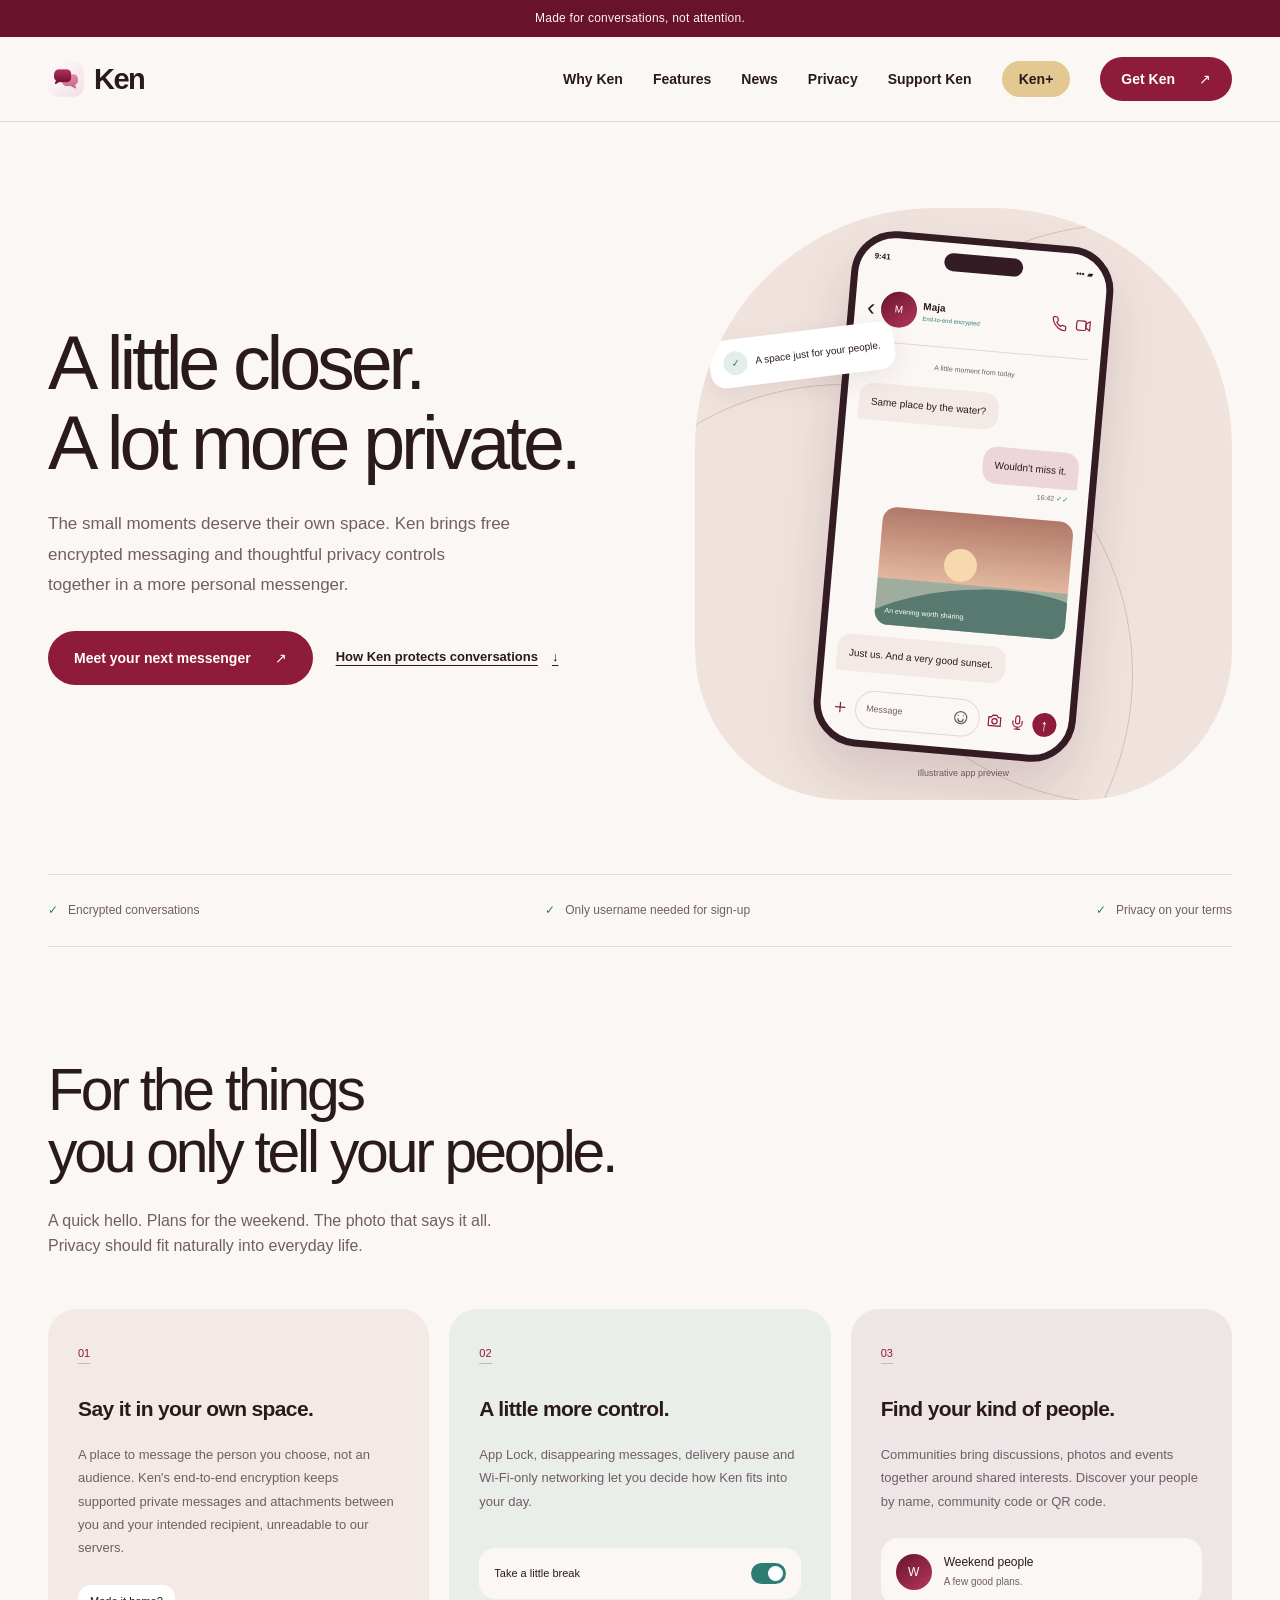
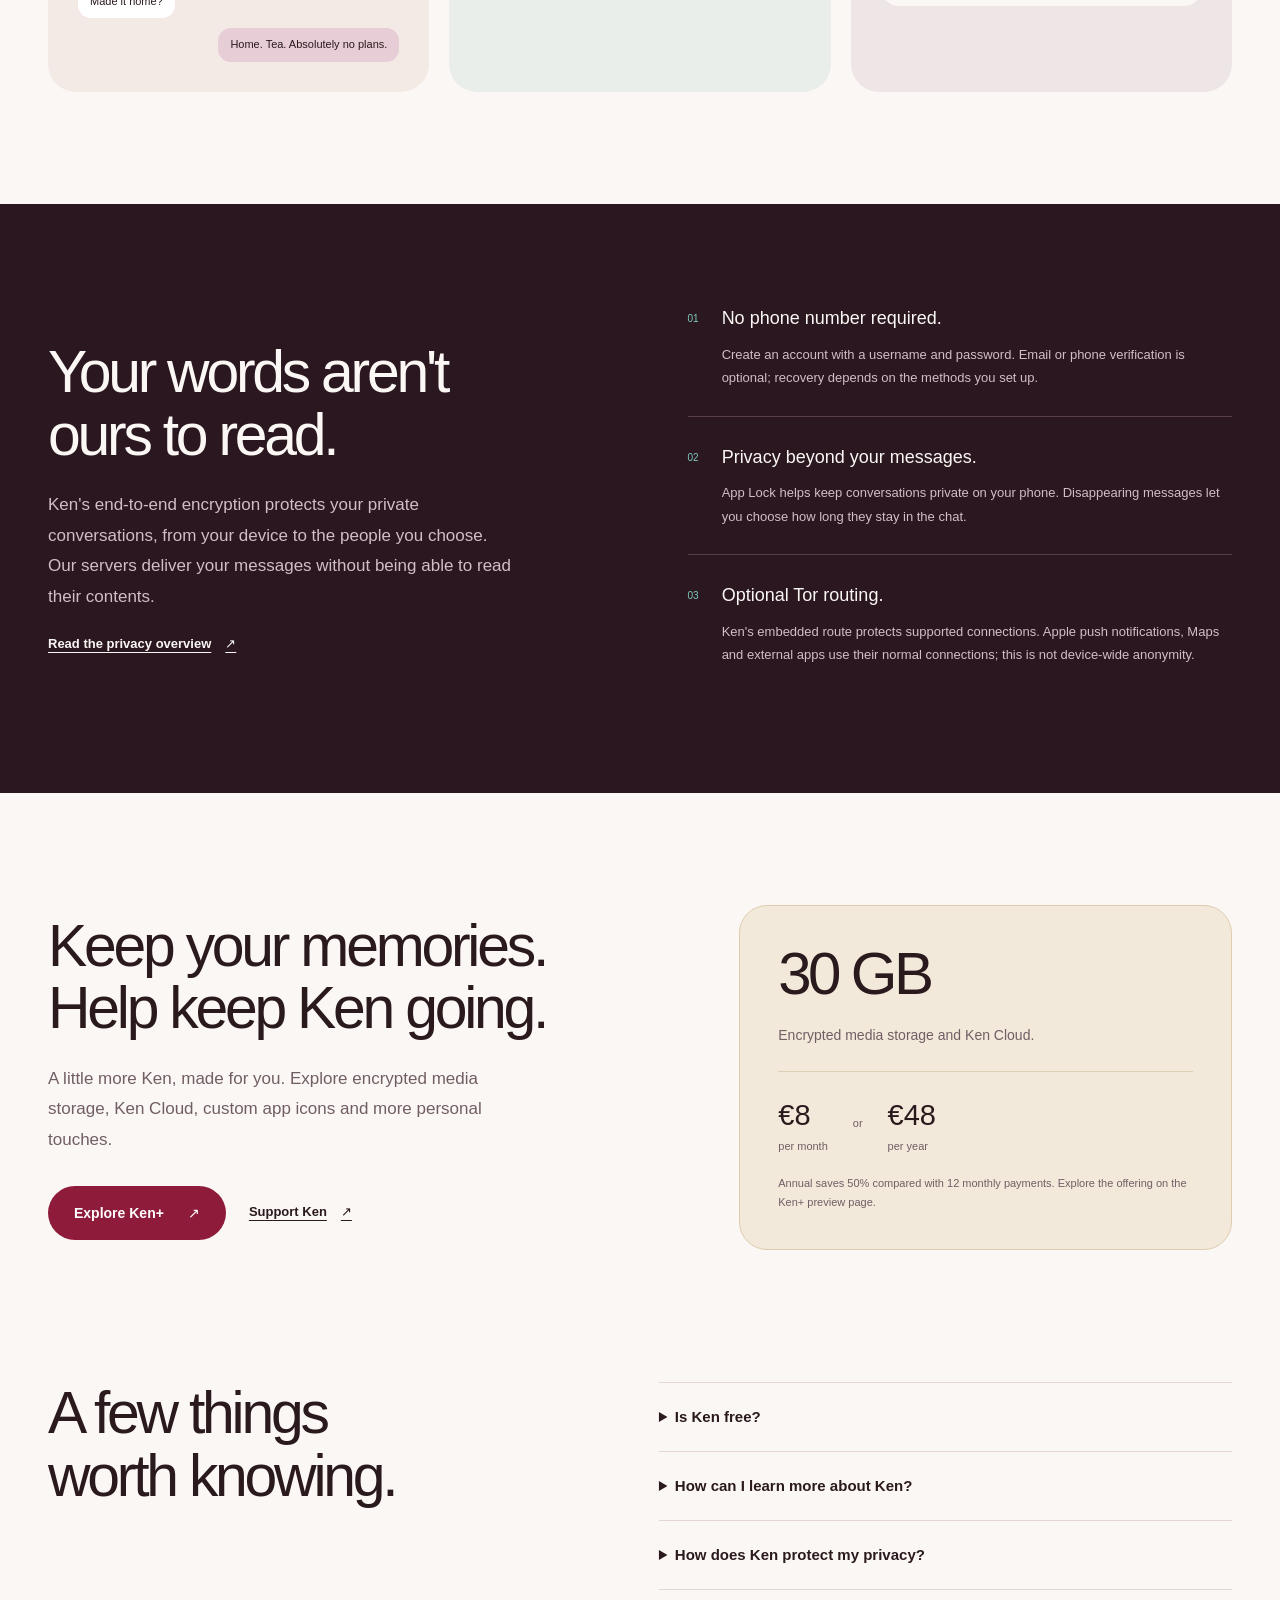
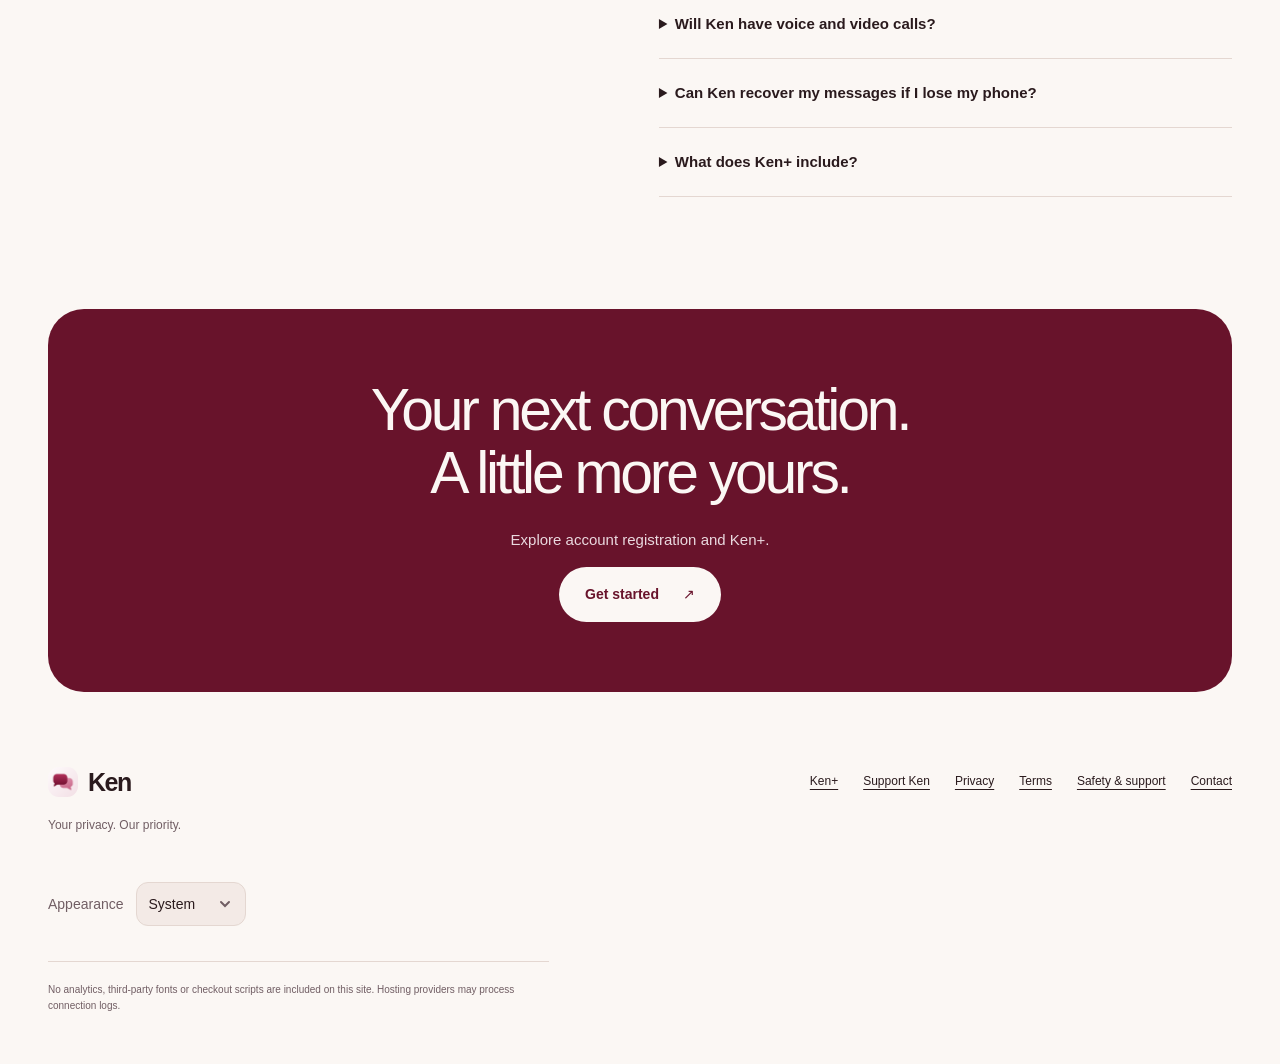
==== commit 0a9b3239: "Unify site layout and add public Solana donation activity Co-authored-by: Copilot <223556219+Copilot" ====
--- a/index.html
+++ b/index.html
@@ -8,23 +8,13 @@
   <meta name="theme-color" content="#8E1B3A">
   <title>Ken — A little closer. A lot more private.</title>
   <link rel="icon" href="ken-logo.png" type="image/png">
-  <link rel="stylesheet" href="styles.css?v=20261110">
-  <script src="site.js?v=20261110" defer></script>
+  <link rel="stylesheet" href="styles.css?v=20261111">
+  <script src="site.js?v=20261111" defer></script>
 </head>
 <body>
   <a class="skip" href="#main">Skip to content</a>
   <div class="announcement">Made for conversations, not attention.</div>
-  <header class="header">
-    <nav class="wrap navigation" aria-label="Main navigation">
-      <a class="brand" href="./" aria-label="Ken home"><img src="ken-logo.png" width="36" height="36" alt="">Ken</a>
-      <button class="menu-button" aria-expanded="false" aria-controls="nav-links">Menu</button>
-      <div class="nav-links" id="nav-links">
-        <a href="./#why-ken">Why Ken</a><a href="features.html">Features</a><a href="https://news.kenmessaging.app/">News</a><a href="./#privacy">Privacy</a><a href="donate.html">Support Ken</a>
-        <a class="plus-link" href="ken-plus.html" aria-label="Ken+">Ken<span aria-hidden="true">+</span></a>
-        <a class="button small" href="./#get-ken">Get Ken <span aria-hidden="true">↗</span></a>
-      </div>
-    </nav>
-  </header>
+  <header class="header"><nav class="wrap navigation" aria-label="Main navigation"><a class="brand" href="https://kenmessaging.app/" aria-label="Ken home"><img src="ken-logo.png" width="36" height="36" alt="">Ken</a><button class="menu-button" aria-expanded="false" aria-controls="nav-links">Menu</button><div class="nav-links" id="nav-links"><a href="https://kenmessaging.app/#why-ken">Why Ken</a><a href="https://kenmessaging.app/features.html">Features</a><a href="https://news.kenmessaging.app/">News</a><a href="https://kenmessaging.app/#privacy">Privacy</a><a href="https://kenmessaging.app/donate.html">Support Ken</a><a class="plus-link" href="https://kenmessaging.app/ken-plus.html" aria-label="Ken+">Ken<span aria-hidden="true">+</span></a><a class="button small" href="https://kenmessaging.app/#get-ken">Get Ken <span aria-hidden="true">↗</span></a></div></nav></header>
   <main id="main">
     <section class="wrap hero">
       <div class="hero-copy">
@@ -54,7 +44,7 @@
     </section>
     <div class="principles wrap" aria-label="Ken at a glance"><span>Encrypted conversations</span><span>Only username needed for sign-up</span><span>Privacy on your terms</span></div>
     <section class="wrap section" id="why-ken">
-      <div class="section-heading"><p class="eyebrow">Less noise. More connection.</p><h2>For the things<br>you only tell your people.</h2><p>A quick hello. Plans for the weekend. The photo that says it all. Privacy should fit naturally into everyday life.</p></div>
+      <div class="section-heading"><h2>For the things<br>you only tell your people.</h2><p>A quick hello. Plans for the weekend. The photo that says it all. Privacy should fit naturally into everyday life.</p></div>
       <div class="feature-grid">
         <article class="feature feature-chat"><span class="feature-icon" aria-hidden="true">01</span><h3>Say it in your own space.</h3><p>A place to message the person you choose, not an audience. Ken's end-to-end encryption keeps supported private messages and attachments between you and your intended recipient, unreadable to our servers.</p><div class="mini-bubbles" aria-hidden="true"><span>Made it home?</span><span>Home. Tea. Absolutely no plans.</span></div></article>
         <article class="feature feature-controls"><span class="feature-icon" aria-hidden="true">02</span><h3>A little more control.</h3><p>App Lock, disappearing messages, delivery pause and Wi-Fi-only networking let you decide how Ken fits into your day.</p><div class="control-demo" aria-hidden="true"><span>Take a little break</span><i class="toggle"></i></div></article>
@@ -62,7 +52,7 @@
       </div>
     </section>
     <section class="privacy-section" id="privacy"><div class="wrap privacy-grid">
-      <div><p class="eyebrow">Your conversations. Your space.</p><h2>Your words aren't<br>ours to read.</h2><p class="intro">Ken's end-to-end encryption protects your private conversations, from your device to the people you choose. Our servers deliver your messages without being able to read their contents.</p><a class="text-link" href="legal.html#privacy">Read the privacy overview <span aria-hidden="true">↗</span></a></div>
+      <div><h2>Your words aren't<br>ours to read.</h2><p class="intro">Ken's end-to-end encryption protects your private conversations, from your device to the people you choose. Our servers deliver your messages without being able to read their contents.</p><a class="text-link" href="legal.html#privacy">Read the privacy overview <span aria-hidden="true">↗</span></a></div>
       <div class="privacy-points">
         <article><span aria-hidden="true">01</span><div><h3>No phone number required.</h3><p>Create an account with a username and password. Email or phone verification is optional; recovery depends on the methods you set up.</p></div></article>
         <article><span aria-hidden="true">02</span><div><h3>Privacy beyond your messages.</h3><p>App Lock helps keep conversations private on your phone. Disappearing messages let you choose how long they stay in the chat.</p></div></article>
@@ -70,11 +60,11 @@
       </div>
     </div></section>
     <section class="wrap section plus-section">
-      <div><span class="plus-badge">Ken+</span><h2>Keep your memories.<br>Help keep Ken going.</h2><p class="intro">A little more Ken, made for you. Explore encrypted media storage, Ken Cloud, custom app icons and more personal touches.</p><div class="actions"><a class="button" href="ken-plus.html">Explore Ken+ <span aria-hidden="true">↗</span></a><a class="text-link" href="donate.html">Support Ken <span aria-hidden="true">↗</span></a></div></div>
-      <div class="plus-card"><p class="eyebrow">One account. A little extra peace of mind.</p><h3>30 GB</h3><p>Encrypted media storage and Ken Cloud.</p><div class="price-pair"><p><strong>€8</strong><span>per month</span></p><span>or</span><p><strong>€48</strong><span>per year</span></p></div><p class="caption">Annual saves 50% compared with 12 monthly payments. Explore the offering on the Ken+ preview page.</p></div>
+      <div><h2>Keep your memories.<br>Help keep Ken going.</h2><p class="intro">A little more Ken, made for you. Explore encrypted media storage, Ken Cloud, custom app icons and more personal touches.</p><div class="actions"><a class="button" href="ken-plus.html">Explore Ken+ <span aria-hidden="true">↗</span></a><a class="text-link" href="donate.html">Support Ken <span aria-hidden="true">↗</span></a></div></div>
+      <div class="plus-card"><h3>30 GB</h3><p>Encrypted media storage and Ken Cloud.</p><div class="price-pair"><p><strong>€8</strong><span>per month</span></p><span>or</span><p><strong>€48</strong><span>per year</span></p></div><p class="caption">Annual saves 50% compared with 12 monthly payments. Explore the offering on the Ken+ preview page.</p></div>
     </section>
     <section class="wrap section faq-section" id="questions">
-      <div class="section-heading"><p class="eyebrow">Good questions.</p><h2>A few things<br>worth knowing.</h2></div>
+      <div class="section-heading"><h2>A few things<br>worth knowing.</h2></div>
       <div class="faq-list">
         <details><summary>Is Ken free?</summary><p>Yes. Ken's messaging is free. Ken+ is an optional premium upgrade, not a requirement to chat.</p></details>
         <details><summary>How can I learn more about Ken?</summary><p>Explore the <a href="features.html">features</a> and follow product updates on <a href="https://news.kenmessaging.app/">Ken News</a>.</p></details>
@@ -84,7 +74,7 @@
         <details><summary>What does Ken+ include?</summary><p>Explore 30 GB of encrypted media storage, Ken Cloud, custom icons and other personalization on the <a href="ken-plus.html">Ken+ page</a>. Messaging stays free.</p></details>
       </div>
     </section>
-    <section class="wrap get-section" id="get-ken"><p class="eyebrow">Good things take care.</p><h2>Your next conversation.<br>A little more yours.</h2><p>Explore account registration and Ken+.</p><a class="button light" href="https://register.kenmessaging.app/">Get started <span aria-hidden="true">↗</span></a></section>
+    <section class="wrap get-section" id="get-ken"><h2>Your next conversation.<br>A little more yours.</h2><p>Explore account registration and Ken+.</p><a class="button light" href="https://register.kenmessaging.app/">Get started <span aria-hidden="true">↗</span></a></section>
   </main>
   <footer class="wrap footer"><div><a class="brand" href="./"><img src="ken-logo.png" width="30" height="30" alt="">Ken</a><p>Your privacy. Our priority.</p></div><nav aria-label="Footer"><a href="ken-plus.html">Ken+</a><a href="donate.html">Support Ken</a><a href="legal.html#privacy">Privacy</a><a href="legal.html#terms">Terms</a><a href="legal.html#safety">Safety & support</a><a href="mailto:Kenmessaging@proton.me">Contact</a></nav><label class="theme-choice">Appearance <select data-theme-choice><option value="system">System</option><option value="light">Light</option><option value="dark">Dark</option></select></label><p class="footer-note">No analytics, third-party fonts or checkout scripts are included on this site. Hosting providers may process connection logs.</p></footer>
 </body>
--- a/styles.css
+++ b/styles.css
@@ -53,7 +53,7 @@
 .field-label{display:block;font-weight:600;margin-bottom:10px}
 .estimate-card{padding:22px;border:1px solid var(--line);border-radius:20px;background:var(--surface)}
 .theme-choice{display:flex;align-items:center;gap:12px;color:var(--muted);font-size:14px}
-.theme-choice select{font:inherit;color:var(--ink);background:var(--surface);border:1px solid var(--line);border-radius:12px;min-height:44px;padding:8px 12px}
+.theme-choice select{appearance:none;font:inherit;color:var(--ink);background:var(--surface) url("data:image/svg+xml,%3Csvg xmlns='http://www.w3.org/2000/svg' width='12' height='8' viewBox='0 0 12 8'%3E%3Cpath d='m2 2 4 4 4-4' fill='none' stroke='%23715E64' stroke-width='2' stroke-linecap='round'/%3E%3C/svg%3E") no-repeat right 14px center;border:1px solid var(--line);border-radius:12px;min-height:44px;min-width:110px;padding:8px 38px 8px 12px}
 .sol-donation{display:grid;grid-template-columns:minmax(0,1fr);gap:24px;align-items:center;margin-top:24px}
 .sol-donation h2{font-size:clamp(36px,5vw,52px)}
 .wallet-address{display:block;overflow-wrap:anywhere;font-size:16px;padding:14px;border:1px solid var(--line);border-radius:14px;background:var(--bg);margin-bottom:16px;user-select:all}
@@ -63,6 +63,7 @@
 @media(max-width:760px){.sol-donation{grid-template-columns:minmax(0,1fr)}.wallet-qr{justify-self:center}}
 .estimate-amount{font-size:clamp(20px,4vw,27px);font-weight:600;overflow-wrap:anywhere}
 .checkout-form section{min-width:0}
+.checkout-form #donation-name{display:block;width:100%;min-height:48px;padding:12px;border:1px solid var(--line);border-radius:14px;background:var(--bg);color:var(--ink);font:inherit}
 #recipient-username,#custom-amount{box-sizing:border-box;min-width:0;font-size:16px}
 #recipient-username::placeholder{color:#808080;opacity:1}
 #recipient-username,#custom-amount,#prepaid-months{display:block;width:100%;max-width:100%;min-height:48px;border:1px solid var(--line);border-radius:14px;padding:12px;background:var(--bg);color:var(--ink);font:inherit;margin-bottom:12px}
@@ -94,3 +95,9 @@
 }
 *{box-sizing:border-box}html{scroll-behavior:smooth;scroll-padding-top:100px}body{margin:0;background:var(--bg);color:var(--ink);font-size:16px;line-height:1.6;-webkit-font-smoothing:antialiased}a{color:inherit;text-underline-offset:4px}button,input{font:inherit}button,a,input,summary{touch-action:manipulation}button{cursor:pointer}img{max-width:100%}::selection{background:var(--gold);color:var(--ink)}:focus-visible{outline:3px solid var(--teal);outline-offset:5px}[hidden]{display:none!important}.wrap{width:min(1200px,calc(100% - 96px));margin-inline:auto}.skip{position:fixed;top:-100px;left:16px;background:var(--bg);padding:12px;z-index:100}.skip:focus{top:12px}.announcement{background:var(--wine-dark);color:#FFF3EF;text-align:center;padding:9px 20px;font-size:12px;letter-spacing:.02em}.announcement span{opacity:.8;margin-left:10px}.header{position:sticky;top:0;z-index:20;background:rgba(251,247,244,.96);border-bottom:1px solid var(--line);backdrop-filter:blur(16px)}.navigation{display:flex;align-items:center;justify-content:space-between;min-height:84px;gap:24px}.brand{display:inline-flex;align-items:center;gap:10px;font-size:29px;font-weight:700;letter-spacing:-1.5px;text-decoration:none}.brand img{border-radius:11px}.nav-links{display:flex;align-items:center;gap:30px;font-size:14px;font-weight:550}.nav-links>a:not(.button){text-decoration:none}.nav-links>a:hover{color:var(--wine)}.plus-link{background:var(--gold);color:var(--ink);padding:7px 17px;border-radius:30px;font-weight:750}.button{display:inline-flex;align-items:center;justify-content:center;gap:24px;background:var(--wine);color:#fff;border:1px solid transparent;border-radius:100px;padding:15px 25px;font-size:14px;font-weight:600;text-decoration:none;transition:background .15s,transform .15s;min-height:48px}.button:hover{background:var(--wine-dark);transform:translateY(-2px);color:#fff!important}.button.small{padding:10px 20px;min-height:44px}.button.light{background:var(--bg);color:var(--wine-dark)}.button.light:hover{background:#EADBD4;color:var(--wine-dark)!important}.button:disabled{opacity:.6;cursor:not-allowed;transform:none}.menu-button{display:none;background:none;border:1px solid var(--line);border-radius:30px;padding:9px 16px}.hero{display:grid;grid-template-columns:1.12fr 1fr;align-items:center;gap:45px;padding-block:86px 74px}.eyebrow{font-size:11px;text-transform:uppercase;letter-spacing:.13em;font-weight:650;margin:0 0 24px;color:var(--muted)}.status-dot{display:inline-block;width:7px;height:7px;background:var(--teal);border-radius:50%;margin-right:7px}h1,h2,h3,p{margin-top:0}h1,h2{font-weight:500;letter-spacing:-.055em;line-height:1.06}h1{font-size:clamp(48px,5.9vw,80px);margin-bottom:26px}h1 em,h2 em{font-family:Georgia,"Times New Roman",serif;font-weight:400;color:var(--wine)}.intro{color:var(--muted);font-size:17px;line-height:1.8;max-width:49ch}.actions{display:flex;align-items:center;gap:23px;flex-wrap:wrap;margin-top:30px}.text-link{font-size:13px;font-weight:600;display:inline-flex;align-items:center;gap:14px}.caption{font-size:11px;line-height:1.7;color:var(--muted);margin:18px 0 0}.hero-art{position:relative;display:grid;place-items:center;min-height:590px;background:#F0E3DD;border-radius:240px 240px 150px 150px;overflow:hidden}.art-orbit{position:absolute;border:1px solid #D7BFB6;border-radius:50%;width:580px;height:580px}.orbit-one{transform:translate(160px,10px)}.orbit-two{transform:translate(-120px,170px)}.phone{background:var(--bg);border:7px solid #331C24;border-radius:44px;width:263px;min-height:509px;position:relative;padding:14px 12px 12px;box-shadow:0 28px 55px #4A1A3026;transform:rotate(5deg);z-index:2;margin:30px 0 45px}.phone-island{background:#331C24;border-radius:20px;position:absolute;top:10px;left:85px;width:79px;height:18px}.phone-status{display:flex;justify-content:space-between;font-size:8px;font-weight:750;margin:0 3px 25px}.chat-header{display:flex;align-items:center;gap:8px;font-size:10px;padding-bottom:14px;border-bottom:1px solid var(--line)}.chat-header>span:first-child{font-size:24px}.avatar{display:grid;place-items:center;background:linear-gradient(140deg,#69132D,#B4385D);color:#fff;border-radius:50%;width:36px;height:36px;flex-shrink:0}.chat-header small{display:block;color:var(--teal);font-size:7px}.chat-more{margin-left:auto;font-size:20px}.chat-date{font-size:7px;color:var(--muted);text-align:center;margin:15px 0}.bubble{font-size:10px;line-height:1.5;padding:11px 12px;border-radius:14px;width:fit-content;max-width:91%;margin-bottom:12px}.incoming{background:var(--surface);border-bottom-left-radius:3px}.outgoing{background:#ECD6DC;margin-left:auto;border-bottom-right-radius:3px}.bubble small{display:block;text-align:right;font-size:6px;margin-top:5px;color:var(--muted)}.bubble small span{color:var(--teal)}.chat-photo{width:85%;height:118px;margin:0 0 12px auto;border-radius:14px;position:relative;overflow:hidden;background:linear-gradient(#B17869,#E2B79E 60%,#9FAD9F 61%)}.sun{width:33px;height:33px;border-radius:50%;background:#F8D8AF;position:absolute;top:36px;left:65px}.water{position:absolute;width:250px;height:90px;bottom:-48px;left:-30px;border-radius:50%;background:#58796F;transform:rotate(-8deg)}.chat-photo span{position:absolute;bottom:8px;left:10px;color:#fff;font-size:7px}.phone-compose{margin-top:20px;border:1px solid var(--line);border-radius:24px;display:flex;align-items:center;justify-content:space-between;padding:5px 5px 5px 12px;color:var(--muted);font-size:9px}.send-icon{background:var(--wine);color:white;width:24px;height:24px;border-radius:50%;display:grid;place-items:center;font-size:16px}.floating-note{position:absolute;top:123px;left:14px;z-index:3;box-shadow:0 8px 26px #4A1A3015;background:#fff;border-radius:16px;padding:12px 14px;transform:rotate(-7deg);font-size:10px;display:flex;align-items:center;gap:8px}.lock-icon{color:var(--teal);background:#E3EEEA;border-radius:50%;padding:4px 8px}.illustration-label{font-size:9px;color:var(--muted);position:absolute;bottom:10px}.principles{display:flex;justify-content:space-between;gap:20px;padding:26px 0;border-top:1px solid var(--line);border-bottom:1px solid var(--line);font-size:12px;color:var(--muted)}.principles span::before{content:"✓";color:var(--teal);margin-right:10px}.section{padding-block:112px}.section-heading{max-width:690px;margin-bottom:50px}h2{font-size:clamp(36px,4.6vw,59px);margin-bottom:24px}.section-heading>p:last-child{max-width:52ch;color:var(--muted)}.feature-grid{display:grid;grid-template-columns:repeat(3,1fr);gap:20px}.feature{border-radius:var(--radius);background:var(--surface);padding:30px;overflow:hidden;min-height:350px}.feature-icon{color:var(--wine);font-size:11px;border-bottom:1px solid #CEB5BB;display:inline-block;margin-bottom:32px}.feature h3{font-size:21px;font-weight:550;letter-spacing:-.03em;line-height:1.25}.feature p{font-size:13px;color:var(--muted);line-height:1.8}.feature-controls{background:#E9EEEA}.feature-community{background:#EDE5E6}.mini-bubbles{margin-top:25px;display:grid;gap:10px;font-size:11px}.mini-bubbles span{padding:8px 12px;background:#fff;border-radius:13px;width:fit-content}.mini-bubbles span:last-child{background:#E7CDD5;margin-left:auto}.control-demo{padding:15px;background:#FBF7F4;border-radius:16px;display:flex;align-items:center;justify-content:space-between;font-size:11px;margin-top:35px;gap:12px}.toggle{display:inline-block;width:35px;height:21px;background:var(--teal);border-radius:20px;position:relative}.toggle::after{content:"";position:absolute;width:15px;height:15px;border-radius:50%;background:#fff;right:3px;top:3px}.community-demo{display:flex;gap:12px;align-items:center;font-size:12px;background:#FBF7F4;padding:15px;border-radius:18px;margin-top:25px}.community-demo small{font-size:10px;color:var(--muted)}.privacy-section{background:#2A1720;color:var(--bg);padding-block:100px}.privacy-grid{display:grid;grid-template-columns:1fr 1fr;gap:95px;align-items:center}.privacy-section .eyebrow,.privacy-section .intro{color:#D0BFC5}.privacy-section h2 em{color:#EA9CAE}.privacy-points article{display:flex;gap:23px;padding:26px 0;border-bottom:1px solid #593E49}.privacy-points article:first-child{padding-top:0}.privacy-points article:last-child{border:0}.privacy-points article>span{font-size:10px;color:#7ECABE;line-height:30px}.privacy-points h3{font-size:18px;font-weight:500;margin-bottom:10px}.privacy-points p{font-size:13px;color:#D0BFC5;margin:0;line-height:1.8}.plus-section{display:grid;grid-template-columns:1.2fr 1fr;gap:100px;align-items:center}.plus-badge{display:inline-block;background:var(--gold);border-radius:30px;color:#3E2C20;font-size:13px;font-weight:700;padding:5px 16px;margin-bottom:24px}.plus-card{background:#F2E9DA;border:1px solid #DFCCAD;border-radius:var(--radius);padding:38px}.plus-card h3{font-size:60px;font-weight:500;letter-spacing:-.06em;line-height:1;margin-bottom:20px}.plus-card>p:not(.eyebrow):not(.caption){font-size:14px;color:var(--muted)}.price-pair{display:flex;align-items:center;gap:25px;padding-top:20px;border-top:1px solid #DDCEB7;margin-top:25px}.price-pair p{margin:0}.price-pair strong{font-size:29px;font-weight:500}.price-pair span{display:block;font-size:11px;color:var(--muted)}.faq-section{padding-top:20px;display:grid;grid-template-columns:1fr 1.1fr;gap:90px}.faq-list{border-top:1px solid var(--line)}details{border-bottom:1px solid var(--line);padding:22px 0}summary{cursor:pointer;font-size:15px;font-weight:550;padding-right:25px}details p{font-size:13px;color:var(--muted);margin:16px 0 0;line-height:1.8}.get-section{background:var(--wine-dark);color:var(--bg);border-radius:36px;padding:70px 30px;text-align:center;margin-bottom:70px}.get-section h2 em{color:#E9A3B4}.get-section .eyebrow,.get-section .caption{color:#E4C5CE}.get-section>p:not(.eyebrow):not(.caption){font-size:15px;color:#EAD9DF}.footer{display:grid;grid-template-columns:1fr 1.5fr;gap:35px;padding-bottom:40px}.footer .brand{font-size:25px}.footer>div>p{font-size:12px;color:var(--muted);margin-top:12px}.footer nav{display:flex;gap:25px;align-items:flex-start;justify-content:flex-end;flex-wrap:wrap;font-size:12px;padding-top:10px}.footer-note{grid-column:1/-1;font-size:10px;color:var(--muted);max-width:90ch;border-top:1px solid var(--line);padding-top:20px}.payment-hero{max-width:780px;padding-block:65px 35px}.payment-hero h1{font-size:64px}.checkout-grid{display:grid;grid-template-columns:1.3fr 1fr;gap:65px;align-items:start;padding-bottom:80px}.checkout-form{display:grid;gap:30px}.checkout-form fieldset{margin:0;padding:0;border:0;min-width:0}.checkout-form legend{font-size:20px;font-weight:550;margin-bottom:12px}.hint{font-size:13px;color:var(--muted)}.plans{display:grid;grid-template-columns:1fr 1fr;gap:12px}.option{display:block;position:relative}.option input{position:absolute;left:18px;top:21px;accent-color:var(--wine);width:16px;height:16px}.option-content{display:block;border:1px solid var(--line);border-radius:18px;padding:18px 18px 18px 45px;height:100%}.option input:checked+.option-content{border-color:var(--wine);background:#F2E4E8;box-shadow:inset 0 0 0 1px var(--wine)}.option input:focus-visible+.option-content{outline:3px solid var(--teal);outline-offset:3px}.option-content strong{display:block;font-weight:550}.option-price{display:block;font-size:29px;margin-top:8px}.option-content small{display:block;font-size:11px;color:var(--muted)}.payment-methods{display:grid;gap:10px}.order-card{background:var(--surface);border:1px solid var(--line);border-radius:24px;padding:28px;position:sticky;top:110px}.order-card h2{font-size:29px;letter-spacing:-.03em}.order-card dl{margin:0}.order-card dl>div{display:flex;justify-content:space-between;gap:20px;padding:13px 0;border-bottom:1px solid var(--line);font-size:13px}.order-card dt{color:var(--muted)}.order-card dd{margin:0;text-align:right}.order-card .total{font-size:20px}.order-card .button{width:100%;margin-top:20px}.notice{padding:18px;border:1px solid var(--line);background:var(--surface);border-radius:16px;font-size:13px}.notice strong{color:var(--wine)}.legal{max-width:780px;padding-block:60px}.legal h1{font-size:56px}.legal h2{font-size:32px;letter-spacing:-.03em}.legal h3{font-size:18px}.legal section{padding-block:30px;border-bottom:1px solid var(--line)}.legal p,.legal li{font-size:14px;color:var(--muted);line-height:1.9}.legal .notice{color:var(--ink)}.legal-nav{display:flex;gap:20px;flex-wrap:wrap;font-size:13px;margin:25px 0}.save-note{color:var(--teal);font-size:13px}.account-example{border:1px dashed var(--line);border-radius:14px;padding:16px;font-size:13px;color:var(--muted)}
 @media(min-width:1500px){.hero{padding-block:105px}}@media(max-width:1050px){.wrap{width:calc(100% - 56px)}.hero{gap:20px}.hero-art{min-height:550px}.floating-note{left:5px;font-size:9px}.nav-links{gap:20px}.privacy-grid,.plus-section{gap:50px}.feature{padding:24px}.faq-section{gap:45px}}@media(max-width:760px){.wrap{width:calc(100% - 40px)}.announcement{font-size:10px}.announcement span{display:block;margin:0}.navigation{min-height:70px;flex-wrap:wrap;padding-block:12px;gap:12px}.brand{font-size:26px}.nav-links{gap:14px;font-size:12px;width:100%;padding-bottom:8px;flex-wrap:wrap}.nav-links .button{margin-left:auto;padding:8px 13px}.menu-button{display:block}.js .nav-links{display:none}.js .nav-links.is-open{display:flex}.hero{grid-template-columns:1fr;padding-block:42px;gap:36px}.hero-copy{max-width:560px}.eyebrow{font-size:9px;margin-bottom:20px}h1{font-size:clamp(44px,9vw,65px)}.intro{font-size:15px}.actions{gap:18px}.hero-art{min-height:535px;max-width:440px;width:100%;justify-self:center;border-radius:200px 200px 100px 100px}.floating-note{left:15px;top:122px}.phone{margin-bottom:32px}.principles{gap:12px;flex-wrap:wrap;justify-content:flex-start;font-size:10px}.section{padding-block:65px}.section-heading{margin-bottom:30px}.feature-grid,.privacy-grid,.plus-section,.faq-section,.checkout-grid{grid-template-columns:1fr;gap:24px}.feature{min-height:0;padding:28px}.feature-icon{margin-bottom:25px}.privacy-section{padding-block:60px}.privacy-grid{gap:35px}.plus-section{gap:35px}.plus-card{padding:28px}.faq-section{padding-top:0}.faq-section .section-heading{margin-bottom:0}.get-section{padding:50px 20px;margin-bottom:45px;border-radius:25px}.footer{grid-template-columns:1fr;gap:20px}.footer nav{justify-content:flex-start;gap:18px}.footer-note{margin-top:0}.payment-hero{padding-block:45px 20px}.payment-hero h1{font-size:52px}.checkout-grid{padding-bottom:55px;gap:30px}.order-card{position:static}.legal h1{font-size:42px}.legal{padding-top:40px}}@media(prefers-reduced-motion:reduce){html{scroll-behavior:auto}*,*::before,*::after{transition:none!important;animation:none!important}}
+.donation-lists { display: grid; grid-template-columns: repeat(auto-fit, minmax(min(100%, 300px), 1fr)); gap: 32px; }
+.donation-lists ol { padding-left: 24px; }
+.donation-lists li { padding: 12px 0; border-bottom: 1px solid var(--line); overflow-wrap: anywhere; }
+.donation-lists li > * { display: block; }
+.donation-lists li a { font-size: .85rem; }
+#donation-activity { margin: 56px 0; }
